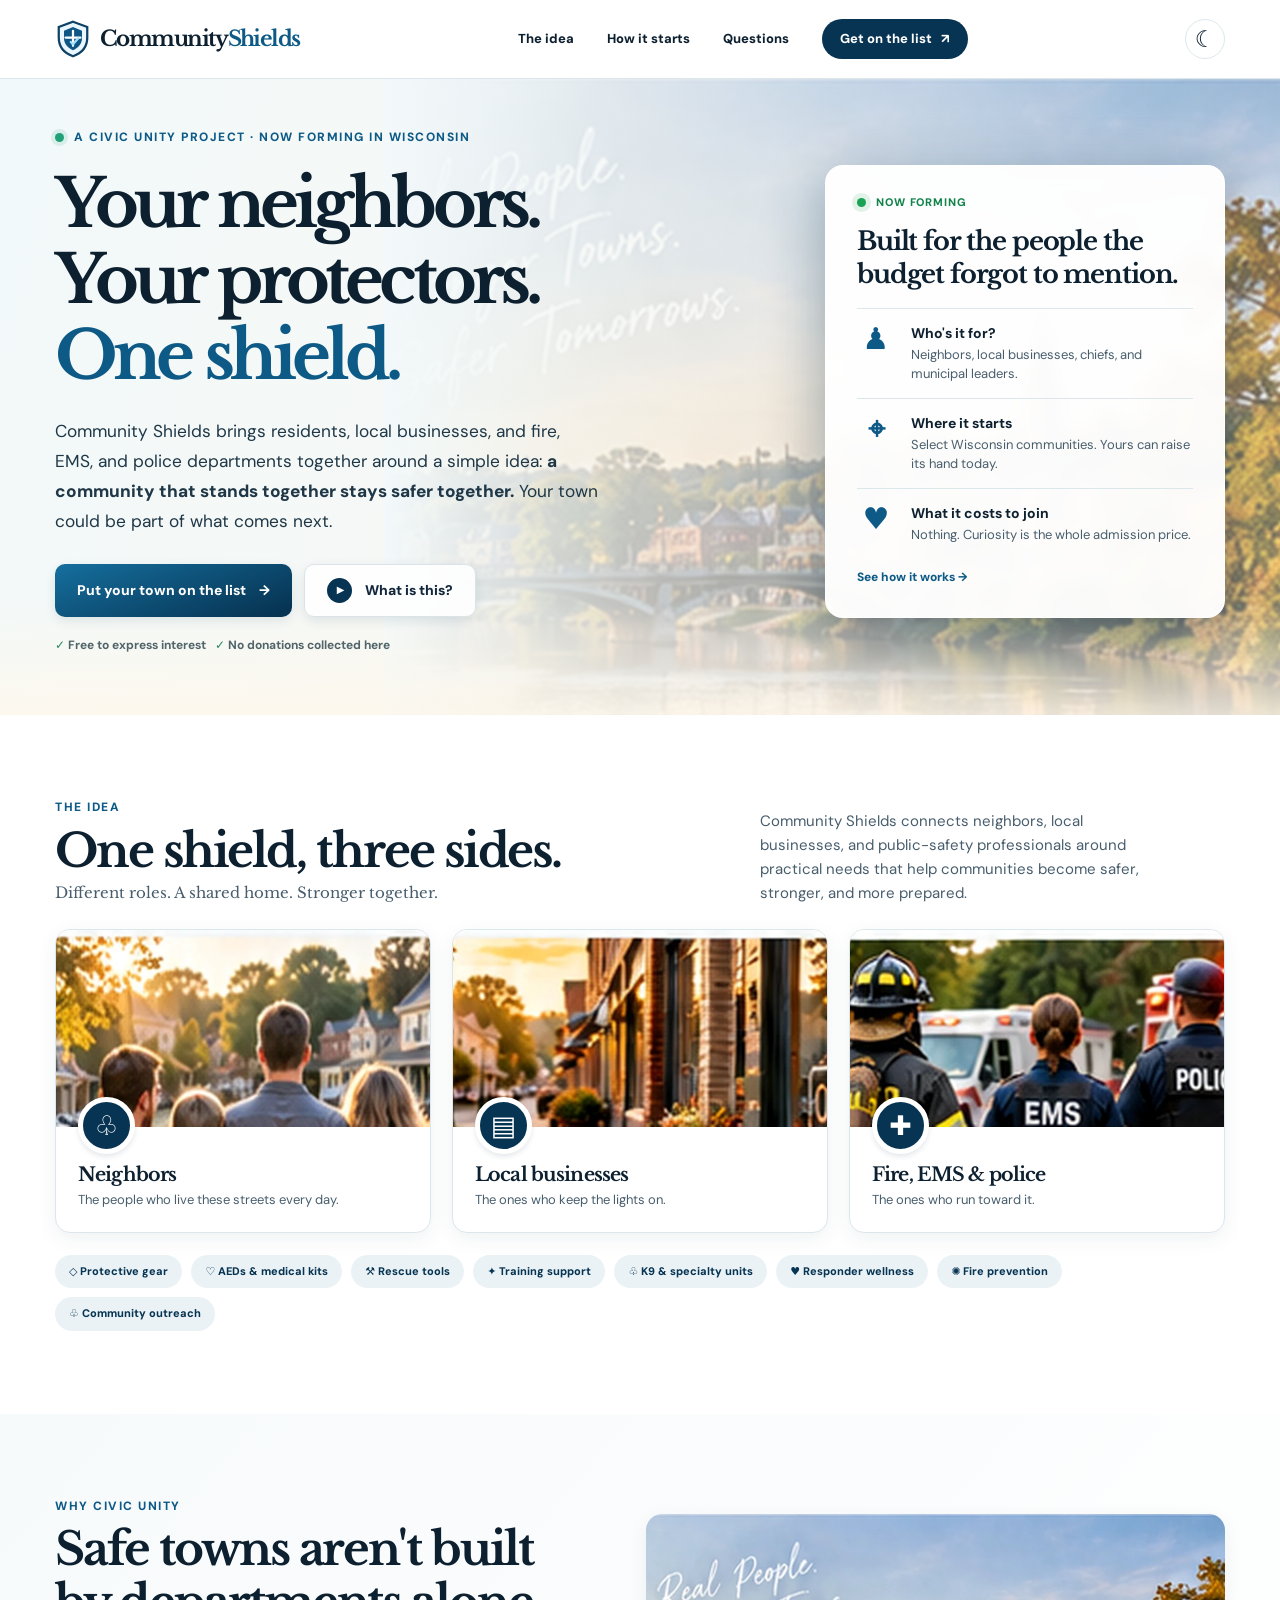
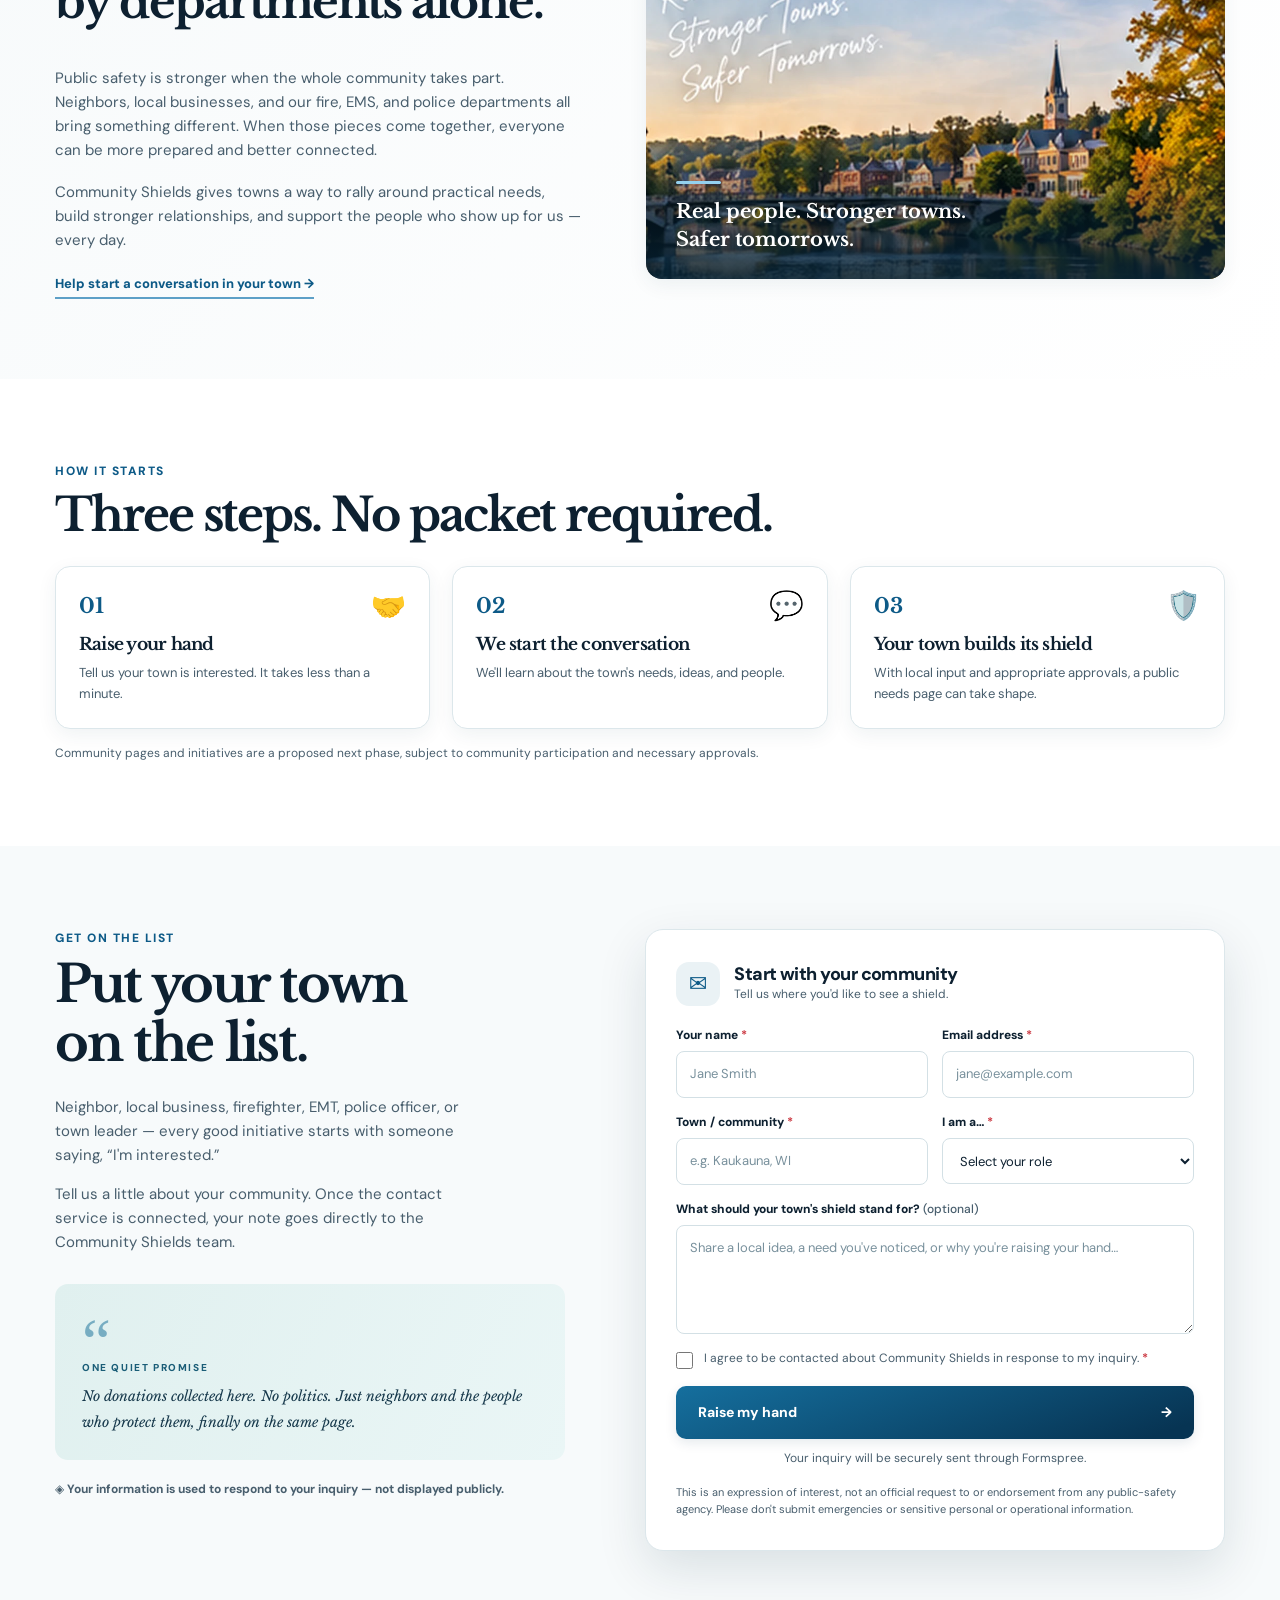
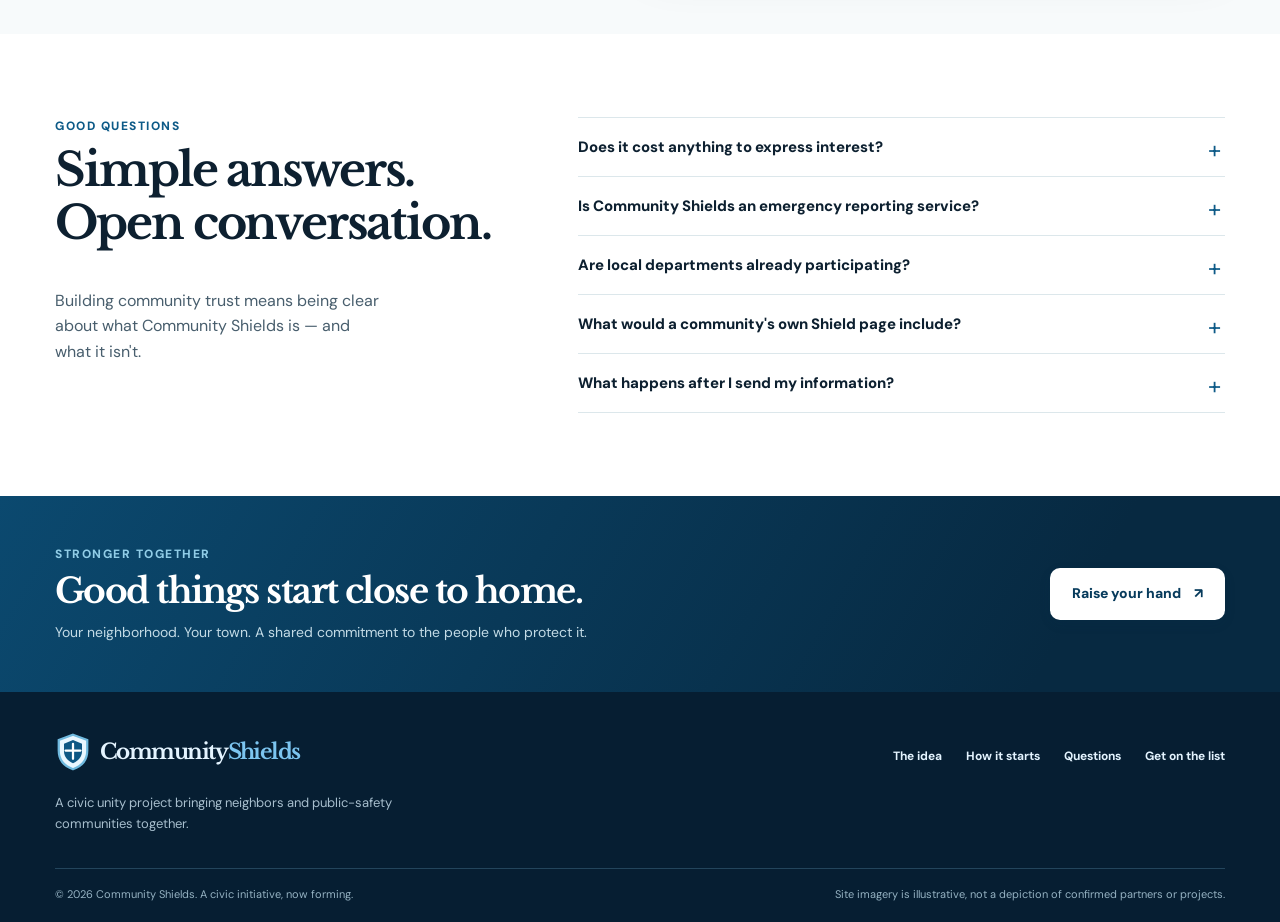
==== index.html @ 9333af9e "Community Shields launch site - Formspree wired (Community interest form)" ====
<!doctype html>
<html lang="en" data-theme="light">
<head>
  <meta charset="utf-8">
  <meta name="viewport" content="width=device-width,initial-scale=1">
  <meta name="theme-color" content="#123651">
  <meta name="description" content="Community Shields brings neighbors, local businesses, and fire, EMS and police leaders together to support practical public-safety needs. Help bring a Community Shield to your Wisconsin town.">
  <meta property="og:title" content="Community Shields | Stronger towns. Safer tomorrows.">
  <meta property="og:description" content="Your neighbors. Your protectors. One shield. Now forming in Wisconsin.">
  <meta property="og:type" content="website">
  <meta property="og:image" content="./assets/river-town.webp">
  <title>Community Shields | Your neighbors. Your protectors. One shield.</title>
  <link rel="icon" href="./favicon.svg" type="image/svg+xml">
  <link rel="preconnect" href="https://fonts.googleapis.com">
  <link rel="preconnect" href="https://fonts.gstatic.com" crossorigin>
  <link href="https://fonts.googleapis.com/css2?family=DM+Sans:wght@400;500;600;700;800&family=Libre+Baskerville:wght@400;700&display=swap" rel="stylesheet">
  <link rel="stylesheet" href="./styles.css">
</head>
<body>
<a class="skip" href="#main">Skip to content</a>
<header class="site-header">
  <div class="container nav-row">
    <a class="brand" href="#top" aria-label="Community Shields home">
      <svg class="logo" viewBox="0 0 48 52" aria-hidden="true"><path d="M24 3 43 10v14c0 12.5-7.6 21-19 25C12.6 45 5 36.5 5 24V10L24 3Z" fill="#eaf7ff" stroke="#0f4266" stroke-width="3"/><path d="M24 10 36 15v10c0 7-4.5 12.6-12 16-7.5-3.4-12-9-12-16V15l12-5Z" fill="#0e5784"/><path d="M24 15v20M14 24h20" stroke="#fff" stroke-width="3" stroke-linecap="round"/><path d="m21 30 3 3 7-8" fill="none" stroke="#a3e1ff" stroke-width="3" stroke-linecap="round" stroke-linejoin="round"/></svg>
      <span>Community<span class="brand-accent">Shields</span></span>
    </a>
    <nav id="primary-nav" class="nav-links" aria-label="Main navigation">
      <a href="#idea">The idea</a><a href="#start">How it starts</a><a href="#questions">Questions</a><a href="#list" class="nav-cta">Get on the list <span aria-hidden="true">↗</span></a>
    </nav>
    <div class="header-actions">
      <button class="theme-btn" id="theme-toggle" type="button" aria-label="Switch to dark theme" aria-pressed="false"><span id="theme-icon" aria-hidden="true">☾</span></button>
      <button class="menu-btn" id="menu-toggle" type="button" aria-label="Open navigation" aria-controls="primary-nav" aria-expanded="false"><span></span><span></span><span></span></button>
    </div>
  </div>
</header>
<main id="main">
<section id="top" class="hero">
  <div class="hero-hills" aria-hidden="true"></div>
  <div class="container hero-layout">
    <div class="hero-copy">
      <div class="eyebrow"><span class="eyebrow-dot"></span>A civic unity project · Now forming in Wisconsin</div>
      <h1>Your neighbors.<br>Your protectors.<br><em>One shield.</em></h1>
      <p>Community Shields brings residents, local businesses, and fire, EMS, and police departments together around a simple idea: <strong>a community that stands together stays safer together.</strong> Your town could be part of what comes next.</p>
      <div class="hero-buttons"><a href="#list" class="button primary">Put your town on the list <span aria-hidden="true">→</span></a><a href="#idea" class="button secondary"><span class="play" aria-hidden="true">▶</span> What is this?</a></div>
      <p class="micro-trust"><span aria-hidden="true">✓</span> Free to express interest &nbsp; <span aria-hidden="true">✓</span> No donations collected here</p>
    </div>
    <aside class="signal-card" aria-label="Project status">
      <div class="status"><span class="pulse"></span> Now forming</div>
      <h2>Built for the people the budget forgot to mention.</h2>
      <div class="signal-item"><span class="signal-ico" aria-hidden="true">♟</span><div><strong>Who's it for?</strong><p>Neighbors, local businesses, chiefs, and municipal leaders.</p></div></div>
      <div class="signal-item"><span class="signal-ico" aria-hidden="true">⌖</span><div><strong>Where it starts</strong><p>Select Wisconsin communities. Yours can raise its hand today.</p></div></div>
      <div class="signal-item"><span class="signal-ico" aria-hidden="true">♥</span><div><strong>What it costs to join</strong><p>Nothing. Curiosity is the whole admission price.</p></div></div>
      <a href="#start" class="signal-link">See how it works <span aria-hidden="true">→</span></a>
    </aside>
  </div>
</section>
<section id="idea" class="section ideas">
  <div class="container">
    <div class="intro-row"><div><p class="kicker">The idea</p><h2>One shield, three sides.</h2><p class="subheading">Different roles. A shared home. Stronger together.</p></div><p class="intro-summary">Community Shields connects neighbors, local businesses, and public-safety professionals around practical needs that help communities become safer, stronger, and more prepared.</p></div>
    <div class="feature-grid">
      <article class="feature-card"><img loading="lazy" src="./assets/neighbors.webp" width="900" height="280" alt="Illustrative neighborhood scene with community members"/><div class="feature-inner"><span class="feature-icon" aria-hidden="true">♧</span><h3>Neighbors</h3><p>The people who live these streets every day.</p></div></article>
      <article class="feature-card"><img loading="lazy" src="./assets/business.webp" width="720" height="296" alt="Illustrative small-town local storefront"/><div class="feature-inner"><span class="feature-icon" aria-hidden="true">▤</span><h3>Local businesses</h3><p>The ones who keep the lights on.</p></div></article>
      <article class="feature-card"><img loading="lazy" src="./assets/responders.webp" width="720" height="296" alt="Illustration of firefighters, EMS and police first responders"/><div class="feature-inner"><span class="feature-icon" aria-hidden="true">✚</span><h3>Fire, EMS &amp; police</h3><p>The ones who run toward it.</p></div></article>
    </div>
    <div class="support-pills" aria-label="Examples of potential community support"><span>◇ Protective gear</span><span>♡ AEDs &amp; medical kits</span><span>⚒ Rescue tools</span><span>✦ Training support</span><span>♧ K9 &amp; specialty units</span><span>♥ Responder wellness</span><span>✺ Fire prevention</span><span>♧ Community outreach</span></div>
  </div>
</section>
<section class="section story">
  <div class="container story-grid"><div class="story-copy"><p class="kicker">Why civic unity</p><h2>Safe towns aren't built by departments alone.</h2><p>Public safety is stronger when the whole community takes part. Neighbors, local businesses, and our fire, EMS, and police departments all bring something different. When those pieces come together, everyone can be more prepared and better connected.</p><p>Community Shields gives towns a way to rally around practical needs, build stronger relationships, and support the people who show up for us — every day.</p><a class="underlink" href="#list">Help start a conversation in your town <span aria-hidden="true">→</span></a></div><div class="story-photo"><img loading="lazy" src="./assets/river-town.webp" width="1250" height="690" alt="Illustrative riverfront town and bridge at sunset; not a photograph of a specific community"/><div class="photo-caption"><span class="little-line"></span>Real people. Stronger towns.<br>Safer tomorrows.</div></div></div>
</section>
<section id="start" class="section process"><div class="container"><p class="kicker">How it starts</p><h2>Three steps. No packet required.</h2><div class="steps">
  <article class="step"><div class="step-top"><span class="step-num">01</span><span class="step-emoji" aria-hidden="true">🤝</span></div><h3>Raise your hand</h3><p>Tell us your town is interested. It takes less than a minute.</p></article>
  <article class="step"><div class="step-top"><span class="step-num">02</span><span class="step-emoji" aria-hidden="true">💬</span></div><h3>We start the conversation</h3><p>We'll learn about the town's needs, ideas, and people.</p></article>
  <article class="step"><div class="step-top"><span class="step-num">03</span><span class="step-emoji" aria-hidden="true">🛡️</span></div><h3>Your town builds its shield</h3><p>With local input and appropriate approvals, a public needs page can take shape.</p></article>
</div><p class="process-note">Community pages and initiatives are a proposed next phase, subject to community participation and necessary approvals.</p></div></section>
<section id="list" class="section join"><div class="container join-grid"><div class="join-copy"><p class="kicker">Get on the list</p><h2>Put your town<br>on the list.</h2><p>Neighbor, local business, firefighter, EMT, police officer, or town leader — every good initiative starts with someone saying, “I'm interested.”</p><p>Tell us a little about your community. Once the contact service is connected, your note goes directly to the Community Shields team.</p><blockquote><span class="quote-mark">“</span><span class="quote-eyebrow">One quiet promise</span><p>No donations collected here. No politics. Just neighbors and the people who protect them, finally on the same page.</p></blockquote><div class="contact-trust"><span aria-hidden="true">◈</span> Your information is used to respond to your inquiry — not displayed publicly.</div></div>
  <div class="form-card">
    <div class="form-topline"><span class="form-ring">✉</span><div><h3>Start with your community</h3><p>Tell us where you'd like to see a shield.</p></div></div>
    <!-- FORM CONFIGURATION: Replace mppqygnw with the ID from your Formspree form's endpoint (e.g. abcdefgh). -->
    <form id="interest-form" action="https://formspree.io/f/mppqygnw" method="POST" novalidate>
      <input type="hidden" name="_subject" value="New Community Shields interest inquiry">
      <div class="trap" aria-hidden="true"><label for="website">Leave this field blank</label><input id="website" name="_gotcha" type="text" autocomplete="off" tabindex="-1"></div>
      <div class="fields-two"><div class="field"><label for="name">Your name <span aria-hidden="true">*</span></label><input id="name" name="name" type="text" autocomplete="name" placeholder="Jane Smith" minlength="2" maxlength="120" required></div><div class="field"><label for="email">Email address <span aria-hidden="true">*</span></label><input id="email" name="email" type="email" autocomplete="email" placeholder="jane@example.com" maxlength="254" required></div></div>
      <div class="fields-two"><div class="field"><label for="town">Town / community <span aria-hidden="true">*</span></label><input id="town" name="town" type="text" autocomplete="address-level2" placeholder="e.g. Kaukauna, WI" maxlength="120" required></div><div class="field"><label for="role">I am a… <span aria-hidden="true">*</span></label><select id="role" name="role" required><option value="">Select your role</option><option>Neighbor / resident</option><option>Local business owner</option><option>Fire / EMS / police representative</option><option>Municipal / county leader</option><option>Nonprofit / civic organization</option><option>Just interested</option></select></div></div>
      <div class="field"><label for="message">What should your town's shield stand for? <span class="optional">(optional)</span></label><textarea id="message" name="message" rows="4" maxlength="2500" placeholder="Share a local idea, a need you've noticed, or why you're raising your hand…"></textarea></div>
      <label class="consent"><input type="checkbox" name="permission_to_contact" value="yes" required><span>I agree to be contacted about Community Shields in response to my inquiry. <b aria-hidden="true">*</b></span></label>
      <button class="button primary submit" id="submit-button" type="submit"><span id="submit-label">Raise my hand</span><span aria-hidden="true" id="submit-arrow">→</span></button>
      <p id="form-mode" class="form-mode"></p>
      <div class="form-feedback" id="form-feedback" role="status" aria-live="polite" hidden></div>
      <div id="draft-panel" class="draft-panel" hidden><strong>Message preview</strong><p>Copy this draft for your records. Formspree must be connected to deliver inquiries from the website.</p><textarea id="draft-text" rows="9" readonly aria-label="Generated inquiry draft"></textarea><button type="button" class="copy-btn" id="copy-draft">Copy draft</button></div>
      <p class="fineprint">This is an expression of interest, not an official request to or endorsement from any public-safety agency. Please don't submit emergencies or sensitive personal or operational information.</p>
    </form>
  </div>
</div></section>
<section id="questions" class="section faq"><div class="container faq-grid"><div><p class="kicker">Good questions</p><h2>Simple answers.<br>Open conversation.</h2><p class="faq-lede">Building community trust means being clear about what Community Shields is — and what it isn't.</p></div><div class="faqs"><details><summary>Does it cost anything to express interest?</summary><p>No. Joining this interest list is free, and this website does not accept donations or payments.</p></details><details><summary>Is Community Shields an emergency reporting service?</summary><p>No. This site is for civic collaboration and potential public-safety support projects. For emergencies, call 911 or your local emergency number.</p></details><details><summary>Are local departments already participating?</summary><p>Community Shields is forming. Interest submissions are not proof of any department's approval, affiliation, funding, or partnership. Collaborations would be confirmed directly with participating organizations.</p></details><details><summary>What would a community's own Shield page include?</summary><p>A future page could highlight locally verified needs, approved initiatives, community partners, and updates on progress. Specific features and publication would depend on local input and permissions.</p></details><details><summary>What happens after I send my information?</summary><p>Once the contact form is connected, your message is delivered to the project team's Formspree inbox for review. There is no automatic enrollment or obligation.</p></details></div></div></section>
<section class="closer"><div class="container closer-inner"><div><p class="kicker">Stronger together</p><h2>Good things start close to home.</h2><p>Your neighborhood. Your town. A shared commitment to the people who protect it.</p></div><a href="#list" class="button light">Raise your hand <span aria-hidden="true">↗</span></a></div></section>
</main>
<footer class="footer"><div class="container footer-main"><div><a href="#top" class="brand footer-brand" aria-label="Community Shields home"><svg class="logo" viewBox="0 0 48 52" aria-hidden="true"><path d="M24 3 43 10v14c0 12.5-7.6 21-19 25C12.6 45 5 36.5 5 24V10L24 3Z" fill="#eaf7ff" stroke="#70badf" stroke-width="3"/><path d="M24 10 36 15v10c0 7-4.5 12.6-12 16-7.5-3.4-12-9-12-16V15l12-5Z" fill="#0e5784"/><path d="M24 15v20M14 24h20" stroke="#fff" stroke-width="3" stroke-linecap="round"/></svg><span>Community<span class="brand-accent">Shields</span></span></a><p>A civic unity project bringing neighbors and public-safety communities together.</p></div><div class="footer-menu"><a href="#idea">The idea</a><a href="#start">How it starts</a><a href="#questions">Questions</a><a href="#list">Get on the list</a></div></div><div class="container footer-base"><p>© <span id="year"></span> Community Shields. A civic initiative, now forming.</p><p>Site imagery is illustrative, not a depiction of confirmed partners or projects.</p></div></footer>
<script src="./script.js" defer></script>
</body></html>
---- styles.css ----
:root{color-scheme:light;--paper:#fff;--bg:#f7fafb;--ink:#0d2030;--muted:#485e6d;--navy:#073453;--navy2:#0d5a87;--blue:#126c99;--line:#dce7eb;--chip:#eaf2f5;--card:#fff;--shadow:0 18px 50px rgba(6,40,59,.12);--shadowsoft:0 6px 20px rgba(15,55,79,.065);--radius:16px;--font:'DM Sans',system-ui,-apple-system,BlinkMacSystemFont,'Segoe UI',sans-serif;--display:'Libre Baskerville',Georgia,serif}
*,*::before,*::after{box-sizing:border-box}html{scroll-behavior:smooth;scroll-padding-top:95px}body{margin:0;background:var(--paper);color:var(--ink);font-family:var(--font);font-size:16px;line-height:1.6;-webkit-font-smoothing:antialiased}button,input,select,textarea{font:inherit}button{cursor:pointer}a{color:inherit;text-decoration:none}img{max-width:100%;display:block}p,h1,h2,h3{margin-top:0}h1,h2,h3{line-height:1.16;letter-spacing:-.045em}h1,h2{font-family:var(--display);font-weight:700}h2{font-size:clamp(2.05rem,3.6vw,3.2rem)}h3{font-weight:800}.container{width:min(1170px,calc(100% - 72px));margin-inline:auto}.skip{position:absolute;top:-60px;left:1rem;z-index:1000;background:#fff;color:#042f4b;padding:.65rem 1rem;border-radius:10px}.skip:focus{top:1rem}:focus-visible{outline:3px solid #3faff0;outline-offset:4px}.section{padding:83px 0}.site-header{height:78px;position:sticky;top:0;z-index:100;background:color-mix(in srgb,var(--paper) 92%,transparent);box-shadow:0 1px 0 var(--line);backdrop-filter:blur(16px)}.nav-row{height:100%;display:flex;align-items:center;justify-content:space-between;gap:24px}.brand{display:inline-flex;align-items:center;gap:9px;white-space:nowrap;font-family:var(--display);font-size:clamp(1.05rem,1.8vw,1.34rem);font-weight:700;letter-spacing:-.07em}.logo{width:36px;height:40px;flex:none}.brand-accent{color:var(--navy2)}.nav-links{display:flex;gap:33px;align-items:center;font-weight:800;font-size:13px}.nav-links>a:not(.nav-cta):hover,.footer-menu a:hover{color:var(--blue)}.nav-cta{background:var(--navy);border-radius:100px;color:#fff;padding:10px 18px}.nav-cta:hover{background:var(--navy2)}.nav-cta span{padding-left:6px}.header-actions{display:flex;align-items:center;gap:10px}.theme-btn,.menu-btn{border:1px solid var(--line);background:var(--card);color:var(--ink);width:40px;height:40px;display:grid;place-items:center;border-radius:100px}.theme-btn{font-size:23px;line-height:1}.menu-btn{display:none}.menu-btn span{width:17px;height:2px;background:var(--ink);border-radius:4px;margin:-6px 0}.hero{position:relative;overflow:hidden;background:linear-gradient(106deg,#f2f9fa 1%,#f6f8f5 42%,#f5e8d5 100%);isolation:isolate}.hero-hills{position:absolute;inset:0 0 0 30%;z-index:-2;background-image:linear-gradient(90deg,#f2f9fa 0%,rgba(246,248,245,.65) 30%,rgba(242,249,250,.17) 83%),linear-gradient(0deg,rgba(245,232,213,.35),rgba(255,255,255,.09)),url('./assets/river-town.webp');background-size:cover;background-position:center 46%;filter:saturate(.9)}.hero:after{content:"";position:absolute;inset:auto 0 0;height:115px;background:linear-gradient(0deg,rgba(255,248,236,.8),transparent);z-index:-1}.hero-layout{min-height:595px;display:grid;grid-template-columns:minmax(0,1.05fr) minmax(320px,.77fr);gap:52px;align-items:center;padding:50px 0 60px}.hero-copy{max-width:650px}.eyebrow,.kicker{text-transform:uppercase;font-weight:800;letter-spacing:.125em;color:var(--navy2);font-size:12px;line-height:1.5}.eyebrow{display:flex;align-items:center;gap:10px;margin-bottom:20px}.eyebrow-dot{width:9px;height:9px;border-radius:50%;background:#20a178;box-shadow:0 0 0 4px #20a17820}.hero h1{font-size:clamp(2.7rem,5.2vw,5.3rem);line-height:1.14;margin-bottom:22px;letter-spacing:-.073em;white-space:nowrap}.hero h1 em{color:var(--navy2);font-style:normal}.hero-copy>p:not(.micro-trust){font-size:clamp(1rem,1.35vw,1.15rem);line-height:1.75;max-width:545px;color:#1f3747}.hero-copy strong{font-weight:800}.hero-buttons{display:flex;flex-wrap:wrap;gap:12px;margin-top:27px}.button{display:inline-flex;align-items:center;justify-content:center;gap:13px;min-height:52px;border:0;border-radius:10px;padding:13px 22px;line-height:1.2;font-size:14px;font-weight:800;transition:transform .18s,background .18s,box-shadow .18s;box-shadow:0 4px 12px #0d34521a}.button:hover{transform:translateY(-2px)}.primary{background:linear-gradient(160deg,#156f9e,#073453 93%);color:white}.primary:hover{background:linear-gradient(140deg,#1c80af,#0b4166)}.secondary{background:rgba(255,255,255,.9);border:1px solid #dbe3e9;color:#12273c}.play{display:inline-grid;place-items:center;border-radius:50%;width:25px;height:25px;background:var(--navy);color:white;font-size:10px;padding-left:2px}.micro-trust{font-size:12px!important;font-weight:700;color:#50646a!important;margin:19px 0 0}.micro-trust span{color:#268566}.signal-card{background:color-mix(in srgb,var(--card) 96%,transparent);border:1px solid rgba(255,255,255,.7);box-shadow:0 18px 60px #092d4260;border-radius:18px;padding:28px 31px;max-width:400px;justify-self:end;backdrop-filter:blur(8px)}.status{color:#11834a;text-transform:uppercase;font-weight:800;font-size:11px;letter-spacing:.08em;display:flex;gap:10px;align-items:center}.pulse{background:#1aa255;box-shadow:0 0 0 5px #1ca25520;width:9px;height:9px;border-radius:50%}.signal-card h2{font-size:clamp(1.32rem,2vw,1.75rem);letter-spacing:-.045em;line-height:1.27;margin:14px 0 18px}.signal-item{display:flex;gap:16px;align-items:flex-start;padding:15px 0;border-top:1px solid var(--line)}.signal-ico{width:38px;flex:none;color:var(--navy2);font-size:30px;font-weight:800;text-align:center;line-height:1}.signal-item strong{font-size:14px;display:block;line-height:1.35}.signal-item p{font-size:13px;line-height:1.42;color:var(--muted);margin:3px 0 0}.signal-link{font-size:12px;color:var(--navy2);font-weight:800;display:inline-block;margin-top:9px}.intro-row{display:grid;grid-template-columns:1fr .72fr;align-items:end;gap:60px;margin-bottom:24px}.kicker{margin-bottom:8px}.intro-row h2{margin-bottom:3px}.subheading{font-family:var(--display);color:var(--muted);margin:4px 0 0;font-size:15px}.intro-summary{font-size:15px;color:var(--muted);max-width:410px;margin:0}.feature-grid{display:grid;grid-template-columns:repeat(3,minmax(0,1fr));gap:21px}.feature-card{border-radius:15px;background:var(--card);border:1px solid var(--line);overflow:hidden;box-shadow:var(--shadowsoft);transition:transform .2s,box-shadow .2s}.feature-card:hover{transform:translateY(-3px);box-shadow:var(--shadow)}.feature-card img{width:100%;height:197px;object-fit:cover;object-position:center}.feature-inner{padding:0 22px 22px;position:relative}.feature-icon{display:grid;place-items:center;width:57px;height:57px;border:5px solid var(--card);background:var(--navy);color:#fff;border-radius:50%;font-size:27px;font-weight:800;margin-top:-30px;position:relative;box-shadow:0 3px 5px #092c481a}.feature-inner h3{font-family:var(--display);font-size:1.19rem;margin:10px 0 4px}.feature-inner p{color:var(--muted);font-size:13px;line-height:1.5;margin:0}.support-pills{display:flex;flex-wrap:wrap;gap:9px;margin-top:22px}.support-pills span{display:inline-flex;align-items:center;background:var(--chip);color:var(--navy);border-radius:99px;padding:8px 14px;font-size:11px;font-weight:800}.story{background:linear-gradient(130deg,var(--bg),var(--paper))}.story-grid{display:grid;grid-template-columns:1fr 1.1fr;gap:65px;align-items:center}.story-copy h2{font-size:clamp(2.2rem,3.55vw,3.55rem)}.story-copy>p:not(.kicker){color:var(--muted);font-size:15px;margin-bottom:18px}.underlink{font-weight:800;font-size:13px;color:var(--navy2);border-bottom:2px solid #5da0c7;padding-bottom:5px}.story-photo{border-radius:16px;overflow:hidden;position:relative;box-shadow:var(--shadowsoft);height:365px}.story-photo img{width:100%;height:100%;object-fit:cover;object-position:center}.photo-caption{position:absolute;bottom:0;left:0;right:0;padding:36px 30px 26px;background:linear-gradient(0deg,rgba(7,36,54,.87),transparent);font-family:var(--display);font-size:1.22rem;font-weight:700;color:#fff;line-height:1.4}.little-line{display:block;width:45px;height:3px;border-radius:3px;background:#94d1ef;margin-bottom:14px}.process .container>h2{margin-bottom:25px}.steps{display:grid;grid-template-columns:repeat(3,minmax(0,1fr));gap:22px}.step{border:1px solid var(--line);border-radius:15px;background:var(--card);padding:23px;box-shadow:var(--shadowsoft)}.step-top{display:flex;align-items:center;justify-content:space-between;margin-bottom:12px}.step-num{font-family:var(--display);font-size:1.3rem;color:var(--navy2);font-weight:700}.step-emoji{font-size:28px;line-height:1.1}.step h3{font-family:var(--display);font-size:1.07rem;margin-bottom:8px}.step p{font-size:13px;line-height:1.6;margin:0;color:var(--muted)}.process-note{font-size:12px;color:var(--muted);margin:15px 0 0}.join{background:var(--bg)}.join-grid{display:grid;grid-template-columns:.88fr 1fr;gap:80px;align-items:start}.join-copy h2{font-size:clamp(2.6rem,4vw,4rem);margin-bottom:21px}.join-copy>p:not(.kicker){color:var(--muted);font-size:15px;max-width:415px}.join-copy blockquote{background:linear-gradient(115deg,#e0f0ef,#eaf6f6);color:#16384b;border-radius:13px;margin:30px 0 20px;padding:26px 27px 24px;position:relative}.quote-mark{font-family:Georgia,serif;line-height:1;font-size:65px;color:#77adc2;display:block;height:42px}.quote-eyebrow{display:block;text-transform:uppercase;letter-spacing:.16em;font-size:10px;font-weight:800;color:#1a5d77;margin:8px 0}.join-copy blockquote p{font-family:var(--display);font-size:14px;font-style:italic;line-height:1.85;margin:0}.contact-trust{font-size:12px;color:var(--muted);font-weight:700}.form-card{border:1px solid var(--line);box-shadow:var(--shadow);padding:32px 30px;background:var(--card);border-radius:18px}.form-topline{display:flex;gap:14px;margin-bottom:20px;align-items:center}.form-ring{display:grid;place-items:center;width:44px;height:44px;background:var(--chip);border-radius:13px;color:var(--navy2);font-size:22px}.form-topline h3{font-size:18px;margin:0;letter-spacing:-.03em}.form-topline p{color:var(--muted);font-size:12px;margin:0}.fields-two{display:grid;grid-template-columns:1fr 1fr;gap:14px}.field{margin-bottom:15px}.field label{display:block;font-size:12px;font-weight:800;margin-bottom:6px;color:var(--ink)}.field label span:not(.optional){color:#cc3c45}.field label .optional{font-weight:500;color:var(--muted)}.field input,.field textarea,.field select{width:100%;display:block;border:1px solid #d3e0e5;background:var(--paper);color:var(--ink);border-radius:8px;padding:12px 13px;outline:0;transition:border-color .15s,box-shadow .15s;font-size:13px;min-height:46px}.field textarea{resize:vertical;min-height:106px}.field input:focus,.field textarea:focus,.field select:focus{border-color:#1574a0;box-shadow:0 0 0 3px rgba(21,116,160,.13)}.field input::placeholder,.field textarea::placeholder{color:#78909c}.field input[aria-invalid=true],.field select[aria-invalid=true],.field textarea[aria-invalid=true]{border-color:#b92e38;box-shadow:0 0 0 3px #b92e3820}.consent{display:flex;align-items:flex-start;gap:11px;font-size:12px;line-height:1.5;color:var(--muted);cursor:pointer;margin:0 0 17px}.consent input{margin:3px 0 0;width:17px;height:17px;accent-color:var(--navy2);flex:none}.consent b{color:#cc3c45}.submit{width:100%;min-height:53px;justify-content:space-between}.submit:disabled{opacity:.66;cursor:wait;transform:none}.form-mode{font-size:12px;color:var(--muted);text-align:center;margin:10px 0 0}.form-mode.is-preview{color:#966514;font-weight:700}.form-feedback{padding:12px 14px;border-radius:9px;font-size:13px;margin-top:14px;font-weight:700}.form-feedback.error{color:#8d2731;background:#fff0f0;border:1px solid #f1caca}.form-feedback.success{color:#13673d;background:#eaf9f0;border:1px solid #b1dfc3}.form-feedback.info{color:#775417;background:#fff9e6;border:1px solid #ead79c}.draft-panel{border:1px solid var(--line);background:var(--bg);padding:15px;border-radius:10px;margin-top:12px}.draft-panel strong{font-size:14px}.draft-panel p{font-size:12px;color:var(--muted)}.draft-panel textarea{width:100%;background:var(--paper);color:var(--ink);border:1px solid var(--line);padding:10px;border-radius:7px;resize:vertical;font-size:12px;min-height:150px}.copy-btn{background:var(--navy);border:0;color:#fff;border-radius:8px;padding:9px 14px;font-size:13px;font-weight:800;margin-top:8px}.fineprint{color:var(--muted);font-size:11px;line-height:1.55;margin:15px 0 0}.trap{position:absolute;left:-99999px;opacity:0;height:0;overflow:hidden}.faq-grid{display:grid;grid-template-columns:.7fr 1fr;gap:70px;align-items:start}.faq-lede{color:var(--muted);max-width:330px}.faqs details{border-bottom:1px solid var(--line);padding:17px 0}.faqs details:first-child{border-top:1px solid var(--line)}.faqs summary{cursor:pointer;font-weight:800;list-style:none;position:relative;padding-right:34px;font-size:15px}.faqs summary::-webkit-details-marker{display:none}.faqs summary:after{content:'+';position:absolute;right:4px;top:-4px;font-size:24px;font-weight:400;color:var(--navy2)}.faqs details[open] summary:after{content:'−'}.faqs details p{color:var(--muted);font-size:14px;line-height:1.7;margin:12px 22px 4px 0}.closer{background:linear-gradient(120deg,#0b496f,#072941 82%);color:white;padding:49px 0}.closer-inner{display:flex;align-items:center;justify-content:space-between;gap:20px}.closer h2{font-size:clamp(1.7rem,2.7vw,2.5rem);margin:4px 0 10px}.closer .kicker{color:#91cde7}.closer p:not(.kicker){margin:0;color:#c3dbe6;font-size:14px}.light{background:#fff;color:#073b5c;white-space:nowrap}.footer{background:#061e32;color:#e4f4ff;padding:40px 0 18px}.footer-main{display:flex;justify-content:space-between;gap:45px;align-items:start;padding-bottom:34px}.footer-brand .brand-accent{color:#7cc5f0}.footer-main>div>p{font-size:13px;color:#a7becd;max-width:380px;margin:13px 0 0}.footer-menu{display:flex;gap:24px;flex-wrap:wrap;font-size:12px;font-weight:700;padding-top:15px}.footer-base{border-top:1px solid #23455c;display:flex;justify-content:space-between;gap:24px;padding-top:17px;color:#95b2c2;font-size:11px}.footer-base p{margin:0}
[data-theme='dark']{color-scheme:dark;--paper:#0a1b2a;--bg:#0e2535;--ink:#e9f5fc;--muted:#b2c8d7;--navy:#146a93;--navy2:#83c9f0;--blue:#8bd5ff;--line:#2a4759;--chip:#1c3a4d;--card:#132c3e;--shadow:0 18px 50px rgba(0,0,0,.3);--shadowsoft:0 6px 20px rgba(0,0,0,.15)}[data-theme='dark'] .site-header{background:rgba(10,27,42,.92)}[data-theme='dark'] .hero{background:linear-gradient(120deg,#122b3a,#193e52 55%,#153444)}[data-theme='dark'] .hero-hills{opacity:.24;background-image:linear-gradient(90deg,#0e2535,transparent),url('./assets/river-town.webp')}[data-theme='dark'] .hero:after{background:linear-gradient(0deg,rgba(10,27,42,.65),transparent)}[data-theme='dark'] .hero-copy>p:not(.micro-trust){color:#dcebf4}[data-theme='dark'] .micro-trust{color:#b6c8d4!important}[data-theme='dark'] .signal-card{background:rgba(19,44,62,.95);border-color:#355467;box-shadow:0 18px 60px #020f1bc0}[data-theme='dark'] .nav-cta{color:#fff}[data-theme='dark'] .secondary{background:#14354b;border-color:#375a6a;color:#fff}[data-theme='dark'] .story{background:linear-gradient(120deg,#11293a,#0a1b2a)}[data-theme='dark'] .join-copy blockquote{background:#1c3c47;color:#eaf8ff}[data-theme='dark'] .quote-eyebrow{color:#8bd5f0}[data-theme='dark'] .field input,[data-theme='dark'] .field textarea,[data-theme='dark'] .field select{border-color:#335568}[data-theme='dark'] .closer{background:linear-gradient(120deg,#164b70,#06243d)}
@media(max-width:1000px){.hero-layout{gap:28px;grid-template-columns:1.15fr .8fr}.hero h1{font-size:clamp(2.5rem,5.1vw,4.2rem)}.signal-card{padding:22px}.story-grid,.join-grid{gap:36px}.section{padding:65px 0}.nav-links{gap:20px}}
@media(max-width:760px){.container{width:min(100% - 36px,540px)}.site-header{height:69px}.brand{font-size:1.12rem}.logo{width:31px;height:35px}.menu-btn{display:flex;flex-direction:column;align-items:center;justify-content:center}.nav-links{display:none;position:absolute;top:69px;left:0;right:0;background:var(--card);border-bottom:1px solid var(--line);padding:18px 20px 22px;box-shadow:var(--shadowsoft);flex-direction:column;align-items:stretch;gap:6px}.nav-links.open{display:flex}.nav-links a{padding:12px;border-radius:9px}.nav-cta{text-align:center}.hero-layout{grid-template-columns:1fr;gap:25px;padding:49px 0 52px;min-height:0}.hero-hills{inset:0;opacity:.35;background-position:center}.hero h1{font-size:clamp(2.53rem,8.3vw,4rem);white-space:normal}.hero-copy>p:not(.micro-trust){font-size:15px}.signal-card{justify-self:stretch;max-width:none}.signal-item{padding:10px 0}.intro-row,.story-grid,.join-grid,.faq-grid{grid-template-columns:1fr;gap:25px}.feature-grid{grid-template-columns:1fr;gap:17px}.feature-card img{height:195px}.feature-card{max-width:none}.feature-inner{padding-bottom:22px}.story-photo{height:260px}.steps{grid-template-columns:1fr;gap:13px}.step{padding:20px}.join-copy h2 br{display:none}.join-copy blockquote{margin:24px 0}.form-card{padding:23px 19px}.intro-summary{max-width:100%}.closer-inner,.footer-main,.footer-base{flex-direction:column;align-items:flex-start}.closer .light{margin-top:12px}.footer-menu{gap:14px 25px}.footer-base{gap:8px}.section{padding:53px 0}}
@media(max-width:420px){.container{width:calc(100% - 30px)}.brand{font-size:.98rem}.hero-buttons{flex-direction:column}.hero-buttons .button{width:100%}.fields-two{grid-template-columns:1fr;gap:0}.form-card{padding:20px 15px}.micro-trust{line-height:1.7}.support-pills span{font-size:10px}.eyebrow{font-size:10px}.hero h1{font-size:clamp(2.35rem,9.5vw,3rem)}}
@media(prefers-reduced-motion:reduce){html{scroll-behavior:auto}*,*::before,*::after{transition:none!important;animation:none!important}}
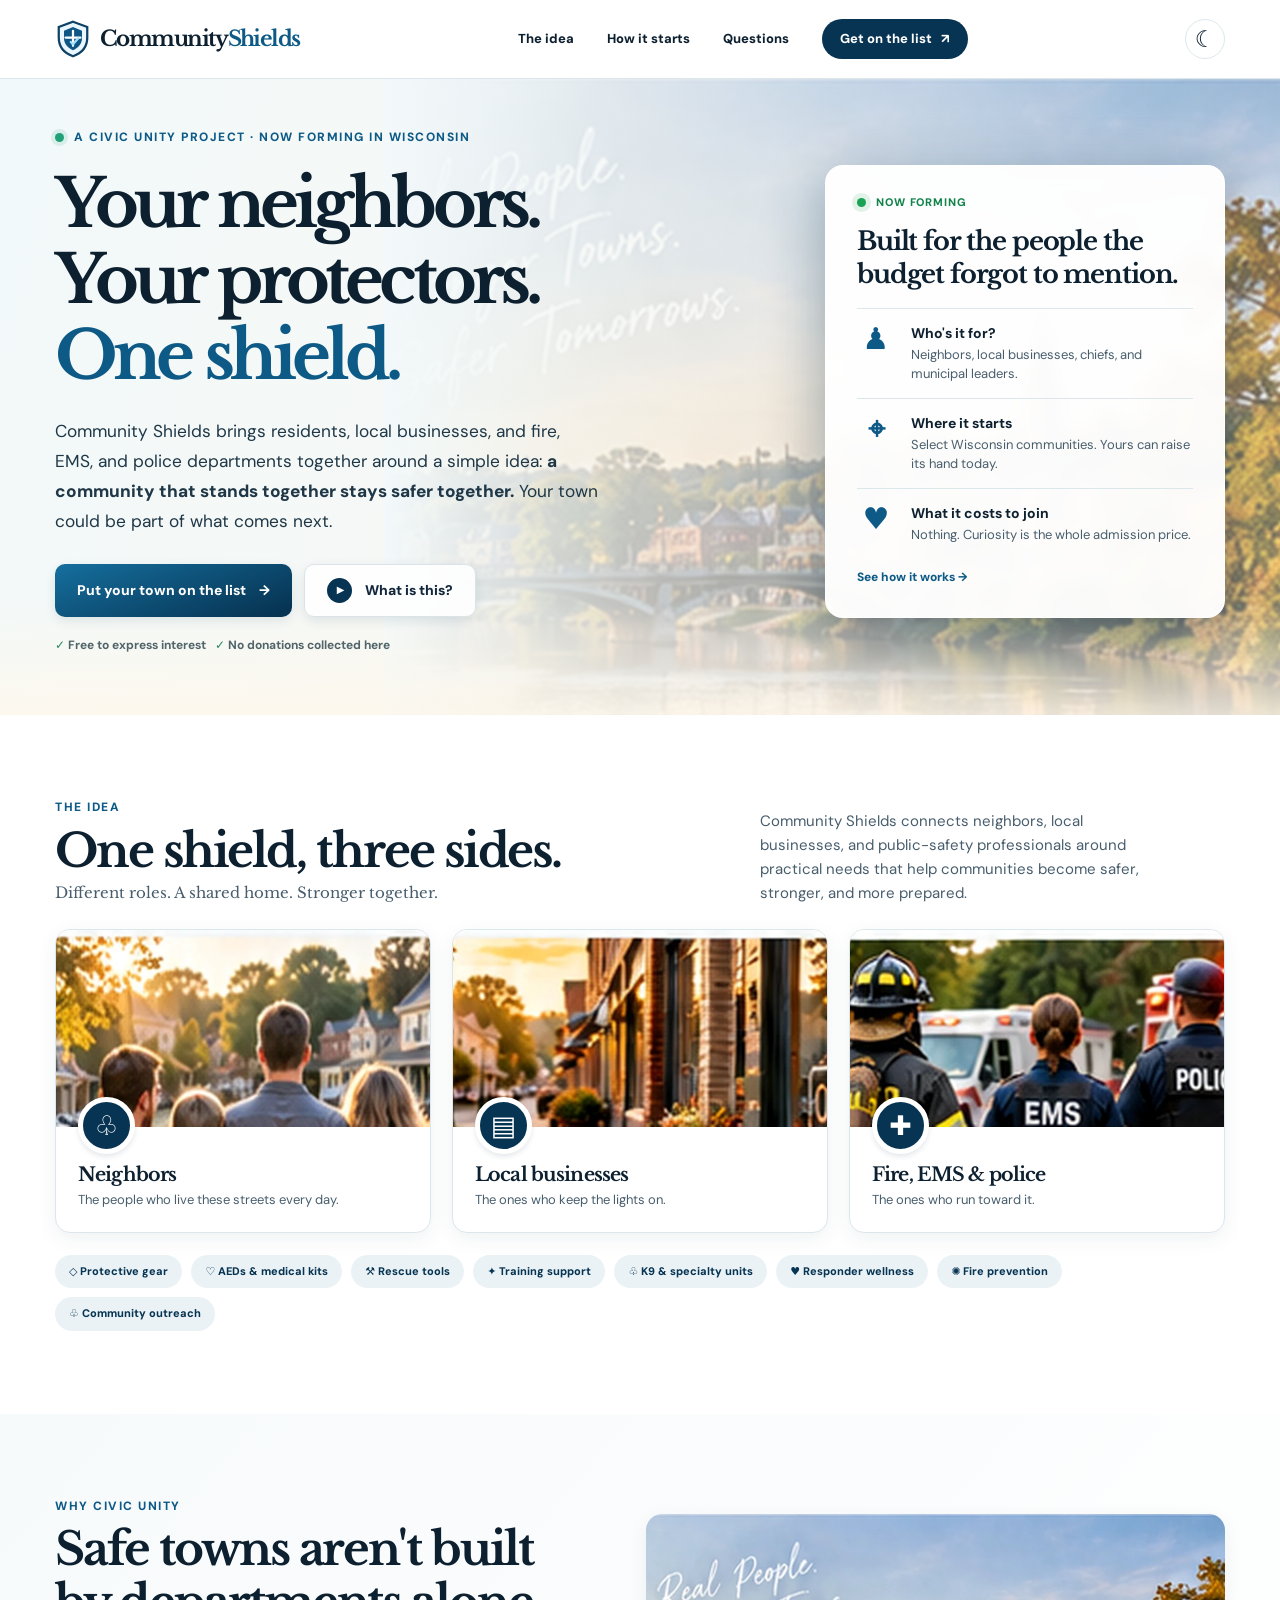
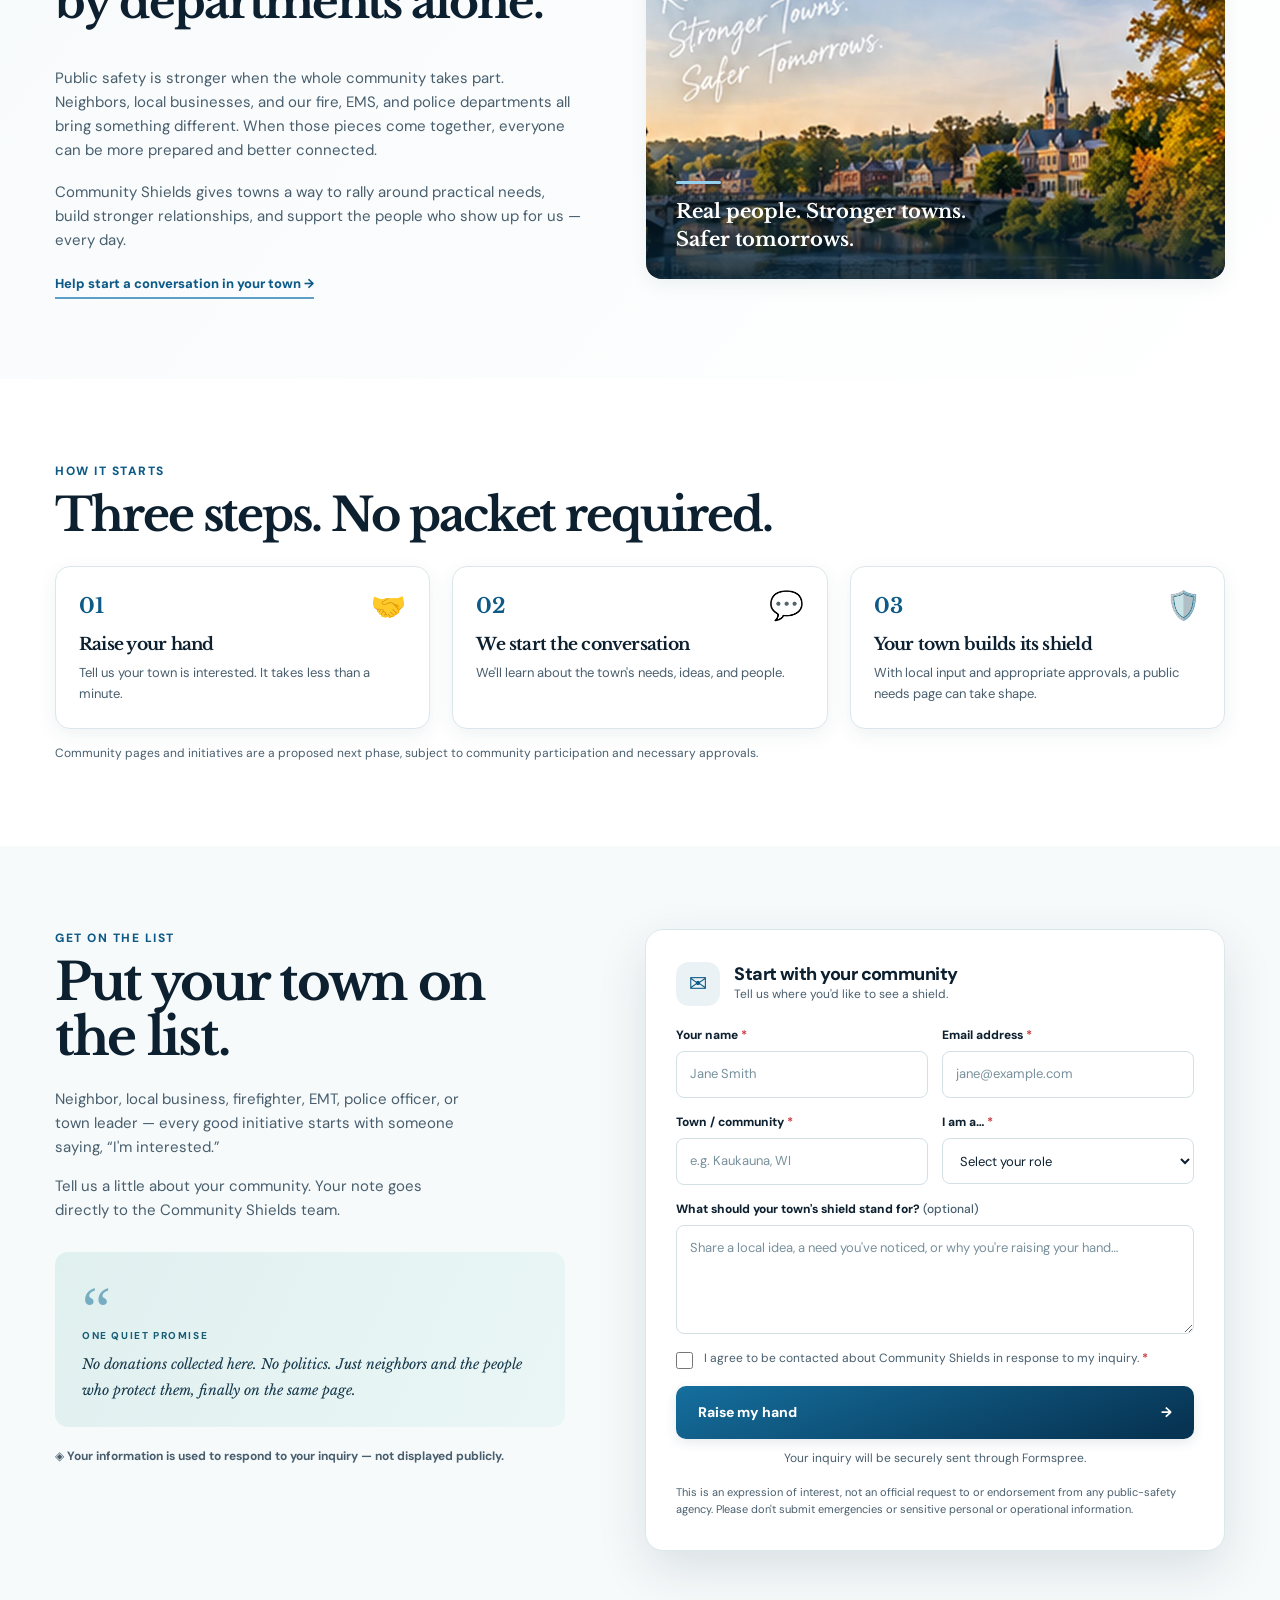
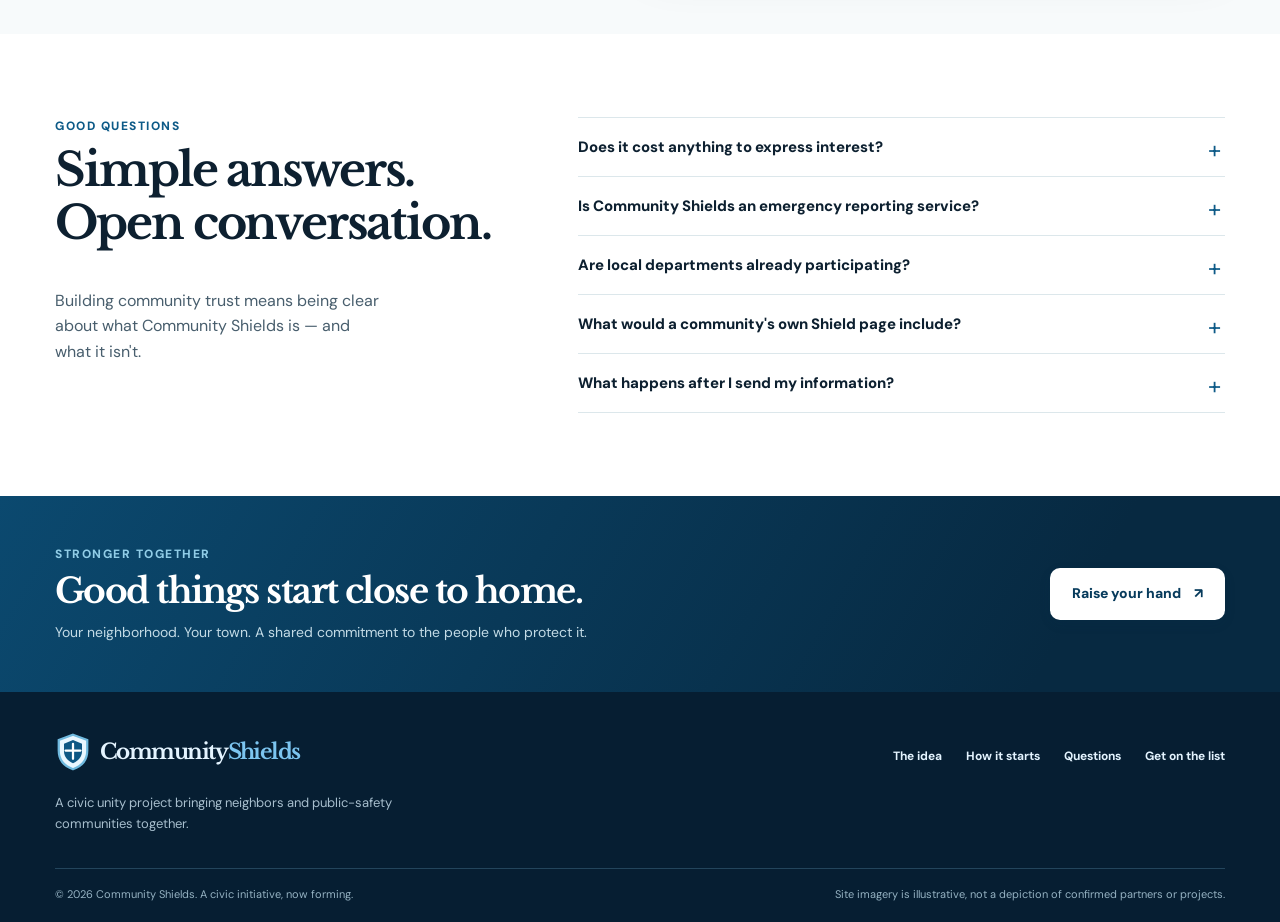
==== commit 5d6e047a: "Audit fixes: headline as plain sentence (no fragile line-break), drop stale 'once connected' copy x2" ====
--- a/index.html
+++ b/index.html
@@ -8,7 +8,7 @@
   <meta property="og:title" content="Community Shields | Stronger towns. Safer tomorrows.">
   <meta property="og:description" content="Your neighbors. Your protectors. One shield. Now forming in Wisconsin.">
   <meta property="og:type" content="website">
-  <meta property="og:image" content="./assets/river-town.webp">
+  <meta property="og:image" content="https://communityshields.com/assets/river-town.webp">
   <title>Community Shields | Your neighbors. Your protectors. One shield.</title>
   <link rel="icon" href="./favicon.svg" type="image/svg+xml">
   <link rel="preconnect" href="https://fonts.googleapis.com">
@@ -73,7 +73,7 @@
   <article class="step"><div class="step-top"><span class="step-num">02</span><span class="step-emoji" aria-hidden="true">💬</span></div><h3>We start the conversation</h3><p>We'll learn about the town's needs, ideas, and people.</p></article>
   <article class="step"><div class="step-top"><span class="step-num">03</span><span class="step-emoji" aria-hidden="true">🛡️</span></div><h3>Your town builds its shield</h3><p>With local input and appropriate approvals, a public needs page can take shape.</p></article>
 </div><p class="process-note">Community pages and initiatives are a proposed next phase, subject to community participation and necessary approvals.</p></div></section>
-<section id="list" class="section join"><div class="container join-grid"><div class="join-copy"><p class="kicker">Get on the list</p><h2>Put your town<br>on the list.</h2><p>Neighbor, local business, firefighter, EMT, police officer, or town leader — every good initiative starts with someone saying, “I'm interested.”</p><p>Tell us a little about your community. Once the contact service is connected, your note goes directly to the Community Shields team.</p><blockquote><span class="quote-mark">“</span><span class="quote-eyebrow">One quiet promise</span><p>No donations collected here. No politics. Just neighbors and the people who protect them, finally on the same page.</p></blockquote><div class="contact-trust"><span aria-hidden="true">◈</span> Your information is used to respond to your inquiry — not displayed publicly.</div></div>
+<section id="list" class="section join"><div class="container join-grid"><div class="join-copy"><p class="kicker">Get on the list</p><h2>Put your town on the list.</h2><p>Neighbor, local business, firefighter, EMT, police officer, or town leader — every good initiative starts with someone saying, “I'm interested.”</p><p>Tell us a little about your community. Your note goes directly to the Community Shields team.</p><blockquote><span class="quote-mark">“</span><span class="quote-eyebrow">One quiet promise</span><p>No donations collected here. No politics. Just neighbors and the people who protect them, finally on the same page.</p></blockquote><div class="contact-trust"><span aria-hidden="true">◈</span> Your information is used to respond to your inquiry — not displayed publicly.</div></div>
   <div class="form-card">
     <div class="form-topline"><span class="form-ring">✉</span><div><h3>Start with your community</h3><p>Tell us where you'd like to see a shield.</p></div></div>
     <!-- FORM CONFIGURATION: Replace mppqygnw with the ID from your Formspree form's endpoint (e.g. abcdefgh). -->
@@ -92,7 +92,7 @@
     </form>
   </div>
 </div></section>
-<section id="questions" class="section faq"><div class="container faq-grid"><div><p class="kicker">Good questions</p><h2>Simple answers.<br>Open conversation.</h2><p class="faq-lede">Building community trust means being clear about what Community Shields is — and what it isn't.</p></div><div class="faqs"><details><summary>Does it cost anything to express interest?</summary><p>No. Joining this interest list is free, and this website does not accept donations or payments.</p></details><details><summary>Is Community Shields an emergency reporting service?</summary><p>No. This site is for civic collaboration and potential public-safety support projects. For emergencies, call 911 or your local emergency number.</p></details><details><summary>Are local departments already participating?</summary><p>Community Shields is forming. Interest submissions are not proof of any department's approval, affiliation, funding, or partnership. Collaborations would be confirmed directly with participating organizations.</p></details><details><summary>What would a community's own Shield page include?</summary><p>A future page could highlight locally verified needs, approved initiatives, community partners, and updates on progress. Specific features and publication would depend on local input and permissions.</p></details><details><summary>What happens after I send my information?</summary><p>Once the contact form is connected, your message is delivered to the project team's Formspree inbox for review. There is no automatic enrollment or obligation.</p></details></div></div></section>
+<section id="questions" class="section faq"><div class="container faq-grid"><div><p class="kicker">Good questions</p><h2>Simple answers.<br>Open conversation.</h2><p class="faq-lede">Building community trust means being clear about what Community Shields is — and what it isn't.</p></div><div class="faqs"><details><summary>Does it cost anything to express interest?</summary><p>No. Joining this interest list is free, and this website does not accept donations or payments.</p></details><details><summary>Is Community Shields an emergency reporting service?</summary><p>No. This site is for civic collaboration and potential public-safety support projects. For emergencies, call 911 or your local emergency number.</p></details><details><summary>Are local departments already participating?</summary><p>Community Shields is forming. Interest submissions are not proof of any department's approval, affiliation, funding, or partnership. Collaborations would be confirmed directly with participating organizations.</p></details><details><summary>What would a community's own Shield page include?</summary><p>A future page could highlight locally verified needs, approved initiatives, community partners, and updates on progress. Specific features and publication would depend on local input and permissions.</p></details><details><summary>What happens after I send my information?</summary><p>Your message is delivered to the project team's inbox for review. There is no automatic enrollment or obligation.</p></details></div></div></section>
 <section class="closer"><div class="container closer-inner"><div><p class="kicker">Stronger together</p><h2>Good things start close to home.</h2><p>Your neighborhood. Your town. A shared commitment to the people who protect it.</p></div><a href="#list" class="button light">Raise your hand <span aria-hidden="true">↗</span></a></div></section>
 </main>
 <footer class="footer"><div class="container footer-main"><div><a href="#top" class="brand footer-brand" aria-label="Community Shields home"><svg class="logo" viewBox="0 0 48 52" aria-hidden="true"><path d="M24 3 43 10v14c0 12.5-7.6 21-19 25C12.6 45 5 36.5 5 24V10L24 3Z" fill="#eaf7ff" stroke="#70badf" stroke-width="3"/><path d="M24 10 36 15v10c0 7-4.5 12.6-12 16-7.5-3.4-12-9-12-16V15l12-5Z" fill="#0e5784"/><path d="M24 15v20M14 24h20" stroke="#fff" stroke-width="3" stroke-linecap="round"/></svg><span>Community<span class="brand-accent">Shields</span></span></a><p>A civic unity project bringing neighbors and public-safety communities together.</p></div><div class="footer-menu"><a href="#idea">The idea</a><a href="#start">How it starts</a><a href="#questions">Questions</a><a href="#list">Get on the list</a></div></div><div class="container footer-base"><p>© <span id="year"></span> Community Shields. A civic initiative, now forming.</p><p>Site imagery is illustrative, not a depiction of confirmed partners or projects.</p></div></footer>
--- a/styles.css
+++ b/styles.css
@@ -1,5 +1,5 @@
 :root{color-scheme:light;--paper:#fff;--bg:#f7fafb;--ink:#0d2030;--muted:#485e6d;--navy:#073453;--navy2:#0d5a87;--blue:#126c99;--line:#dce7eb;--chip:#eaf2f5;--card:#fff;--shadow:0 18px 50px rgba(6,40,59,.12);--shadowsoft:0 6px 20px rgba(15,55,79,.065);--radius:16px;--font:'DM Sans',system-ui,-apple-system,BlinkMacSystemFont,'Segoe UI',sans-serif;--display:'Libre Baskerville',Georgia,serif}
-*,*::before,*::after{box-sizing:border-box}html{scroll-behavior:smooth;scroll-padding-top:95px}body{margin:0;background:var(--paper);color:var(--ink);font-family:var(--font);font-size:16px;line-height:1.6;-webkit-font-smoothing:antialiased}button,input,select,textarea{font:inherit}button{cursor:pointer}a{color:inherit;text-decoration:none}img{max-width:100%;display:block}p,h1,h2,h3{margin-top:0}h1,h2,h3{line-height:1.16;letter-spacing:-.045em}h1,h2{font-family:var(--display);font-weight:700}h2{font-size:clamp(2.05rem,3.6vw,3.2rem)}h3{font-weight:800}.container{width:min(1170px,calc(100% - 72px));margin-inline:auto}.skip{position:absolute;top:-60px;left:1rem;z-index:1000;background:#fff;color:#042f4b;padding:.65rem 1rem;border-radius:10px}.skip:focus{top:1rem}:focus-visible{outline:3px solid #3faff0;outline-offset:4px}.section{padding:83px 0}.site-header{height:78px;position:sticky;top:0;z-index:100;background:color-mix(in srgb,var(--paper) 92%,transparent);box-shadow:0 1px 0 var(--line);backdrop-filter:blur(16px)}.nav-row{height:100%;display:flex;align-items:center;justify-content:space-between;gap:24px}.brand{display:inline-flex;align-items:center;gap:9px;white-space:nowrap;font-family:var(--display);font-size:clamp(1.05rem,1.8vw,1.34rem);font-weight:700;letter-spacing:-.07em}.logo{width:36px;height:40px;flex:none}.brand-accent{color:var(--navy2)}.nav-links{display:flex;gap:33px;align-items:center;font-weight:800;font-size:13px}.nav-links>a:not(.nav-cta):hover,.footer-menu a:hover{color:var(--blue)}.nav-cta{background:var(--navy);border-radius:100px;color:#fff;padding:10px 18px}.nav-cta:hover{background:var(--navy2)}.nav-cta span{padding-left:6px}.header-actions{display:flex;align-items:center;gap:10px}.theme-btn,.menu-btn{border:1px solid var(--line);background:var(--card);color:var(--ink);width:40px;height:40px;display:grid;place-items:center;border-radius:100px}.theme-btn{font-size:23px;line-height:1}.menu-btn{display:none}.menu-btn span{width:17px;height:2px;background:var(--ink);border-radius:4px;margin:-6px 0}.hero{position:relative;overflow:hidden;background:linear-gradient(106deg,#f2f9fa 1%,#f6f8f5 42%,#f5e8d5 100%);isolation:isolate}.hero-hills{position:absolute;inset:0 0 0 30%;z-index:-2;background-image:linear-gradient(90deg,#f2f9fa 0%,rgba(246,248,245,.65) 30%,rgba(242,249,250,.17) 83%),linear-gradient(0deg,rgba(245,232,213,.35),rgba(255,255,255,.09)),url('./assets/river-town.webp');background-size:cover;background-position:center 46%;filter:saturate(.9)}.hero:after{content:"";position:absolute;inset:auto 0 0;height:115px;background:linear-gradient(0deg,rgba(255,248,236,.8),transparent);z-index:-1}.hero-layout{min-height:595px;display:grid;grid-template-columns:minmax(0,1.05fr) minmax(320px,.77fr);gap:52px;align-items:center;padding:50px 0 60px}.hero-copy{max-width:650px}.eyebrow,.kicker{text-transform:uppercase;font-weight:800;letter-spacing:.125em;color:var(--navy2);font-size:12px;line-height:1.5}.eyebrow{display:flex;align-items:center;gap:10px;margin-bottom:20px}.eyebrow-dot{width:9px;height:9px;border-radius:50%;background:#20a178;box-shadow:0 0 0 4px #20a17820}.hero h1{font-size:clamp(2.7rem,5.2vw,5.3rem);line-height:1.14;margin-bottom:22px;letter-spacing:-.073em;white-space:nowrap}.hero h1 em{color:var(--navy2);font-style:normal}.hero-copy>p:not(.micro-trust){font-size:clamp(1rem,1.35vw,1.15rem);line-height:1.75;max-width:545px;color:#1f3747}.hero-copy strong{font-weight:800}.hero-buttons{display:flex;flex-wrap:wrap;gap:12px;margin-top:27px}.button{display:inline-flex;align-items:center;justify-content:center;gap:13px;min-height:52px;border:0;border-radius:10px;padding:13px 22px;line-height:1.2;font-size:14px;font-weight:800;transition:transform .18s,background .18s,box-shadow .18s;box-shadow:0 4px 12px #0d34521a}.button:hover{transform:translateY(-2px)}.primary{background:linear-gradient(160deg,#156f9e,#073453 93%);color:white}.primary:hover{background:linear-gradient(140deg,#1c80af,#0b4166)}.secondary{background:rgba(255,255,255,.9);border:1px solid #dbe3e9;color:#12273c}.play{display:inline-grid;place-items:center;border-radius:50%;width:25px;height:25px;background:var(--navy);color:white;font-size:10px;padding-left:2px}.micro-trust{font-size:12px!important;font-weight:700;color:#50646a!important;margin:19px 0 0}.micro-trust span{color:#268566}.signal-card{background:color-mix(in srgb,var(--card) 96%,transparent);border:1px solid rgba(255,255,255,.7);box-shadow:0 18px 60px #092d4260;border-radius:18px;padding:28px 31px;max-width:400px;justify-self:end;backdrop-filter:blur(8px)}.status{color:#11834a;text-transform:uppercase;font-weight:800;font-size:11px;letter-spacing:.08em;display:flex;gap:10px;align-items:center}.pulse{background:#1aa255;box-shadow:0 0 0 5px #1ca25520;width:9px;height:9px;border-radius:50%}.signal-card h2{font-size:clamp(1.32rem,2vw,1.75rem);letter-spacing:-.045em;line-height:1.27;margin:14px 0 18px}.signal-item{display:flex;gap:16px;align-items:flex-start;padding:15px 0;border-top:1px solid var(--line)}.signal-ico{width:38px;flex:none;color:var(--navy2);font-size:30px;font-weight:800;text-align:center;line-height:1}.signal-item strong{font-size:14px;display:block;line-height:1.35}.signal-item p{font-size:13px;line-height:1.42;color:var(--muted);margin:3px 0 0}.signal-link{font-size:12px;color:var(--navy2);font-weight:800;display:inline-block;margin-top:9px}.intro-row{display:grid;grid-template-columns:1fr .72fr;align-items:end;gap:60px;margin-bottom:24px}.kicker{margin-bottom:8px}.intro-row h2{margin-bottom:3px}.subheading{font-family:var(--display);color:var(--muted);margin:4px 0 0;font-size:15px}.intro-summary{font-size:15px;color:var(--muted);max-width:410px;margin:0}.feature-grid{display:grid;grid-template-columns:repeat(3,minmax(0,1fr));gap:21px}.feature-card{border-radius:15px;background:var(--card);border:1px solid var(--line);overflow:hidden;box-shadow:var(--shadowsoft);transition:transform .2s,box-shadow .2s}.feature-card:hover{transform:translateY(-3px);box-shadow:var(--shadow)}.feature-card img{width:100%;height:197px;object-fit:cover;object-position:center}.feature-inner{padding:0 22px 22px;position:relative}.feature-icon{display:grid;place-items:center;width:57px;height:57px;border:5px solid var(--card);background:var(--navy);color:#fff;border-radius:50%;font-size:27px;font-weight:800;margin-top:-30px;position:relative;box-shadow:0 3px 5px #092c481a}.feature-inner h3{font-family:var(--display);font-size:1.19rem;margin:10px 0 4px}.feature-inner p{color:var(--muted);font-size:13px;line-height:1.5;margin:0}.support-pills{display:flex;flex-wrap:wrap;gap:9px;margin-top:22px}.support-pills span{display:inline-flex;align-items:center;background:var(--chip);color:var(--navy);border-radius:99px;padding:8px 14px;font-size:11px;font-weight:800}.story{background:linear-gradient(130deg,var(--bg),var(--paper))}.story-grid{display:grid;grid-template-columns:1fr 1.1fr;gap:65px;align-items:center}.story-copy h2{font-size:clamp(2.2rem,3.55vw,3.55rem)}.story-copy>p:not(.kicker){color:var(--muted);font-size:15px;margin-bottom:18px}.underlink{font-weight:800;font-size:13px;color:var(--navy2);border-bottom:2px solid #5da0c7;padding-bottom:5px}.story-photo{border-radius:16px;overflow:hidden;position:relative;box-shadow:var(--shadowsoft);height:365px}.story-photo img{width:100%;height:100%;object-fit:cover;object-position:center}.photo-caption{position:absolute;bottom:0;left:0;right:0;padding:36px 30px 26px;background:linear-gradient(0deg,rgba(7,36,54,.87),transparent);font-family:var(--display);font-size:1.22rem;font-weight:700;color:#fff;line-height:1.4}.little-line{display:block;width:45px;height:3px;border-radius:3px;background:#94d1ef;margin-bottom:14px}.process .container>h2{margin-bottom:25px}.steps{display:grid;grid-template-columns:repeat(3,minmax(0,1fr));gap:22px}.step{border:1px solid var(--line);border-radius:15px;background:var(--card);padding:23px;box-shadow:var(--shadowsoft)}.step-top{display:flex;align-items:center;justify-content:space-between;margin-bottom:12px}.step-num{font-family:var(--display);font-size:1.3rem;color:var(--navy2);font-weight:700}.step-emoji{font-size:28px;line-height:1.1}.step h3{font-family:var(--display);font-size:1.07rem;margin-bottom:8px}.step p{font-size:13px;line-height:1.6;margin:0;color:var(--muted)}.process-note{font-size:12px;color:var(--muted);margin:15px 0 0}.join{background:var(--bg)}.join-grid{display:grid;grid-template-columns:.88fr 1fr;gap:80px;align-items:start}.join-copy h2{font-size:clamp(2.6rem,4vw,4rem);margin-bottom:21px}.join-copy>p:not(.kicker){color:var(--muted);font-size:15px;max-width:415px}.join-copy blockquote{background:linear-gradient(115deg,#e0f0ef,#eaf6f6);color:#16384b;border-radius:13px;margin:30px 0 20px;padding:26px 27px 24px;position:relative}.quote-mark{font-family:Georgia,serif;line-height:1;font-size:65px;color:#77adc2;display:block;height:42px}.quote-eyebrow{display:block;text-transform:uppercase;letter-spacing:.16em;font-size:10px;font-weight:800;color:#1a5d77;margin:8px 0}.join-copy blockquote p{font-family:var(--display);font-size:14px;font-style:italic;line-height:1.85;margin:0}.contact-trust{font-size:12px;color:var(--muted);font-weight:700}.form-card{border:1px solid var(--line);box-shadow:var(--shadow);padding:32px 30px;background:var(--card);border-radius:18px}.form-topline{display:flex;gap:14px;margin-bottom:20px;align-items:center}.form-ring{display:grid;place-items:center;width:44px;height:44px;background:var(--chip);border-radius:13px;color:var(--navy2);font-size:22px}.form-topline h3{font-size:18px;margin:0;letter-spacing:-.03em}.form-topline p{color:var(--muted);font-size:12px;margin:0}.fields-two{display:grid;grid-template-columns:1fr 1fr;gap:14px}.field{margin-bottom:15px}.field label{display:block;font-size:12px;font-weight:800;margin-bottom:6px;color:var(--ink)}.field label span:not(.optional){color:#cc3c45}.field label .optional{font-weight:500;color:var(--muted)}.field input,.field textarea,.field select{width:100%;display:block;border:1px solid #d3e0e5;background:var(--paper);color:var(--ink);border-radius:8px;padding:12px 13px;outline:0;transition:border-color .15s,box-shadow .15s;font-size:13px;min-height:46px}.field textarea{resize:vertical;min-height:106px}.field input:focus,.field textarea:focus,.field select:focus{border-color:#1574a0;box-shadow:0 0 0 3px rgba(21,116,160,.13)}.field input::placeholder,.field textarea::placeholder{color:#78909c}.field input[aria-invalid=true],.field select[aria-invalid=true],.field textarea[aria-invalid=true]{border-color:#b92e38;box-shadow:0 0 0 3px #b92e3820}.consent{display:flex;align-items:flex-start;gap:11px;font-size:12px;line-height:1.5;color:var(--muted);cursor:pointer;margin:0 0 17px}.consent input{margin:3px 0 0;width:17px;height:17px;accent-color:var(--navy2);flex:none}.consent b{color:#cc3c45}.submit{width:100%;min-height:53px;justify-content:space-between}.submit:disabled{opacity:.66;cursor:wait;transform:none}.form-mode{font-size:12px;color:var(--muted);text-align:center;margin:10px 0 0}.form-mode.is-preview{color:#966514;font-weight:700}.form-feedback{padding:12px 14px;border-radius:9px;font-size:13px;margin-top:14px;font-weight:700}.form-feedback.error{color:#8d2731;background:#fff0f0;border:1px solid #f1caca}.form-feedback.success{color:#13673d;background:#eaf9f0;border:1px solid #b1dfc3}.form-feedback.info{color:#775417;background:#fff9e6;border:1px solid #ead79c}.draft-panel{border:1px solid var(--line);background:var(--bg);padding:15px;border-radius:10px;margin-top:12px}.draft-panel strong{font-size:14px}.draft-panel p{font-size:12px;color:var(--muted)}.draft-panel textarea{width:100%;background:var(--paper);color:var(--ink);border:1px solid var(--line);padding:10px;border-radius:7px;resize:vertical;font-size:12px;min-height:150px}.copy-btn{background:var(--navy);border:0;color:#fff;border-radius:8px;padding:9px 14px;font-size:13px;font-weight:800;margin-top:8px}.fineprint{color:var(--muted);font-size:11px;line-height:1.55;margin:15px 0 0}.trap{position:absolute;left:-99999px;opacity:0;height:0;overflow:hidden}.faq-grid{display:grid;grid-template-columns:.7fr 1fr;gap:70px;align-items:start}.faq-lede{color:var(--muted);max-width:330px}.faqs details{border-bottom:1px solid var(--line);padding:17px 0}.faqs details:first-child{border-top:1px solid var(--line)}.faqs summary{cursor:pointer;font-weight:800;list-style:none;position:relative;padding-right:34px;font-size:15px}.faqs summary::-webkit-details-marker{display:none}.faqs summary:after{content:'+';position:absolute;right:4px;top:-4px;font-size:24px;font-weight:400;color:var(--navy2)}.faqs details[open] summary:after{content:'−'}.faqs details p{color:var(--muted);font-size:14px;line-height:1.7;margin:12px 22px 4px 0}.closer{background:linear-gradient(120deg,#0b496f,#072941 82%);color:white;padding:49px 0}.closer-inner{display:flex;align-items:center;justify-content:space-between;gap:20px}.closer h2{font-size:clamp(1.7rem,2.7vw,2.5rem);margin:4px 0 10px}.closer .kicker{color:#91cde7}.closer p:not(.kicker){margin:0;color:#c3dbe6;font-size:14px}.light{background:#fff;color:#073b5c;white-space:nowrap}.footer{background:#061e32;color:#e4f4ff;padding:40px 0 18px}.footer-main{display:flex;justify-content:space-between;gap:45px;align-items:start;padding-bottom:34px}.footer-brand .brand-accent{color:#7cc5f0}.footer-main>div>p{font-size:13px;color:#a7becd;max-width:380px;margin:13px 0 0}.footer-menu{display:flex;gap:24px;flex-wrap:wrap;font-size:12px;font-weight:700;padding-top:15px}.footer-base{border-top:1px solid #23455c;display:flex;justify-content:space-between;gap:24px;padding-top:17px;color:#95b2c2;font-size:11px}.footer-base p{margin:0}
+*,*::before,*::after{box-sizing:border-box}html{scroll-behavior:smooth;scroll-padding-top:95px}body{margin:0;background:var(--paper);color:var(--ink);font-family:var(--font);font-size:16px;line-height:1.6;-webkit-font-smoothing:antialiased}button,input,select,textarea{font:inherit}button{cursor:pointer}a{color:inherit;text-decoration:none}img{max-width:100%;display:block}p,h1,h2,h3{margin-top:0}h1,h2,h3{line-height:1.16;letter-spacing:-.045em}h1,h2{font-family:var(--display);font-weight:700}h2{font-size:clamp(2.05rem,3.6vw,3.2rem)}h3{font-weight:800}.container{width:min(1170px,calc(100% - 72px));margin-inline:auto}.skip{position:absolute;top:-60px;left:1rem;z-index:1000;background:#fff;color:#042f4b;padding:.65rem 1rem;border-radius:10px}.skip:focus{top:1rem}:focus-visible{outline:3px solid #3faff0;outline-offset:4px}.section{padding:83px 0}.site-header{height:78px;position:sticky;top:0;z-index:100;background:color-mix(in srgb,var(--paper) 92%,transparent);box-shadow:0 1px 0 var(--line);backdrop-filter:blur(16px)}.nav-row{height:100%;display:flex;align-items:center;justify-content:space-between;gap:24px}.brand{display:inline-flex;align-items:center;gap:9px;white-space:nowrap;font-family:var(--display);font-size:clamp(1.05rem,1.8vw,1.34rem);font-weight:700;letter-spacing:-.07em}.logo{width:36px;height:40px;flex:none}.brand-accent{color:var(--navy2)}.nav-links{display:flex;gap:33px;align-items:center;font-weight:800;font-size:13px}.nav-links>a:not(.nav-cta):hover,.footer-menu a:hover{color:var(--blue)}.nav-cta{background:var(--navy);border-radius:100px;color:#fff;padding:10px 18px}.nav-cta:hover{background:var(--navy2)}.nav-cta span{padding-left:6px}.header-actions{display:flex;align-items:center;gap:10px}.theme-btn,.menu-btn{border:1px solid var(--line);background:var(--card);color:var(--ink);width:40px;height:40px;display:grid;place-items:center;border-radius:100px}.theme-btn{font-size:23px;line-height:1}.menu-btn{display:none}.menu-btn span{width:17px;height:2px;background:var(--ink);border-radius:4px;margin:-6px 0}.hero{position:relative;overflow:hidden;background:linear-gradient(106deg,#f2f9fa 1%,#f6f8f5 42%,#f5e8d5 100%);isolation:isolate}.hero-hills{position:absolute;inset:0 0 0 30%;z-index:-2;background-image:linear-gradient(90deg,#f2f9fa 0%,rgba(246,248,245,.65) 30%,rgba(242,249,250,.17) 83%),linear-gradient(0deg,rgba(245,232,213,.35),rgba(255,255,255,.09)),url('./assets/river-town.webp');background-size:cover;background-position:center 46%;filter:saturate(.9)}.hero:after{content:"";position:absolute;inset:auto 0 0;height:115px;background:linear-gradient(0deg,rgba(255,248,236,.8),transparent);z-index:-1}.hero-layout{min-height:595px;display:grid;grid-template-columns:minmax(0,1.05fr) minmax(320px,.77fr);gap:52px;align-items:center;padding:50px 0 60px}.hero-copy{max-width:650px}.eyebrow,.kicker{text-transform:uppercase;font-weight:800;letter-spacing:.125em;color:var(--navy2);font-size:12px;line-height:1.5}.eyebrow{display:flex;align-items:center;gap:10px;margin-bottom:20px}.eyebrow-dot{width:9px;height:9px;border-radius:50%;background:#20a178;box-shadow:0 0 0 4px #20a17820}.hero h1{font-size:clamp(2.7rem,5.2vw,5.3rem);line-height:1.14;margin-bottom:22px;letter-spacing:-.073em;white-space:nowrap}.hero h1 em{color:var(--navy2);font-style:normal}.hero-copy>p:not(.micro-trust){font-size:clamp(1rem,1.35vw,1.15rem);line-height:1.75;max-width:545px;color:#1f3747}.hero-copy strong{font-weight:800}.hero-buttons{display:flex;flex-wrap:wrap;gap:12px;margin-top:27px}.button{display:inline-flex;align-items:center;justify-content:center;gap:13px;min-height:52px;border:0;border-radius:10px;padding:13px 22px;line-height:1.2;font-size:14px;font-weight:800;transition:transform .18s,background .18s,box-shadow .18s;box-shadow:0 4px 12px #0d34521a}.button:hover{transform:translateY(-2px)}.primary{background:linear-gradient(160deg,#156f9e,#073453 93%);color:white}.primary:hover{background:linear-gradient(140deg,#1c80af,#0b4166)}.secondary{background:rgba(255,255,255,.9);border:1px solid #dbe3e9;color:#12273c}.play{display:inline-grid;place-items:center;border-radius:50%;width:25px;height:25px;background:var(--navy);color:white;font-size:10px;padding-left:2px}.micro-trust{font-size:12px!important;font-weight:700;color:#50646a!important;margin:19px 0 0}.micro-trust span{color:#268566}.signal-card{background:color-mix(in srgb,var(--card) 96%,transparent);border:1px solid rgba(255,255,255,.7);box-shadow:0 18px 60px #092d4260;border-radius:18px;padding:28px 31px;max-width:400px;justify-self:end;backdrop-filter:blur(8px)}.status{color:#11834a;text-transform:uppercase;font-weight:800;font-size:11px;letter-spacing:.08em;display:flex;gap:10px;align-items:center}.pulse{background:#1aa255;box-shadow:0 0 0 5px #1ca25520;width:9px;height:9px;border-radius:50%}.signal-card h2{font-size:clamp(1.32rem,2vw,1.75rem);letter-spacing:-.045em;line-height:1.27;margin:14px 0 18px}.signal-item{display:flex;gap:16px;align-items:flex-start;padding:15px 0;border-top:1px solid var(--line)}.signal-ico{width:38px;flex:none;color:var(--navy2);font-size:30px;font-weight:800;text-align:center;line-height:1}.signal-item strong{font-size:14px;display:block;line-height:1.35}.signal-item p{font-size:13px;line-height:1.42;color:var(--muted);margin:3px 0 0}.signal-link{font-size:12px;color:var(--navy2);font-weight:800;display:inline-block;margin-top:9px}.intro-row{display:grid;grid-template-columns:1fr .72fr;align-items:end;gap:60px;margin-bottom:24px}.kicker{margin-bottom:8px}.intro-row h2{margin-bottom:3px}.subheading{font-family:var(--display);color:var(--muted);margin:4px 0 0;font-size:15px}.intro-summary{font-size:15px;color:var(--muted);max-width:410px;margin:0}.feature-grid{display:grid;grid-template-columns:repeat(3,minmax(0,1fr));gap:21px}.feature-card{border-radius:15px;background:var(--card);border:1px solid var(--line);overflow:hidden;box-shadow:var(--shadowsoft);transition:transform .2s,box-shadow .2s}.feature-card:hover{transform:translateY(-3px);box-shadow:var(--shadow)}.feature-card img{width:100%;height:197px;object-fit:cover;object-position:center}.feature-inner{padding:0 22px 22px;position:relative}.feature-icon{display:grid;place-items:center;width:57px;height:57px;border:5px solid var(--card);background:var(--navy);color:#fff;border-radius:50%;font-size:27px;font-weight:800;margin-top:-30px;position:relative;box-shadow:0 3px 5px #092c481a}.feature-inner h3{font-family:var(--display);font-size:1.19rem;margin:10px 0 4px}.feature-inner p{color:var(--muted);font-size:13px;line-height:1.5;margin:0}.support-pills{display:flex;flex-wrap:wrap;gap:9px;margin-top:22px}.support-pills span{display:inline-flex;align-items:center;background:var(--chip);color:var(--navy);border-radius:99px;padding:8px 14px;font-size:11px;font-weight:800}.story{background:linear-gradient(130deg,var(--bg),var(--paper))}.story-grid{display:grid;grid-template-columns:1fr 1.1fr;gap:65px;align-items:center}.story-copy h2{font-size:clamp(2.2rem,3.55vw,3.55rem)}.story-copy>p:not(.kicker){color:var(--muted);font-size:15px;margin-bottom:18px}.underlink{font-weight:800;font-size:13px;color:var(--navy2);border-bottom:2px solid #5da0c7;padding-bottom:5px}.story-photo{border-radius:16px;overflow:hidden;position:relative;box-shadow:var(--shadowsoft);height:365px}.story-photo img{width:100%;height:100%;object-fit:cover;object-position:center}.photo-caption{position:absolute;bottom:0;left:0;right:0;padding:36px 30px 26px;background:linear-gradient(0deg,rgba(7,36,54,.87),transparent);font-family:var(--display);font-size:1.22rem;font-weight:700;color:#fff;line-height:1.4}.little-line{display:block;width:45px;height:3px;border-radius:3px;background:#94d1ef;margin-bottom:14px}.process .container>h2{margin-bottom:25px}.steps{display:grid;grid-template-columns:repeat(3,minmax(0,1fr));gap:22px}.step{border:1px solid var(--line);border-radius:15px;background:var(--card);padding:23px;box-shadow:var(--shadowsoft)}.step-top{display:flex;align-items:center;justify-content:space-between;margin-bottom:12px}.step-num{font-family:var(--display);font-size:1.3rem;color:var(--navy2);font-weight:700}.step-emoji{font-size:28px;line-height:1.1}.step h3{font-family:var(--display);font-size:1.07rem;margin-bottom:8px}.step p{font-size:13px;line-height:1.6;margin:0;color:var(--muted)}.process-note{font-size:12px;color:var(--muted);margin:15px 0 0}.join{background:var(--bg)}.join-grid{display:grid;grid-template-columns:.88fr 1fr;gap:80px;align-items:start}.join-copy h2{font-size:clamp(2.6rem,4vw,4rem);margin-bottom:21px;line-height:1.08}.join-copy>p:not(.kicker){color:var(--muted);font-size:15px;max-width:415px}.join-copy blockquote{background:linear-gradient(115deg,#e0f0ef,#eaf6f6);color:#16384b;border-radius:13px;margin:30px 0 20px;padding:26px 27px 24px;position:relative}.quote-mark{font-family:Georgia,serif;line-height:1;font-size:65px;color:#77adc2;display:block;height:42px}.quote-eyebrow{display:block;text-transform:uppercase;letter-spacing:.16em;font-size:10px;font-weight:800;color:#1a5d77;margin:8px 0}.join-copy blockquote p{font-family:var(--display);font-size:14px;font-style:italic;line-height:1.85;margin:0}.contact-trust{font-size:12px;color:var(--muted);font-weight:700}.form-card{border:1px solid var(--line);box-shadow:var(--shadow);padding:32px 30px;background:var(--card);border-radius:18px}.form-topline{display:flex;gap:14px;margin-bottom:20px;align-items:center}.form-ring{display:grid;place-items:center;width:44px;height:44px;background:var(--chip);border-radius:13px;color:var(--navy2);font-size:22px}.form-topline h3{font-size:18px;margin:0;letter-spacing:-.03em}.form-topline p{color:var(--muted);font-size:12px;margin:0}.fields-two{display:grid;grid-template-columns:1fr 1fr;gap:14px}.field{margin-bottom:15px}.field label{display:block;font-size:12px;font-weight:800;margin-bottom:6px;color:var(--ink)}.field label span:not(.optional){color:#cc3c45}.field label .optional{font-weight:500;color:var(--muted)}.field input,.field textarea,.field select{width:100%;display:block;border:1px solid #d3e0e5;background:var(--paper);color:var(--ink);border-radius:8px;padding:12px 13px;outline:0;transition:border-color .15s,box-shadow .15s;font-size:13px;min-height:46px}.field textarea{resize:vertical;min-height:106px}.field input:focus,.field textarea:focus,.field select:focus{border-color:#1574a0;box-shadow:0 0 0 3px rgba(21,116,160,.13)}.field input::placeholder,.field textarea::placeholder{color:#78909c}.field input[aria-invalid=true],.field select[aria-invalid=true],.field textarea[aria-invalid=true]{border-color:#b92e38;box-shadow:0 0 0 3px #b92e3820}.consent{display:flex;align-items:flex-start;gap:11px;font-size:12px;line-height:1.5;color:var(--muted);cursor:pointer;margin:0 0 17px}.consent input{margin:3px 0 0;width:17px;height:17px;accent-color:var(--navy2);flex:none}.consent b{color:#cc3c45}.submit{width:100%;min-height:53px;justify-content:space-between}.submit:disabled{opacity:.66;cursor:wait;transform:none}.form-mode{font-size:12px;color:var(--muted);text-align:center;margin:10px 0 0}.form-mode.is-preview{color:#966514;font-weight:700}.form-feedback{padding:12px 14px;border-radius:9px;font-size:13px;margin-top:14px;font-weight:700}.form-feedback.error{color:#8d2731;background:#fff0f0;border:1px solid #f1caca}.form-feedback.success{color:#13673d;background:#eaf9f0;border:1px solid #b1dfc3}.form-feedback.info{color:#775417;background:#fff9e6;border:1px solid #ead79c}.draft-panel{border:1px solid var(--line);background:var(--bg);padding:15px;border-radius:10px;margin-top:12px}.draft-panel strong{font-size:14px}.draft-panel p{font-size:12px;color:var(--muted)}.draft-panel textarea{width:100%;background:var(--paper);color:var(--ink);border:1px solid var(--line);padding:10px;border-radius:7px;resize:vertical;font-size:12px;min-height:150px}.copy-btn{background:var(--navy);border:0;color:#fff;border-radius:8px;padding:9px 14px;font-size:13px;font-weight:800;margin-top:8px}.fineprint{color:var(--muted);font-size:11px;line-height:1.55;margin:15px 0 0}.trap{position:absolute;left:-99999px;opacity:0;height:0;overflow:hidden}.faq-grid{display:grid;grid-template-columns:.7fr 1fr;gap:70px;align-items:start}.faq-lede{color:var(--muted);max-width:330px}.faqs details{border-bottom:1px solid var(--line);padding:17px 0}.faqs details:first-child{border-top:1px solid var(--line)}.faqs summary{cursor:pointer;font-weight:800;list-style:none;position:relative;padding-right:34px;font-size:15px}.faqs summary::-webkit-details-marker{display:none}.faqs summary:after{content:'+';position:absolute;right:4px;top:-4px;font-size:24px;font-weight:400;color:var(--navy2)}.faqs details[open] summary:after{content:'−'}.faqs details p{color:var(--muted);font-size:14px;line-height:1.7;margin:12px 22px 4px 0}.closer{background:linear-gradient(120deg,#0b496f,#072941 82%);color:white;padding:49px 0}.closer-inner{display:flex;align-items:center;justify-content:space-between;gap:20px}.closer h2{font-size:clamp(1.7rem,2.7vw,2.5rem);margin:4px 0 10px}.closer .kicker{color:#91cde7}.closer p:not(.kicker){margin:0;color:#c3dbe6;font-size:14px}.light{background:#fff;color:#073b5c;white-space:nowrap}.footer{background:#061e32;color:#e4f4ff;padding:40px 0 18px}.footer-main{display:flex;justify-content:space-between;gap:45px;align-items:start;padding-bottom:34px}.footer-brand .brand-accent{color:#7cc5f0}.footer-main>div>p{font-size:13px;color:#a7becd;max-width:380px;margin:13px 0 0}.footer-menu{display:flex;gap:24px;flex-wrap:wrap;font-size:12px;font-weight:700;padding-top:15px}.footer-base{border-top:1px solid #23455c;display:flex;justify-content:space-between;gap:24px;padding-top:17px;color:#95b2c2;font-size:11px}.footer-base p{margin:0}
 [data-theme='dark']{color-scheme:dark;--paper:#0a1b2a;--bg:#0e2535;--ink:#e9f5fc;--muted:#b2c8d7;--navy:#146a93;--navy2:#83c9f0;--blue:#8bd5ff;--line:#2a4759;--chip:#1c3a4d;--card:#132c3e;--shadow:0 18px 50px rgba(0,0,0,.3);--shadowsoft:0 6px 20px rgba(0,0,0,.15)}[data-theme='dark'] .site-header{background:rgba(10,27,42,.92)}[data-theme='dark'] .hero{background:linear-gradient(120deg,#122b3a,#193e52 55%,#153444)}[data-theme='dark'] .hero-hills{opacity:.24;background-image:linear-gradient(90deg,#0e2535,transparent),url('./assets/river-town.webp')}[data-theme='dark'] .hero:after{background:linear-gradient(0deg,rgba(10,27,42,.65),transparent)}[data-theme='dark'] .hero-copy>p:not(.micro-trust){color:#dcebf4}[data-theme='dark'] .micro-trust{color:#b6c8d4!important}[data-theme='dark'] .signal-card{background:rgba(19,44,62,.95);border-color:#355467;box-shadow:0 18px 60px #020f1bc0}[data-theme='dark'] .nav-cta{color:#fff}[data-theme='dark'] .secondary{background:#14354b;border-color:#375a6a;color:#fff}[data-theme='dark'] .story{background:linear-gradient(120deg,#11293a,#0a1b2a)}[data-theme='dark'] .join-copy blockquote{background:#1c3c47;color:#eaf8ff}[data-theme='dark'] .quote-eyebrow{color:#8bd5f0}[data-theme='dark'] .field input,[data-theme='dark'] .field textarea,[data-theme='dark'] .field select{border-color:#335568}[data-theme='dark'] .closer{background:linear-gradient(120deg,#164b70,#06243d)}
 @media(max-width:1000px){.hero-layout{gap:28px;grid-template-columns:1.15fr .8fr}.hero h1{font-size:clamp(2.5rem,5.1vw,4.2rem)}.signal-card{padding:22px}.story-grid,.join-grid{gap:36px}.section{padding:65px 0}.nav-links{gap:20px}}
 @media(max-width:760px){.container{width:min(100% - 36px,540px)}.site-header{height:69px}.brand{font-size:1.12rem}.logo{width:31px;height:35px}.menu-btn{display:flex;flex-direction:column;align-items:center;justify-content:center}.nav-links{display:none;position:absolute;top:69px;left:0;right:0;background:var(--card);border-bottom:1px solid var(--line);padding:18px 20px 22px;box-shadow:var(--shadowsoft);flex-direction:column;align-items:stretch;gap:6px}.nav-links.open{display:flex}.nav-links a{padding:12px;border-radius:9px}.nav-cta{text-align:center}.hero-layout{grid-template-columns:1fr;gap:25px;padding:49px 0 52px;min-height:0}.hero-hills{inset:0;opacity:.35;background-position:center}.hero h1{font-size:clamp(2.53rem,8.3vw,4rem);white-space:normal}.hero-copy>p:not(.micro-trust){font-size:15px}.signal-card{justify-self:stretch;max-width:none}.signal-item{padding:10px 0}.intro-row,.story-grid,.join-grid,.faq-grid{grid-template-columns:1fr;gap:25px}.feature-grid{grid-template-columns:1fr;gap:17px}.feature-card img{height:195px}.feature-card{max-width:none}.feature-inner{padding-bottom:22px}.story-photo{height:260px}.steps{grid-template-columns:1fr;gap:13px}.step{padding:20px}.join-copy h2 br{display:none}.join-copy blockquote{margin:24px 0}.form-card{padding:23px 19px}.intro-summary{max-width:100%}.closer-inner,.footer-main,.footer-base{flex-direction:column;align-items:flex-start}.closer .light{margin-top:12px}.footer-menu{gap:14px 25px}.footer-base{gap:8px}.section{padding:53px 0}}
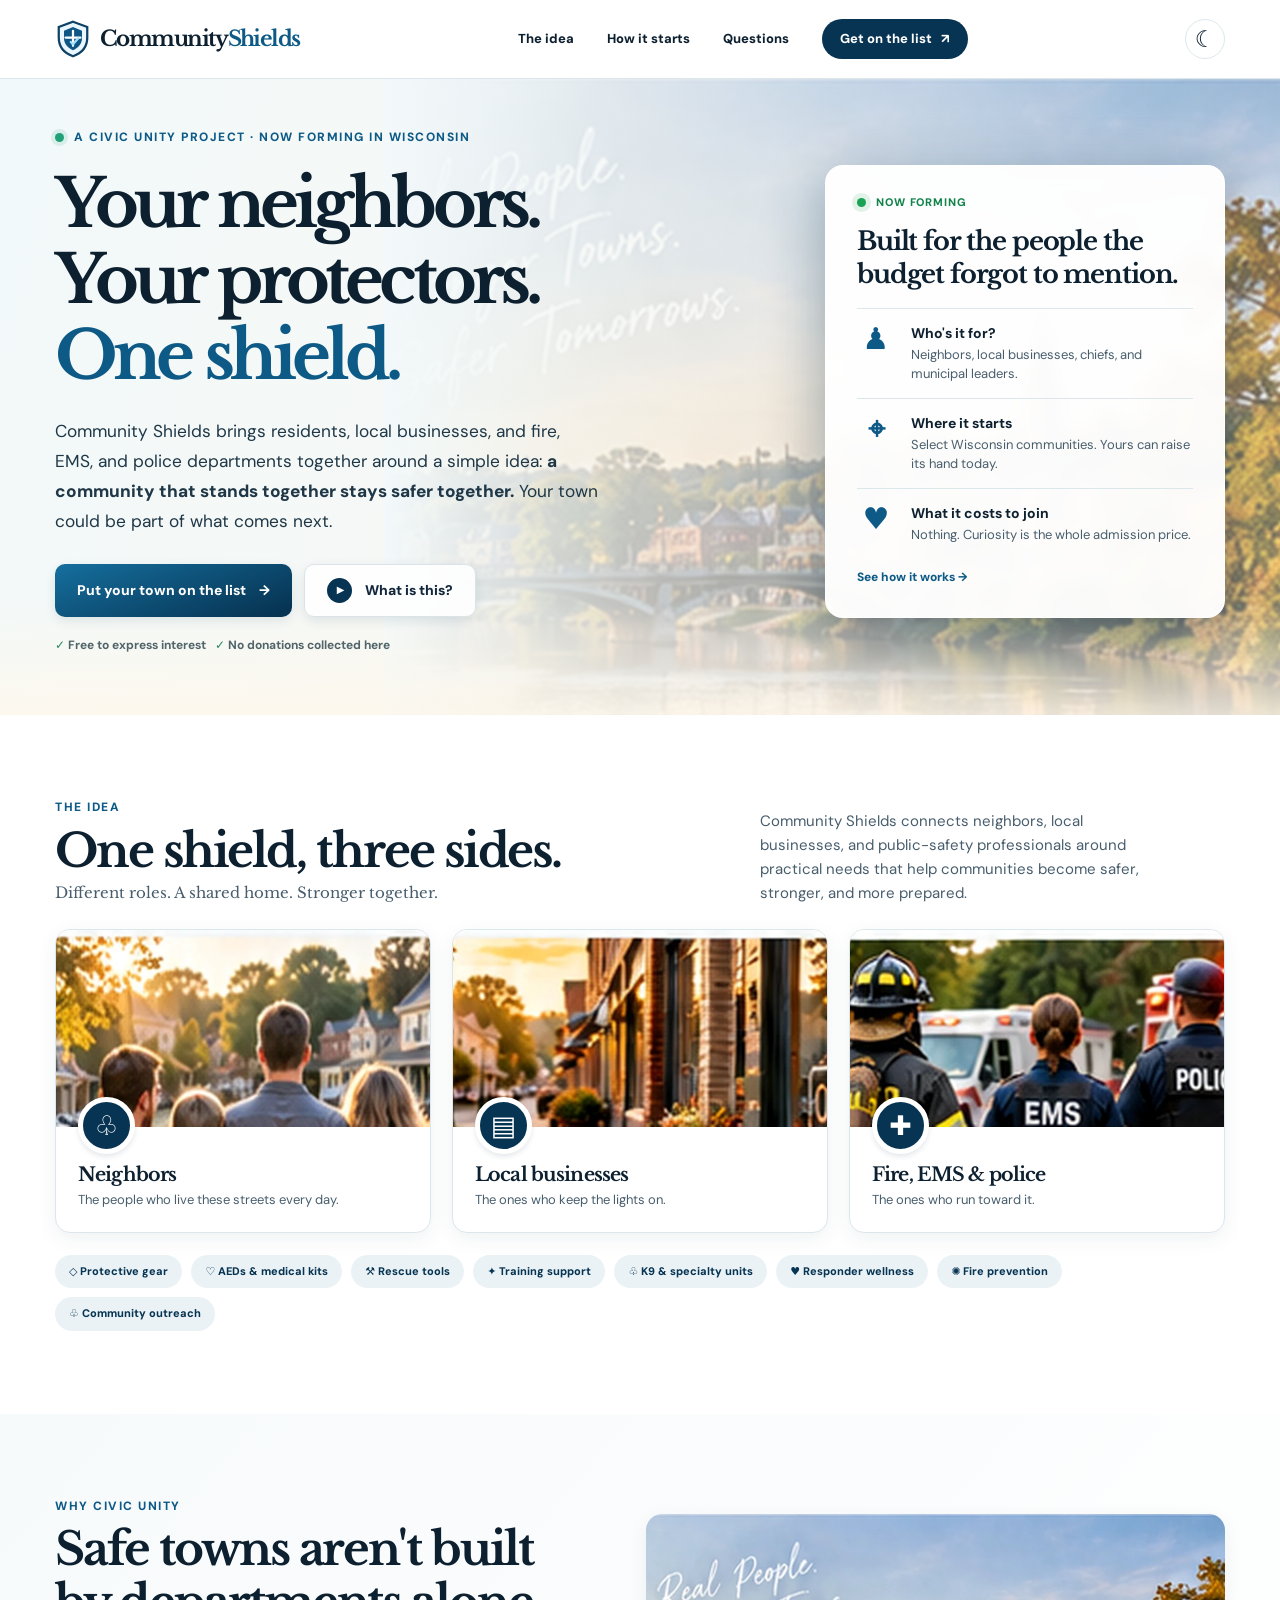
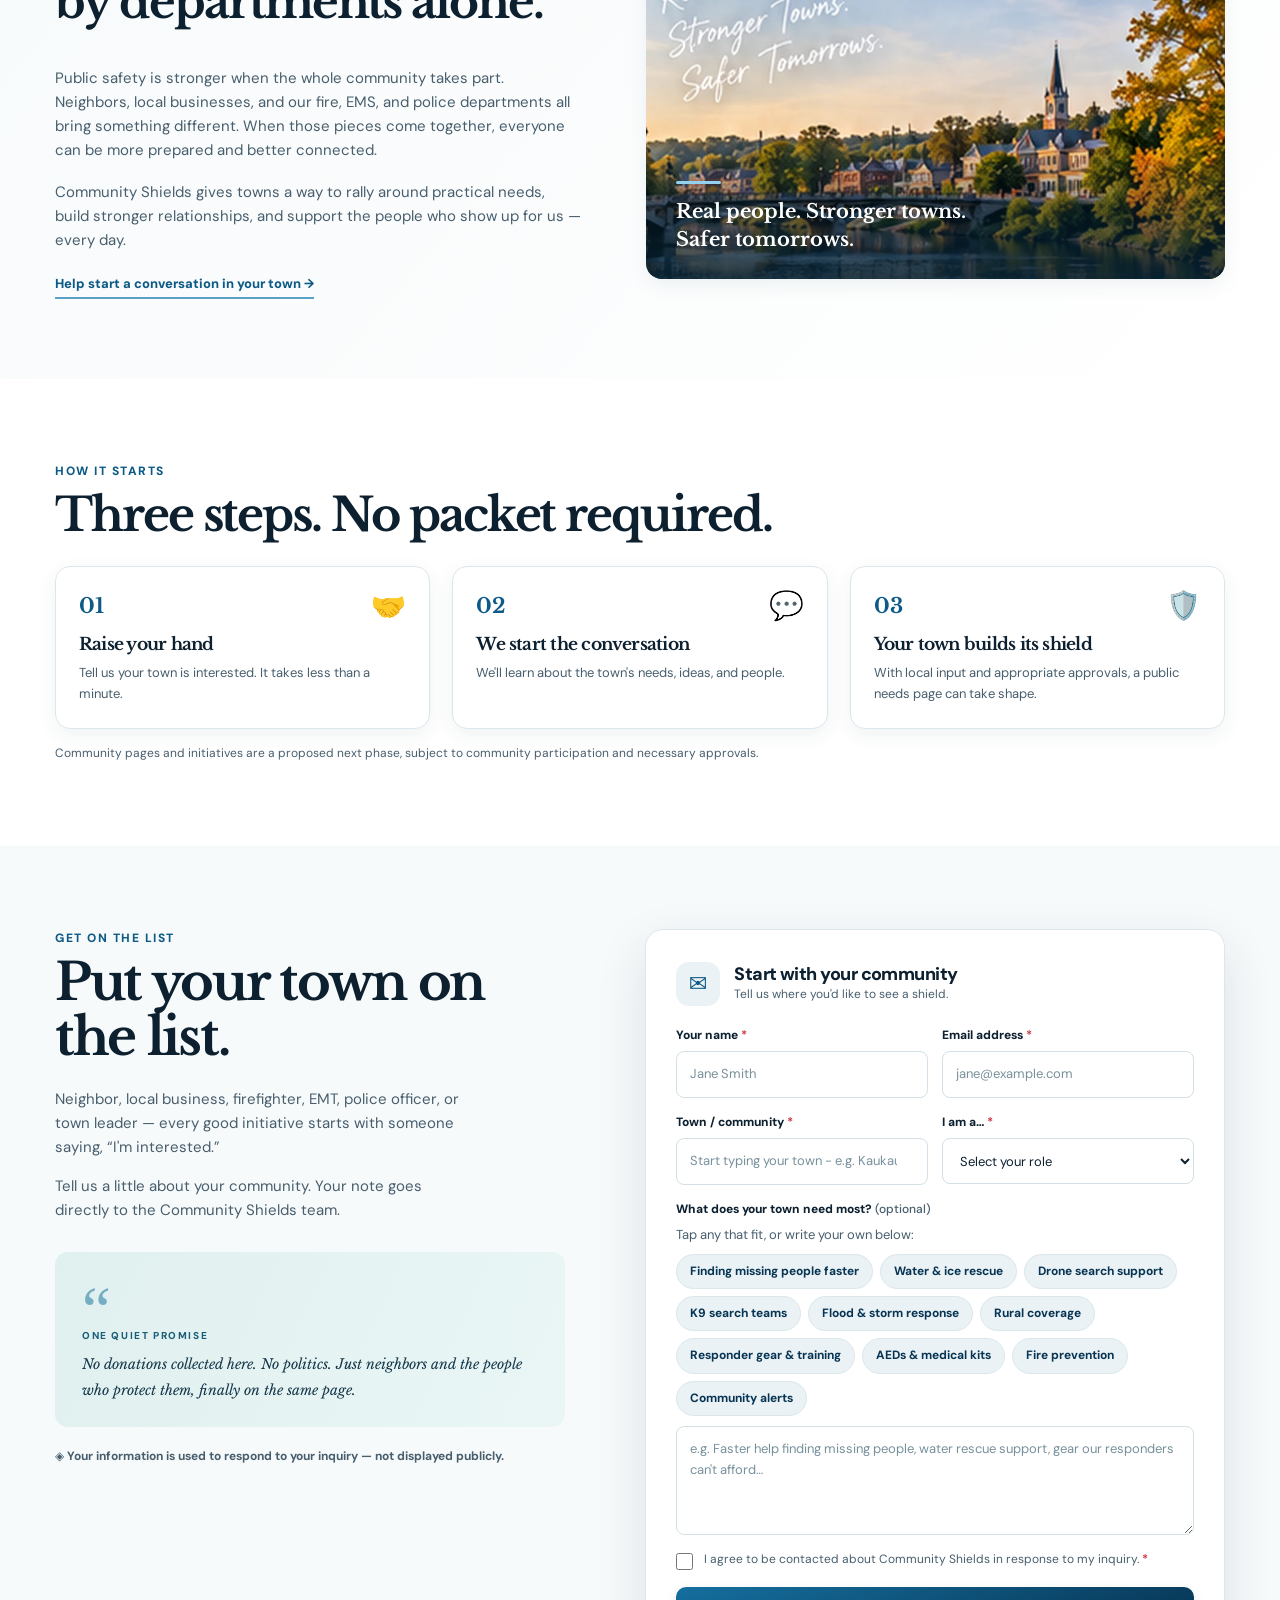
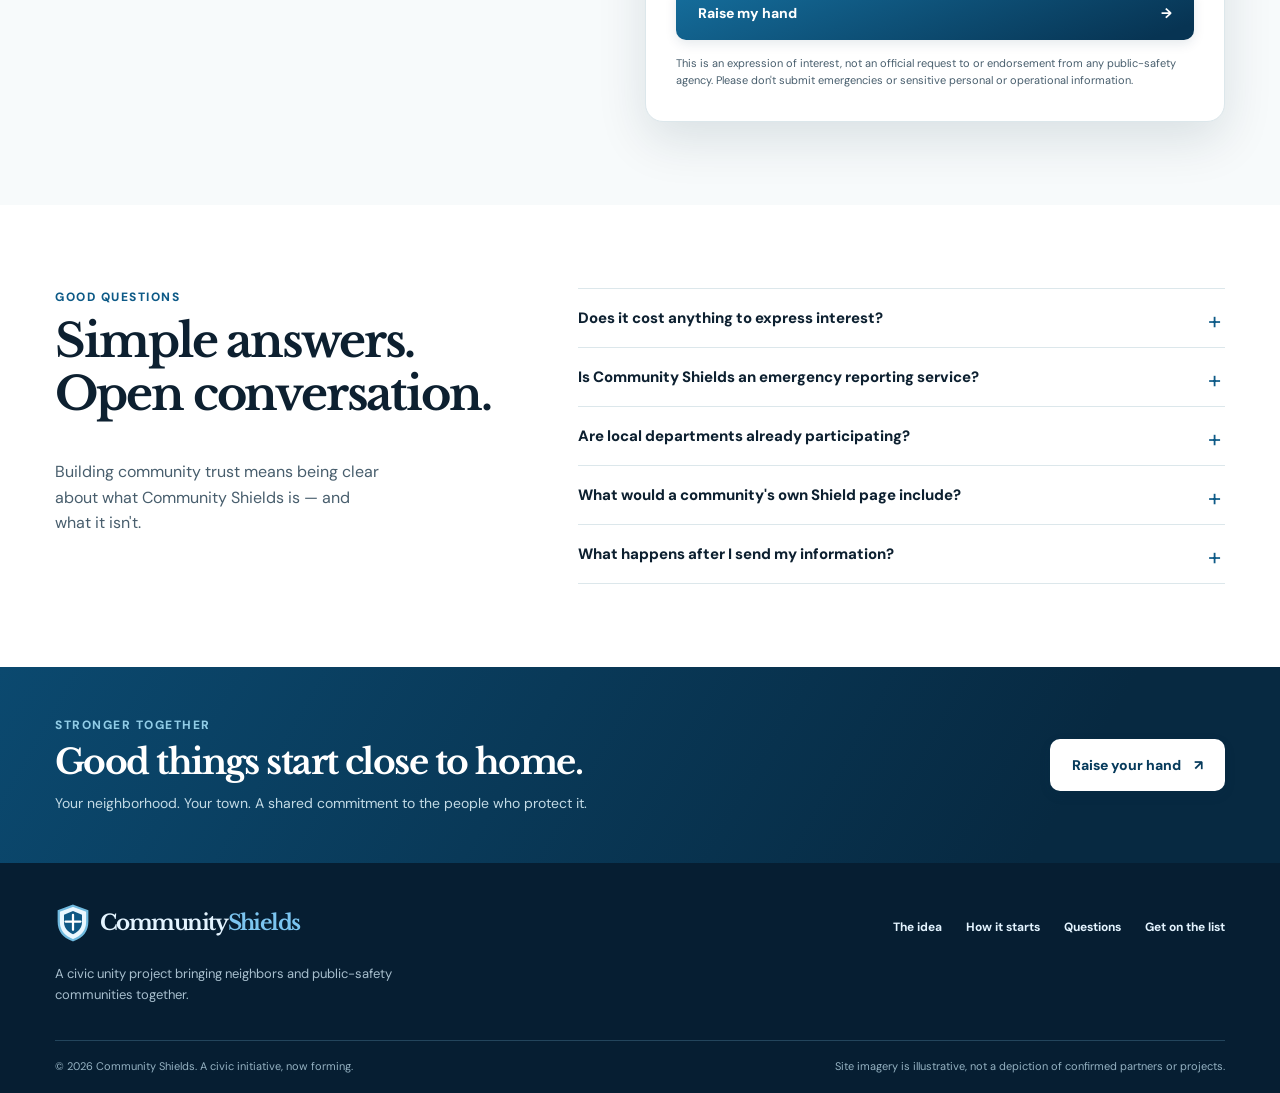
==== commit 6b9655ea: "Form upgrades: Wisconsin places autocomplete (659 places), expanded role options, clearer needs ques" ====
--- a/index.html
+++ b/index.html
@@ -76,18 +76,16 @@
 <section id="list" class="section join"><div class="container join-grid"><div class="join-copy"><p class="kicker">Get on the list</p><h2>Put your town on the list.</h2><p>Neighbor, local business, firefighter, EMT, police officer, or town leader — every good initiative starts with someone saying, “I'm interested.”</p><p>Tell us a little about your community. Your note goes directly to the Community Shields team.</p><blockquote><span class="quote-mark">“</span><span class="quote-eyebrow">One quiet promise</span><p>No donations collected here. No politics. Just neighbors and the people who protect them, finally on the same page.</p></blockquote><div class="contact-trust"><span aria-hidden="true">◈</span> Your information is used to respond to your inquiry — not displayed publicly.</div></div>
   <div class="form-card">
     <div class="form-topline"><span class="form-ring">✉</span><div><h3>Start with your community</h3><p>Tell us where you'd like to see a shield.</p></div></div>
-    <!-- FORM CONFIGURATION: Replace mppqygnw with the ID from your Formspree form's endpoint (e.g. abcdefgh). -->
     <form id="interest-form" action="https://formspree.io/f/mppqygnw" method="POST" novalidate>
       <input type="hidden" name="_subject" value="New Community Shields interest inquiry">
       <div class="trap" aria-hidden="true"><label for="website">Leave this field blank</label><input id="website" name="_gotcha" type="text" autocomplete="off" tabindex="-1"></div>
       <div class="fields-two"><div class="field"><label for="name">Your name <span aria-hidden="true">*</span></label><input id="name" name="name" type="text" autocomplete="name" placeholder="Jane Smith" minlength="2" maxlength="120" required></div><div class="field"><label for="email">Email address <span aria-hidden="true">*</span></label><input id="email" name="email" type="email" autocomplete="email" placeholder="jane@example.com" maxlength="254" required></div></div>
-      <div class="fields-two"><div class="field"><label for="town">Town / community <span aria-hidden="true">*</span></label><input id="town" name="town" type="text" autocomplete="address-level2" placeholder="e.g. Kaukauna, WI" maxlength="120" required></div><div class="field"><label for="role">I am a… <span aria-hidden="true">*</span></label><select id="role" name="role" required><option value="">Select your role</option><option>Neighbor / resident</option><option>Local business owner</option><option>Fire / EMS / police representative</option><option>Municipal / county leader</option><option>Nonprofit / civic organization</option><option>Just interested</option></select></div></div>
-      <div class="field"><label for="message">What should your town's shield stand for? <span class="optional">(optional)</span></label><textarea id="message" name="message" rows="4" maxlength="2500" placeholder="Share a local idea, a need you've noticed, or why you're raising your hand…"></textarea></div>
+      <div class="fields-two"><div class="field"><label for="town">Town / community <span aria-hidden="true">*</span></label><input id="town" name="town" type="text" list="wi-places" autocomplete="address-level2" placeholder="Start typing your town - e.g. Kaukauna" maxlength="120" required><datalist id="wi-places"></datalist></div><div class="field"><label for="role">I am a… <span aria-hidden="true">*</span></label><select id="role" name="role" required><option value="">Select your role</option><option>Neighbor / resident</option><option>Local business owner</option><option>Fire / EMS / police representative</option><option>Search &amp; rescue volunteer</option><option>County / tribal emergency management</option><option>Municipal / county leader</option><option>School staff or administrator</option><option>Nonprofit / civic organization</option><option>Faith / community group</option><option>Healthcare provider</option><option>Veteran / military family</option><option>Just interested</option><option>Other</option></select></div></div>
+      <div class="field"><label for="message">What does your town need most? <span class="optional">(optional)</span></label><p class="field-hint">Tap any that fit, or write your own below:</p><div class="need-chips"><button type="button" class="need-chip" data-need="Faster help finding missing people">Finding missing people faster</button><button type="button" class="need-chip" data-need="Water and ice rescue support">Water &amp; ice rescue</button><button type="button" class="need-chip" data-need="Drone search support for missing-person calls">Drone search support</button><button type="button" class="need-chip" data-need="K9 search team support">K9 search teams</button><button type="button" class="need-chip" data-need="Flood and storm response help">Flood &amp; storm response</button><button type="button" class="need-chip" data-need="Better response coverage for rural areas">Rural coverage</button><button type="button" class="need-chip" data-need="Gear and training our responders need">Responder gear &amp; training</button><button type="button" class="need-chip" data-need="AEDs and medical kits in public places">AEDs &amp; medical kits</button><button type="button" class="need-chip" data-need="Fire prevention and safety education">Fire prevention</button><button type="button" class="need-chip" data-need="A community alert network for local emergencies">Community alerts</button></div><textarea id="message" name="message" rows="4" maxlength="2500" placeholder="e.g. Faster help finding missing people, water rescue support, gear our responders can't afford…"></textarea></div>
       <label class="consent"><input type="checkbox" name="permission_to_contact" value="yes" required><span>I agree to be contacted about Community Shields in response to my inquiry. <b aria-hidden="true">*</b></span></label>
       <button class="button primary submit" id="submit-button" type="submit"><span id="submit-label">Raise my hand</span><span aria-hidden="true" id="submit-arrow">→</span></button>
-      <p id="form-mode" class="form-mode"></p>
       <div class="form-feedback" id="form-feedback" role="status" aria-live="polite" hidden></div>
-      <div id="draft-panel" class="draft-panel" hidden><strong>Message preview</strong><p>Copy this draft for your records. Formspree must be connected to deliver inquiries from the website.</p><textarea id="draft-text" rows="9" readonly aria-label="Generated inquiry draft"></textarea><button type="button" class="copy-btn" id="copy-draft">Copy draft</button></div>
+      
       <p class="fineprint">This is an expression of interest, not an official request to or endorsement from any public-safety agency. Please don't submit emergencies or sensitive personal or operational information.</p>
     </form>
   </div>
@@ -96,5 +94,6 @@
 <section class="closer"><div class="container closer-inner"><div><p class="kicker">Stronger together</p><h2>Good things start close to home.</h2><p>Your neighborhood. Your town. A shared commitment to the people who protect it.</p></div><a href="#list" class="button light">Raise your hand <span aria-hidden="true">↗</span></a></div></section>
 </main>
 <footer class="footer"><div class="container footer-main"><div><a href="#top" class="brand footer-brand" aria-label="Community Shields home"><svg class="logo" viewBox="0 0 48 52" aria-hidden="true"><path d="M24 3 43 10v14c0 12.5-7.6 21-19 25C12.6 45 5 36.5 5 24V10L24 3Z" fill="#eaf7ff" stroke="#70badf" stroke-width="3"/><path d="M24 10 36 15v10c0 7-4.5 12.6-12 16-7.5-3.4-12-9-12-16V15l12-5Z" fill="#0e5784"/><path d="M24 15v20M14 24h20" stroke="#fff" stroke-width="3" stroke-linecap="round"/></svg><span>Community<span class="brand-accent">Shields</span></span></a><p>A civic unity project bringing neighbors and public-safety communities together.</p></div><div class="footer-menu"><a href="#idea">The idea</a><a href="#start">How it starts</a><a href="#questions">Questions</a><a href="#list">Get on the list</a></div></div><div class="container footer-base"><p>© <span id="year"></span> Community Shields. A civic initiative, now forming.</p><p>Site imagery is illustrative, not a depiction of confirmed partners or projects.</p></div></footer>
+<script src="./wi-places.js" defer></script>
 <script src="./script.js" defer></script>
 </body></html>
--- a/styles.css
+++ b/styles.css
@@ -1,7 +1,12 @@
 :root{color-scheme:light;--paper:#fff;--bg:#f7fafb;--ink:#0d2030;--muted:#485e6d;--navy:#073453;--navy2:#0d5a87;--blue:#126c99;--line:#dce7eb;--chip:#eaf2f5;--card:#fff;--shadow:0 18px 50px rgba(6,40,59,.12);--shadowsoft:0 6px 20px rgba(15,55,79,.065);--radius:16px;--font:'DM Sans',system-ui,-apple-system,BlinkMacSystemFont,'Segoe UI',sans-serif;--display:'Libre Baskerville',Georgia,serif}
-*,*::before,*::after{box-sizing:border-box}html{scroll-behavior:smooth;scroll-padding-top:95px}body{margin:0;background:var(--paper);color:var(--ink);font-family:var(--font);font-size:16px;line-height:1.6;-webkit-font-smoothing:antialiased}button,input,select,textarea{font:inherit}button{cursor:pointer}a{color:inherit;text-decoration:none}img{max-width:100%;display:block}p,h1,h2,h3{margin-top:0}h1,h2,h3{line-height:1.16;letter-spacing:-.045em}h1,h2{font-family:var(--display);font-weight:700}h2{font-size:clamp(2.05rem,3.6vw,3.2rem)}h3{font-weight:800}.container{width:min(1170px,calc(100% - 72px));margin-inline:auto}.skip{position:absolute;top:-60px;left:1rem;z-index:1000;background:#fff;color:#042f4b;padding:.65rem 1rem;border-radius:10px}.skip:focus{top:1rem}:focus-visible{outline:3px solid #3faff0;outline-offset:4px}.section{padding:83px 0}.site-header{height:78px;position:sticky;top:0;z-index:100;background:color-mix(in srgb,var(--paper) 92%,transparent);box-shadow:0 1px 0 var(--line);backdrop-filter:blur(16px)}.nav-row{height:100%;display:flex;align-items:center;justify-content:space-between;gap:24px}.brand{display:inline-flex;align-items:center;gap:9px;white-space:nowrap;font-family:var(--display);font-size:clamp(1.05rem,1.8vw,1.34rem);font-weight:700;letter-spacing:-.07em}.logo{width:36px;height:40px;flex:none}.brand-accent{color:var(--navy2)}.nav-links{display:flex;gap:33px;align-items:center;font-weight:800;font-size:13px}.nav-links>a:not(.nav-cta):hover,.footer-menu a:hover{color:var(--blue)}.nav-cta{background:var(--navy);border-radius:100px;color:#fff;padding:10px 18px}.nav-cta:hover{background:var(--navy2)}.nav-cta span{padding-left:6px}.header-actions{display:flex;align-items:center;gap:10px}.theme-btn,.menu-btn{border:1px solid var(--line);background:var(--card);color:var(--ink);width:40px;height:40px;display:grid;place-items:center;border-radius:100px}.theme-btn{font-size:23px;line-height:1}.menu-btn{display:none}.menu-btn span{width:17px;height:2px;background:var(--ink);border-radius:4px;margin:-6px 0}.hero{position:relative;overflow:hidden;background:linear-gradient(106deg,#f2f9fa 1%,#f6f8f5 42%,#f5e8d5 100%);isolation:isolate}.hero-hills{position:absolute;inset:0 0 0 30%;z-index:-2;background-image:linear-gradient(90deg,#f2f9fa 0%,rgba(246,248,245,.65) 30%,rgba(242,249,250,.17) 83%),linear-gradient(0deg,rgba(245,232,213,.35),rgba(255,255,255,.09)),url('./assets/river-town.webp');background-size:cover;background-position:center 46%;filter:saturate(.9)}.hero:after{content:"";position:absolute;inset:auto 0 0;height:115px;background:linear-gradient(0deg,rgba(255,248,236,.8),transparent);z-index:-1}.hero-layout{min-height:595px;display:grid;grid-template-columns:minmax(0,1.05fr) minmax(320px,.77fr);gap:52px;align-items:center;padding:50px 0 60px}.hero-copy{max-width:650px}.eyebrow,.kicker{text-transform:uppercase;font-weight:800;letter-spacing:.125em;color:var(--navy2);font-size:12px;line-height:1.5}.eyebrow{display:flex;align-items:center;gap:10px;margin-bottom:20px}.eyebrow-dot{width:9px;height:9px;border-radius:50%;background:#20a178;box-shadow:0 0 0 4px #20a17820}.hero h1{font-size:clamp(2.7rem,5.2vw,5.3rem);line-height:1.14;margin-bottom:22px;letter-spacing:-.073em;white-space:nowrap}.hero h1 em{color:var(--navy2);font-style:normal}.hero-copy>p:not(.micro-trust){font-size:clamp(1rem,1.35vw,1.15rem);line-height:1.75;max-width:545px;color:#1f3747}.hero-copy strong{font-weight:800}.hero-buttons{display:flex;flex-wrap:wrap;gap:12px;margin-top:27px}.button{display:inline-flex;align-items:center;justify-content:center;gap:13px;min-height:52px;border:0;border-radius:10px;padding:13px 22px;line-height:1.2;font-size:14px;font-weight:800;transition:transform .18s,background .18s,box-shadow .18s;box-shadow:0 4px 12px #0d34521a}.button:hover{transform:translateY(-2px)}.primary{background:linear-gradient(160deg,#156f9e,#073453 93%);color:white}.primary:hover{background:linear-gradient(140deg,#1c80af,#0b4166)}.secondary{background:rgba(255,255,255,.9);border:1px solid #dbe3e9;color:#12273c}.play{display:inline-grid;place-items:center;border-radius:50%;width:25px;height:25px;background:var(--navy);color:white;font-size:10px;padding-left:2px}.micro-trust{font-size:12px!important;font-weight:700;color:#50646a!important;margin:19px 0 0}.micro-trust span{color:#268566}.signal-card{background:color-mix(in srgb,var(--card) 96%,transparent);border:1px solid rgba(255,255,255,.7);box-shadow:0 18px 60px #092d4260;border-radius:18px;padding:28px 31px;max-width:400px;justify-self:end;backdrop-filter:blur(8px)}.status{color:#11834a;text-transform:uppercase;font-weight:800;font-size:11px;letter-spacing:.08em;display:flex;gap:10px;align-items:center}.pulse{background:#1aa255;box-shadow:0 0 0 5px #1ca25520;width:9px;height:9px;border-radius:50%}.signal-card h2{font-size:clamp(1.32rem,2vw,1.75rem);letter-spacing:-.045em;line-height:1.27;margin:14px 0 18px}.signal-item{display:flex;gap:16px;align-items:flex-start;padding:15px 0;border-top:1px solid var(--line)}.signal-ico{width:38px;flex:none;color:var(--navy2);font-size:30px;font-weight:800;text-align:center;line-height:1}.signal-item strong{font-size:14px;display:block;line-height:1.35}.signal-item p{font-size:13px;line-height:1.42;color:var(--muted);margin:3px 0 0}.signal-link{font-size:12px;color:var(--navy2);font-weight:800;display:inline-block;margin-top:9px}.intro-row{display:grid;grid-template-columns:1fr .72fr;align-items:end;gap:60px;margin-bottom:24px}.kicker{margin-bottom:8px}.intro-row h2{margin-bottom:3px}.subheading{font-family:var(--display);color:var(--muted);margin:4px 0 0;font-size:15px}.intro-summary{font-size:15px;color:var(--muted);max-width:410px;margin:0}.feature-grid{display:grid;grid-template-columns:repeat(3,minmax(0,1fr));gap:21px}.feature-card{border-radius:15px;background:var(--card);border:1px solid var(--line);overflow:hidden;box-shadow:var(--shadowsoft);transition:transform .2s,box-shadow .2s}.feature-card:hover{transform:translateY(-3px);box-shadow:var(--shadow)}.feature-card img{width:100%;height:197px;object-fit:cover;object-position:center}.feature-inner{padding:0 22px 22px;position:relative}.feature-icon{display:grid;place-items:center;width:57px;height:57px;border:5px solid var(--card);background:var(--navy);color:#fff;border-radius:50%;font-size:27px;font-weight:800;margin-top:-30px;position:relative;box-shadow:0 3px 5px #092c481a}.feature-inner h3{font-family:var(--display);font-size:1.19rem;margin:10px 0 4px}.feature-inner p{color:var(--muted);font-size:13px;line-height:1.5;margin:0}.support-pills{display:flex;flex-wrap:wrap;gap:9px;margin-top:22px}.support-pills span{display:inline-flex;align-items:center;background:var(--chip);color:var(--navy);border-radius:99px;padding:8px 14px;font-size:11px;font-weight:800}.story{background:linear-gradient(130deg,var(--bg),var(--paper))}.story-grid{display:grid;grid-template-columns:1fr 1.1fr;gap:65px;align-items:center}.story-copy h2{font-size:clamp(2.2rem,3.55vw,3.55rem)}.story-copy>p:not(.kicker){color:var(--muted);font-size:15px;margin-bottom:18px}.underlink{font-weight:800;font-size:13px;color:var(--navy2);border-bottom:2px solid #5da0c7;padding-bottom:5px}.story-photo{border-radius:16px;overflow:hidden;position:relative;box-shadow:var(--shadowsoft);height:365px}.story-photo img{width:100%;height:100%;object-fit:cover;object-position:center}.photo-caption{position:absolute;bottom:0;left:0;right:0;padding:36px 30px 26px;background:linear-gradient(0deg,rgba(7,36,54,.87),transparent);font-family:var(--display);font-size:1.22rem;font-weight:700;color:#fff;line-height:1.4}.little-line{display:block;width:45px;height:3px;border-radius:3px;background:#94d1ef;margin-bottom:14px}.process .container>h2{margin-bottom:25px}.steps{display:grid;grid-template-columns:repeat(3,minmax(0,1fr));gap:22px}.step{border:1px solid var(--line);border-radius:15px;background:var(--card);padding:23px;box-shadow:var(--shadowsoft)}.step-top{display:flex;align-items:center;justify-content:space-between;margin-bottom:12px}.step-num{font-family:var(--display);font-size:1.3rem;color:var(--navy2);font-weight:700}.step-emoji{font-size:28px;line-height:1.1}.step h3{font-family:var(--display);font-size:1.07rem;margin-bottom:8px}.step p{font-size:13px;line-height:1.6;margin:0;color:var(--muted)}.process-note{font-size:12px;color:var(--muted);margin:15px 0 0}.join{background:var(--bg)}.join-grid{display:grid;grid-template-columns:.88fr 1fr;gap:80px;align-items:start}.join-copy h2{font-size:clamp(2.6rem,4vw,4rem);margin-bottom:21px;line-height:1.08}.join-copy>p:not(.kicker){color:var(--muted);font-size:15px;max-width:415px}.join-copy blockquote{background:linear-gradient(115deg,#e0f0ef,#eaf6f6);color:#16384b;border-radius:13px;margin:30px 0 20px;padding:26px 27px 24px;position:relative}.quote-mark{font-family:Georgia,serif;line-height:1;font-size:65px;color:#77adc2;display:block;height:42px}.quote-eyebrow{display:block;text-transform:uppercase;letter-spacing:.16em;font-size:10px;font-weight:800;color:#1a5d77;margin:8px 0}.join-copy blockquote p{font-family:var(--display);font-size:14px;font-style:italic;line-height:1.85;margin:0}.contact-trust{font-size:12px;color:var(--muted);font-weight:700}.form-card{border:1px solid var(--line);box-shadow:var(--shadow);padding:32px 30px;background:var(--card);border-radius:18px}.form-topline{display:flex;gap:14px;margin-bottom:20px;align-items:center}.form-ring{display:grid;place-items:center;width:44px;height:44px;background:var(--chip);border-radius:13px;color:var(--navy2);font-size:22px}.form-topline h3{font-size:18px;margin:0;letter-spacing:-.03em}.form-topline p{color:var(--muted);font-size:12px;margin:0}.fields-two{display:grid;grid-template-columns:1fr 1fr;gap:14px}.field{margin-bottom:15px}.field label{display:block;font-size:12px;font-weight:800;margin-bottom:6px;color:var(--ink)}.field label span:not(.optional){color:#cc3c45}.field label .optional{font-weight:500;color:var(--muted)}.field input,.field textarea,.field select{width:100%;display:block;border:1px solid #d3e0e5;background:var(--paper);color:var(--ink);border-radius:8px;padding:12px 13px;outline:0;transition:border-color .15s,box-shadow .15s;font-size:13px;min-height:46px}.field textarea{resize:vertical;min-height:106px}.field input:focus,.field textarea:focus,.field select:focus{border-color:#1574a0;box-shadow:0 0 0 3px rgba(21,116,160,.13)}.field input::placeholder,.field textarea::placeholder{color:#78909c}.field input[aria-invalid=true],.field select[aria-invalid=true],.field textarea[aria-invalid=true]{border-color:#b92e38;box-shadow:0 0 0 3px #b92e3820}.consent{display:flex;align-items:flex-start;gap:11px;font-size:12px;line-height:1.5;color:var(--muted);cursor:pointer;margin:0 0 17px}.consent input{margin:3px 0 0;width:17px;height:17px;accent-color:var(--navy2);flex:none}.consent b{color:#cc3c45}.submit{width:100%;min-height:53px;justify-content:space-between}.submit:disabled{opacity:.66;cursor:wait;transform:none}.form-mode{font-size:12px;color:var(--muted);text-align:center;margin:10px 0 0}.form-mode.is-preview{color:#966514;font-weight:700}.form-feedback{padding:12px 14px;border-radius:9px;font-size:13px;margin-top:14px;font-weight:700}.form-feedback.error{color:#8d2731;background:#fff0f0;border:1px solid #f1caca}.form-feedback.success{color:#13673d;background:#eaf9f0;border:1px solid #b1dfc3}.form-feedback.info{color:#775417;background:#fff9e6;border:1px solid #ead79c}.draft-panel{border:1px solid var(--line);background:var(--bg);padding:15px;border-radius:10px;margin-top:12px}.draft-panel strong{font-size:14px}.draft-panel p{font-size:12px;color:var(--muted)}.draft-panel textarea{width:100%;background:var(--paper);color:var(--ink);border:1px solid var(--line);padding:10px;border-radius:7px;resize:vertical;font-size:12px;min-height:150px}.copy-btn{background:var(--navy);border:0;color:#fff;border-radius:8px;padding:9px 14px;font-size:13px;font-weight:800;margin-top:8px}.fineprint{color:var(--muted);font-size:11px;line-height:1.55;margin:15px 0 0}.trap{position:absolute;left:-99999px;opacity:0;height:0;overflow:hidden}.faq-grid{display:grid;grid-template-columns:.7fr 1fr;gap:70px;align-items:start}.faq-lede{color:var(--muted);max-width:330px}.faqs details{border-bottom:1px solid var(--line);padding:17px 0}.faqs details:first-child{border-top:1px solid var(--line)}.faqs summary{cursor:pointer;font-weight:800;list-style:none;position:relative;padding-right:34px;font-size:15px}.faqs summary::-webkit-details-marker{display:none}.faqs summary:after{content:'+';position:absolute;right:4px;top:-4px;font-size:24px;font-weight:400;color:var(--navy2)}.faqs details[open] summary:after{content:'−'}.faqs details p{color:var(--muted);font-size:14px;line-height:1.7;margin:12px 22px 4px 0}.closer{background:linear-gradient(120deg,#0b496f,#072941 82%);color:white;padding:49px 0}.closer-inner{display:flex;align-items:center;justify-content:space-between;gap:20px}.closer h2{font-size:clamp(1.7rem,2.7vw,2.5rem);margin:4px 0 10px}.closer .kicker{color:#91cde7}.closer p:not(.kicker){margin:0;color:#c3dbe6;font-size:14px}.light{background:#fff;color:#073b5c;white-space:nowrap}.footer{background:#061e32;color:#e4f4ff;padding:40px 0 18px}.footer-main{display:flex;justify-content:space-between;gap:45px;align-items:start;padding-bottom:34px}.footer-brand .brand-accent{color:#7cc5f0}.footer-main>div>p{font-size:13px;color:#a7becd;max-width:380px;margin:13px 0 0}.footer-menu{display:flex;gap:24px;flex-wrap:wrap;font-size:12px;font-weight:700;padding-top:15px}.footer-base{border-top:1px solid #23455c;display:flex;justify-content:space-between;gap:24px;padding-top:17px;color:#95b2c2;font-size:11px}.footer-base p{margin:0}
+*,*::before,*::after{box-sizing:border-box}html{scroll-behavior:smooth;scroll-padding-top:95px}body{margin:0;background:var(--paper);color:var(--ink);font-family:var(--font);font-size:16px;line-height:1.6;-webkit-font-smoothing:antialiased}button,input,select,textarea{font:inherit}button{cursor:pointer}a{color:inherit;text-decoration:none}img{max-width:100%;display:block}p,h1,h2,h3{margin-top:0}h1,h2,h3{line-height:1.16;letter-spacing:-.045em}h1,h2{font-family:var(--display);font-weight:700}h2{font-size:clamp(2.05rem,3.6vw,3.2rem)}h3{font-weight:800}.container{width:min(1170px,calc(100% - 72px));margin-inline:auto}.skip{position:absolute;top:-60px;left:1rem;z-index:1000;background:#fff;color:#042f4b;padding:.65rem 1rem;border-radius:10px}.skip:focus{top:1rem}:focus-visible{outline:3px solid #3faff0;outline-offset:4px}.section{padding:83px 0}.site-header{height:78px;position:sticky;top:0;z-index:100;background:color-mix(in srgb,var(--paper) 92%,transparent);box-shadow:0 1px 0 var(--line);backdrop-filter:blur(16px)}.nav-row{height:100%;display:flex;align-items:center;justify-content:space-between;gap:24px}.brand{display:inline-flex;align-items:center;gap:9px;white-space:nowrap;font-family:var(--display);font-size:clamp(1.05rem,1.8vw,1.34rem);font-weight:700;letter-spacing:-.07em}.logo{width:36px;height:40px;flex:none}.brand-accent{color:var(--navy2)}.nav-links{display:flex;gap:33px;align-items:center;font-weight:800;font-size:13px}.nav-links>a:not(.nav-cta):hover,.footer-menu a:hover{color:var(--blue)}.nav-cta{background:var(--navy);border-radius:100px;color:#fff;padding:10px 18px}.nav-cta:hover{background:var(--navy2)}.nav-cta span{padding-left:6px}.header-actions{display:flex;align-items:center;gap:10px}.theme-btn,.menu-btn{border:1px solid var(--line);background:var(--card);color:var(--ink);width:40px;height:40px;display:grid;place-items:center;border-radius:100px}.theme-btn{font-size:23px;line-height:1}.menu-btn{display:none}.menu-btn span{width:17px;height:2px;background:var(--ink);border-radius:4px;margin:-6px 0}.hero{position:relative;overflow:hidden;background:linear-gradient(106deg,#f2f9fa 1%,#f6f8f5 42%,#f5e8d5 100%);isolation:isolate}.hero-hills{position:absolute;inset:0 0 0 30%;z-index:-2;background-image:linear-gradient(90deg,#f2f9fa 0%,rgba(246,248,245,.65) 30%,rgba(242,249,250,.17) 83%),linear-gradient(0deg,rgba(245,232,213,.35),rgba(255,255,255,.09)),url('./assets/river-town.webp');background-size:cover;background-position:center 46%;filter:saturate(.9)}.hero:after{content:"";position:absolute;inset:auto 0 0;height:115px;background:linear-gradient(0deg,rgba(255,248,236,.8),transparent);z-index:-1}.hero-layout{min-height:595px;display:grid;grid-template-columns:minmax(0,1.05fr) minmax(320px,.77fr);gap:52px;align-items:center;padding:50px 0 60px}.hero-copy{max-width:650px}.eyebrow,.kicker{text-transform:uppercase;font-weight:800;letter-spacing:.125em;color:var(--navy2);font-size:12px;line-height:1.5}.eyebrow{display:flex;align-items:center;gap:10px;margin-bottom:20px}.eyebrow-dot{width:9px;height:9px;border-radius:50%;background:#20a178;box-shadow:0 0 0 4px #20a17820}.hero h1{font-size:clamp(2.7rem,5.2vw,5.3rem);line-height:1.14;margin-bottom:22px;letter-spacing:-.073em;white-space:nowrap}.hero h1 em{color:var(--navy2);font-style:normal}.hero-copy>p:not(.micro-trust){font-size:clamp(1rem,1.35vw,1.15rem);line-height:1.75;max-width:545px;color:#1f3747}.hero-copy strong{font-weight:800}.hero-buttons{display:flex;flex-wrap:wrap;gap:12px;margin-top:27px}.button{display:inline-flex;align-items:center;justify-content:center;gap:13px;min-height:52px;border:0;border-radius:10px;padding:13px 22px;line-height:1.2;font-size:14px;font-weight:800;transition:transform .18s,background .18s,box-shadow .18s;box-shadow:0 4px 12px #0d34521a}.button:hover{transform:translateY(-2px)}.primary{background:linear-gradient(160deg,#156f9e,#073453 93%);color:white}.primary:hover{background:linear-gradient(140deg,#1c80af,#0b4166)}.secondary{background:rgba(255,255,255,.9);border:1px solid #dbe3e9;color:#12273c}.play{display:inline-grid;place-items:center;border-radius:50%;width:25px;height:25px;background:var(--navy);color:white;font-size:10px;padding-left:2px}.micro-trust{font-size:12px!important;font-weight:700;color:#50646a!important;margin:19px 0 0}.micro-trust span{color:#268566}.signal-card{background:color-mix(in srgb,var(--card) 96%,transparent);border:1px solid rgba(255,255,255,.7);box-shadow:0 18px 60px #092d4260;border-radius:18px;padding:28px 31px;max-width:400px;justify-self:end;backdrop-filter:blur(8px)}.status{color:#11834a;text-transform:uppercase;font-weight:800;font-size:11px;letter-spacing:.08em;display:flex;gap:10px;align-items:center}.pulse{background:#1aa255;box-shadow:0 0 0 5px #1ca25520;width:9px;height:9px;border-radius:50%}.signal-card h2{font-size:clamp(1.32rem,2vw,1.75rem);letter-spacing:-.045em;line-height:1.27;margin:14px 0 18px}.signal-item{display:flex;gap:16px;align-items:flex-start;padding:15px 0;border-top:1px solid var(--line)}.signal-ico{width:38px;flex:none;color:var(--navy2);font-size:30px;font-weight:800;text-align:center;line-height:1}.signal-item strong{font-size:14px;display:block;line-height:1.35}.signal-item p{font-size:13px;line-height:1.42;color:var(--muted);margin:3px 0 0}.signal-link{font-size:12px;color:var(--navy2);font-weight:800;display:inline-block;margin-top:9px}.intro-row{display:grid;grid-template-columns:1fr .72fr;align-items:end;gap:60px;margin-bottom:24px}.kicker{margin-bottom:8px}.intro-row h2{margin-bottom:3px}.subheading{font-family:var(--display);color:var(--muted);margin:4px 0 0;font-size:15px}.intro-summary{font-size:15px;color:var(--muted);max-width:410px;margin:0}.feature-grid{display:grid;grid-template-columns:repeat(3,minmax(0,1fr));gap:21px}.feature-card{border-radius:15px;background:var(--card);border:1px solid var(--line);overflow:hidden;box-shadow:var(--shadowsoft);transition:transform .2s,box-shadow .2s}.feature-card:hover{transform:translateY(-3px);box-shadow:var(--shadow)}.feature-card img{width:100%;height:197px;object-fit:cover;object-position:center}.feature-inner{padding:0 22px 22px;position:relative}.feature-icon{display:grid;place-items:center;width:57px;height:57px;border:5px solid var(--card);background:var(--navy);color:#fff;border-radius:50%;font-size:27px;font-weight:800;margin-top:-30px;position:relative;box-shadow:0 3px 5px #092c481a}.feature-inner h3{font-family:var(--display);font-size:1.19rem;margin:10px 0 4px}.feature-inner p{color:var(--muted);font-size:13px;line-height:1.5;margin:0}.support-pills{display:flex;flex-wrap:wrap;gap:9px;margin-top:22px}.support-pills span{display:inline-flex;align-items:center;background:var(--chip);color:var(--navy);border-radius:99px;padding:8px 14px;font-size:11px;font-weight:800}.story{background:linear-gradient(130deg,var(--bg),var(--paper))}.story-grid{display:grid;grid-template-columns:1fr 1.1fr;gap:65px;align-items:center}.story-copy h2{font-size:clamp(2.2rem,3.55vw,3.55rem)}.story-copy>p:not(.kicker){color:var(--muted);font-size:15px;margin-bottom:18px}.underlink{font-weight:800;font-size:13px;color:var(--navy2);border-bottom:2px solid #5da0c7;padding-bottom:5px}.story-photo{border-radius:16px;overflow:hidden;position:relative;box-shadow:var(--shadowsoft);height:365px}.story-photo img{width:100%;height:100%;object-fit:cover;object-position:center}.photo-caption{position:absolute;bottom:0;left:0;right:0;padding:36px 30px 26px;background:linear-gradient(0deg,rgba(7,36,54,.87),transparent);font-family:var(--display);font-size:1.22rem;font-weight:700;color:#fff;line-height:1.4}.little-line{display:block;width:45px;height:3px;border-radius:3px;background:#94d1ef;margin-bottom:14px}.process .container>h2{margin-bottom:25px}.steps{display:grid;grid-template-columns:repeat(3,minmax(0,1fr));gap:22px}.step{border:1px solid var(--line);border-radius:15px;background:var(--card);padding:23px;box-shadow:var(--shadowsoft)}.step-top{display:flex;align-items:center;justify-content:space-between;margin-bottom:12px}.step-num{font-family:var(--display);font-size:1.3rem;color:var(--navy2);font-weight:700}.step-emoji{font-size:28px;line-height:1.1}.step h3{font-family:var(--display);font-size:1.07rem;margin-bottom:8px}.step p{font-size:13px;line-height:1.6;margin:0;color:var(--muted)}.process-note{font-size:12px;color:var(--muted);margin:15px 0 0}.join{background:var(--bg)}.join-grid{display:grid;grid-template-columns:.88fr 1fr;gap:80px;align-items:start}.join-copy h2{font-size:clamp(2.6rem,4vw,4rem);margin-bottom:21px;line-height:1.08}.join-copy>p:not(.kicker){color:var(--muted);font-size:15px;max-width:415px}.join-copy blockquote{background:linear-gradient(115deg,#e0f0ef,#eaf6f6);color:#16384b;border-radius:13px;margin:30px 0 20px;padding:26px 27px 24px;position:relative}.quote-mark{font-family:Georgia,serif;line-height:1;font-size:65px;color:#77adc2;display:block;height:42px}.quote-eyebrow{display:block;text-transform:uppercase;letter-spacing:.16em;font-size:10px;font-weight:800;color:#1a5d77;margin:8px 0}.join-copy blockquote p{font-family:var(--display);font-size:14px;font-style:italic;line-height:1.85;margin:0}.contact-trust{font-size:12px;color:var(--muted);font-weight:700}.form-card{border:1px solid var(--line);box-shadow:var(--shadow);padding:32px 30px;background:var(--card);border-radius:18px}.form-topline{display:flex;gap:14px;margin-bottom:20px;align-items:center}.form-ring{display:grid;place-items:center;width:44px;height:44px;background:var(--chip);border-radius:13px;color:var(--navy2);font-size:22px}.form-topline h3{font-size:18px;margin:0;letter-spacing:-.03em}.form-topline p{color:var(--muted);font-size:12px;margin:0}.fields-two{display:grid;grid-template-columns:1fr 1fr;gap:14px}.field{margin-bottom:15px}.field label{display:block;font-size:12px;font-weight:800;margin-bottom:6px;color:var(--ink)}.field label span:not(.optional){color:#cc3c45}.field label .optional{font-weight:500;color:var(--muted)}.field input,.field textarea,.field select{width:100%;display:block;border:1px solid #d3e0e5;background:var(--paper);color:var(--ink);border-radius:8px;padding:12px 13px;outline:0;transition:border-color .15s,box-shadow .15s;font-size:13px;min-height:46px}.field textarea{resize:vertical;min-height:106px}.field input:focus,.field textarea:focus,.field select:focus{border-color:#1574a0;box-shadow:0 0 0 3px rgba(21,116,160,.13)}.field input::placeholder,.field textarea::placeholder{color:#78909c}.field input[aria-invalid=true],.field select[aria-invalid=true],.field textarea[aria-invalid=true]{border-color:#b92e38;box-shadow:0 0 0 3px #b92e3820}.consent{display:flex;align-items:flex-start;gap:11px;font-size:12px;line-height:1.5;color:var(--muted);cursor:pointer;margin:0 0 17px}.consent input{margin:3px 0 0;width:17px;height:17px;accent-color:var(--navy2);flex:none}.consent b{color:#cc3c45}.submit{width:100%;min-height:53px;justify-content:space-between}.submit:disabled{opacity:.66;cursor:wait;transform:none}.form-feedback{padding:12px 14px;border-radius:9px;font-size:13px;margin-top:14px;font-weight:700}.form-feedback.error{color:#8d2731;background:#fff0f0;border:1px solid #f1caca}.form-feedback.success{color:#13673d;background:#eaf9f0;border:1px solid #b1dfc3}.form-feedback.info{color:#775417;background:#fff9e6;border:1px solid #ead79c}.draft-panel{border:1px solid var(--line);background:var(--bg);padding:15px;border-radius:10px;margin-top:12px}.draft-panel strong{font-size:14px}.draft-panel p{font-size:12px;color:var(--muted)}.draft-panel textarea{width:100%;background:var(--paper);color:var(--ink);border:1px solid var(--line);padding:10px;border-radius:7px;resize:vertical;font-size:12px;min-height:150px}.copy-btn{background:var(--navy);border:0;color:#fff;border-radius:8px;padding:9px 14px;font-size:13px;font-weight:800;margin-top:8px}.fineprint{color:var(--muted);font-size:11px;line-height:1.55;margin:15px 0 0}.trap{position:absolute;left:-99999px;opacity:0;height:0;overflow:hidden}.faq-grid{display:grid;grid-template-columns:.7fr 1fr;gap:70px;align-items:start}.faq-lede{color:var(--muted);max-width:330px}.faqs details{border-bottom:1px solid var(--line);padding:17px 0}.faqs details:first-child{border-top:1px solid var(--line)}.faqs summary{cursor:pointer;font-weight:800;list-style:none;position:relative;padding-right:34px;font-size:15px}.faqs summary::-webkit-details-marker{display:none}.faqs summary:after{content:'+';position:absolute;right:4px;top:-4px;font-size:24px;font-weight:400;color:var(--navy2)}.faqs details[open] summary:after{content:'−'}.faqs details p{color:var(--muted);font-size:14px;line-height:1.7;margin:12px 22px 4px 0}.closer{background:linear-gradient(120deg,#0b496f,#072941 82%);color:white;padding:49px 0}.closer-inner{display:flex;align-items:center;justify-content:space-between;gap:20px}.closer h2{font-size:clamp(1.7rem,2.7vw,2.5rem);margin:4px 0 10px}.closer .kicker{color:#91cde7}.closer p:not(.kicker){margin:0;color:#c3dbe6;font-size:14px}.light{background:#fff;color:#073b5c;white-space:nowrap}.footer{background:#061e32;color:#e4f4ff;padding:40px 0 18px}.footer-main{display:flex;justify-content:space-between;gap:45px;align-items:start;padding-bottom:34px}.footer-brand .brand-accent{color:#7cc5f0}.footer-main>div>p{font-size:13px;color:#a7becd;max-width:380px;margin:13px 0 0}.footer-menu{display:flex;gap:24px;flex-wrap:wrap;font-size:12px;font-weight:700;padding-top:15px}.footer-base{border-top:1px solid #23455c;display:flex;justify-content:space-between;gap:24px;padding-top:17px;color:#95b2c2;font-size:11px}.footer-base p{margin:0}
 [data-theme='dark']{color-scheme:dark;--paper:#0a1b2a;--bg:#0e2535;--ink:#e9f5fc;--muted:#b2c8d7;--navy:#146a93;--navy2:#83c9f0;--blue:#8bd5ff;--line:#2a4759;--chip:#1c3a4d;--card:#132c3e;--shadow:0 18px 50px rgba(0,0,0,.3);--shadowsoft:0 6px 20px rgba(0,0,0,.15)}[data-theme='dark'] .site-header{background:rgba(10,27,42,.92)}[data-theme='dark'] .hero{background:linear-gradient(120deg,#122b3a,#193e52 55%,#153444)}[data-theme='dark'] .hero-hills{opacity:.24;background-image:linear-gradient(90deg,#0e2535,transparent),url('./assets/river-town.webp')}[data-theme='dark'] .hero:after{background:linear-gradient(0deg,rgba(10,27,42,.65),transparent)}[data-theme='dark'] .hero-copy>p:not(.micro-trust){color:#dcebf4}[data-theme='dark'] .micro-trust{color:#b6c8d4!important}[data-theme='dark'] .signal-card{background:rgba(19,44,62,.95);border-color:#355467;box-shadow:0 18px 60px #020f1bc0}[data-theme='dark'] .nav-cta{color:#fff}[data-theme='dark'] .secondary{background:#14354b;border-color:#375a6a;color:#fff}[data-theme='dark'] .story{background:linear-gradient(120deg,#11293a,#0a1b2a)}[data-theme='dark'] .join-copy blockquote{background:#1c3c47;color:#eaf8ff}[data-theme='dark'] .quote-eyebrow{color:#8bd5f0}[data-theme='dark'] .field input,[data-theme='dark'] .field textarea,[data-theme='dark'] .field select{border-color:#335568}[data-theme='dark'] .closer{background:linear-gradient(120deg,#164b70,#06243d)}
 @media(max-width:1000px){.hero-layout{gap:28px;grid-template-columns:1.15fr .8fr}.hero h1{font-size:clamp(2.5rem,5.1vw,4.2rem)}.signal-card{padding:22px}.story-grid,.join-grid{gap:36px}.section{padding:65px 0}.nav-links{gap:20px}}
 @media(max-width:760px){.container{width:min(100% - 36px,540px)}.site-header{height:69px}.brand{font-size:1.12rem}.logo{width:31px;height:35px}.menu-btn{display:flex;flex-direction:column;align-items:center;justify-content:center}.nav-links{display:none;position:absolute;top:69px;left:0;right:0;background:var(--card);border-bottom:1px solid var(--line);padding:18px 20px 22px;box-shadow:var(--shadowsoft);flex-direction:column;align-items:stretch;gap:6px}.nav-links.open{display:flex}.nav-links a{padding:12px;border-radius:9px}.nav-cta{text-align:center}.hero-layout{grid-template-columns:1fr;gap:25px;padding:49px 0 52px;min-height:0}.hero-hills{inset:0;opacity:.35;background-position:center}.hero h1{font-size:clamp(2.53rem,8.3vw,4rem);white-space:normal}.hero-copy>p:not(.micro-trust){font-size:15px}.signal-card{justify-self:stretch;max-width:none}.signal-item{padding:10px 0}.intro-row,.story-grid,.join-grid,.faq-grid{grid-template-columns:1fr;gap:25px}.feature-grid{grid-template-columns:1fr;gap:17px}.feature-card img{height:195px}.feature-card{max-width:none}.feature-inner{padding-bottom:22px}.story-photo{height:260px}.steps{grid-template-columns:1fr;gap:13px}.step{padding:20px}.join-copy h2 br{display:none}.join-copy blockquote{margin:24px 0}.form-card{padding:23px 19px}.intro-summary{max-width:100%}.closer-inner,.footer-main,.footer-base{flex-direction:column;align-items:flex-start}.closer .light{margin-top:12px}.footer-menu{gap:14px 25px}.footer-base{gap:8px}.section{padding:53px 0}}
 @media(max-width:420px){.container{width:calc(100% - 30px)}.brand{font-size:.98rem}.hero-buttons{flex-direction:column}.hero-buttons .button{width:100%}.fields-two{grid-template-columns:1fr;gap:0}.form-card{padding:20px 15px}.micro-trust{line-height:1.7}.support-pills span{font-size:10px}.eyebrow{font-size:10px}.hero h1{font-size:clamp(2.35rem,9.5vw,3rem)}}
 @media(prefers-reduced-motion:reduce){html{scroll-behavior:auto}*,*::before,*::after{transition:none!important;animation:none!important}}
+
+.field-hint{font-size:13px;color:var(--muted);margin:2px 0 8px}
+.need-chips{display:flex;flex-wrap:wrap;gap:7px;margin:0 0 10px}
+.need-chip{display:inline-flex;align-items:center;background:var(--chip);color:var(--navy);border:1px solid var(--line);border-radius:99px;padding:7px 13px;font-size:12px;font-weight:700;font-family:var(--font);cursor:pointer}
+.need-chip:hover,.need-chip:focus-visible{background:var(--navy);color:#fff;border-color:var(--navy)}
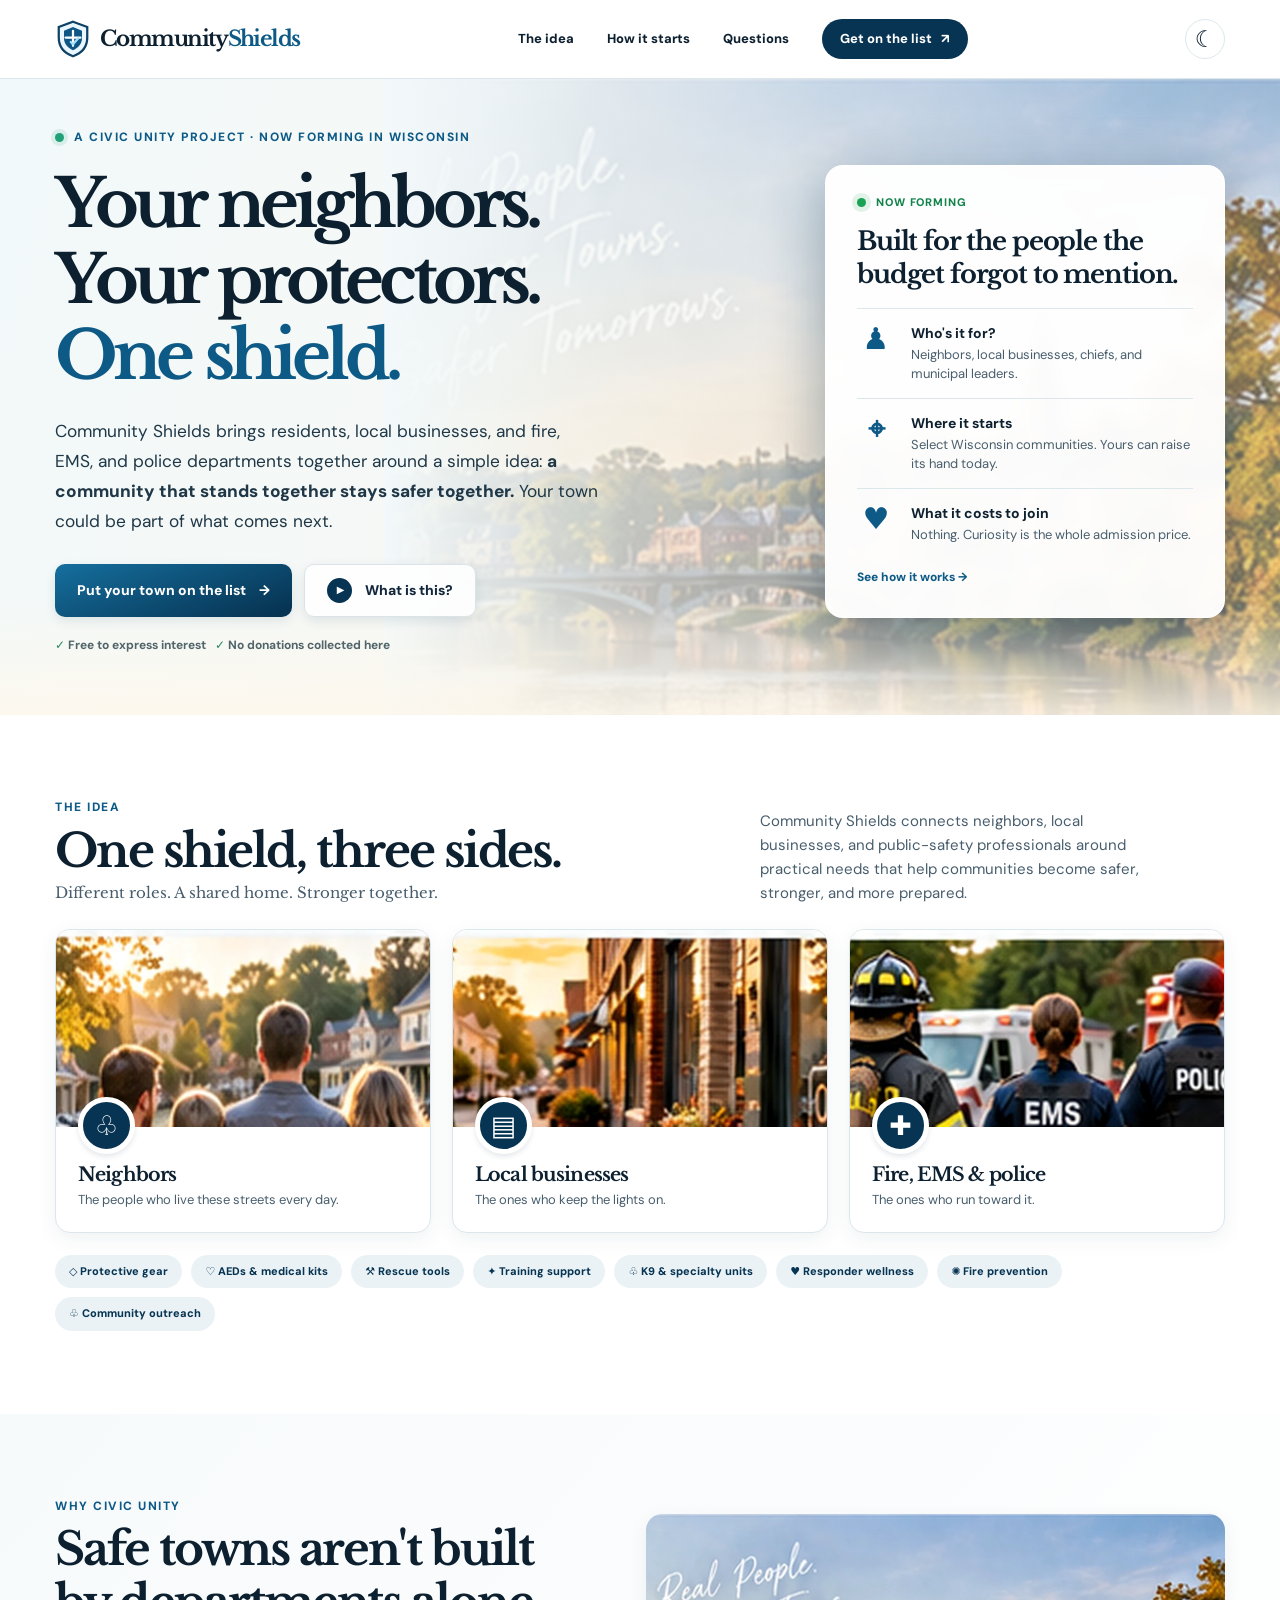
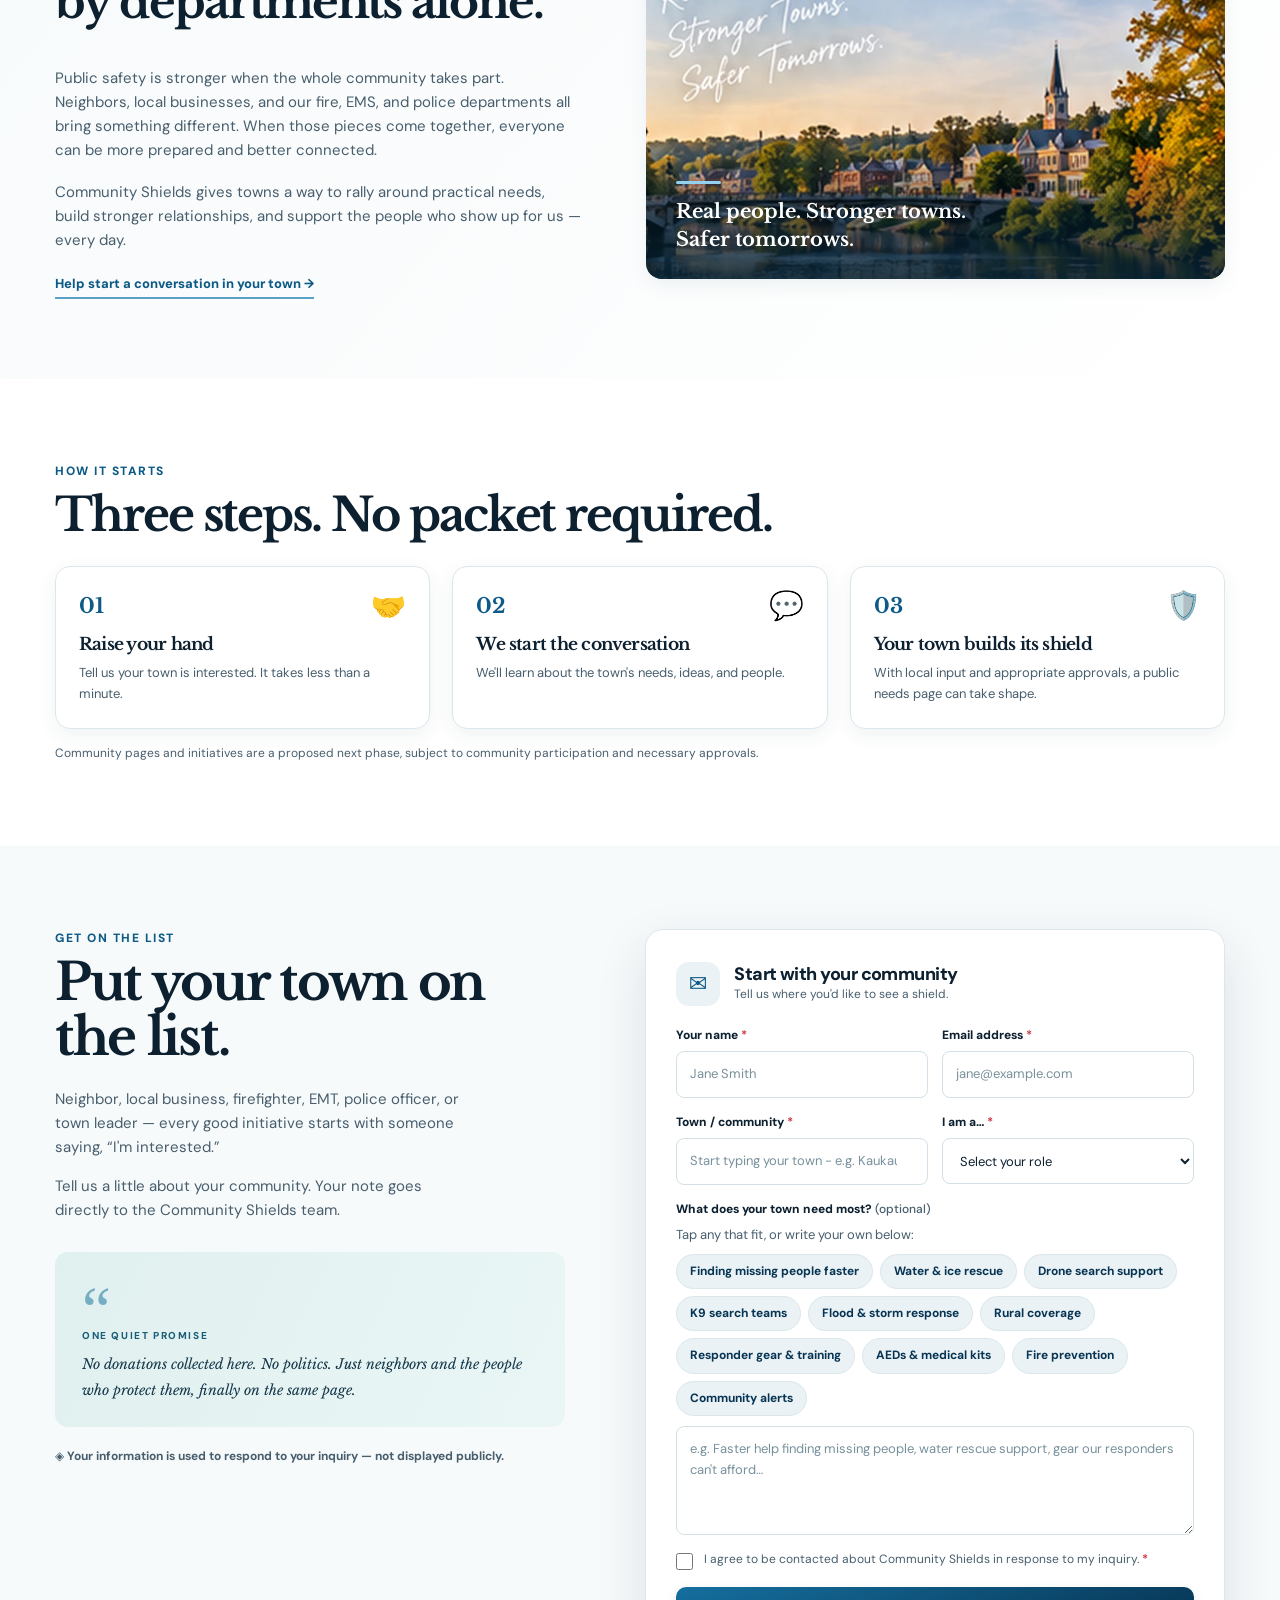
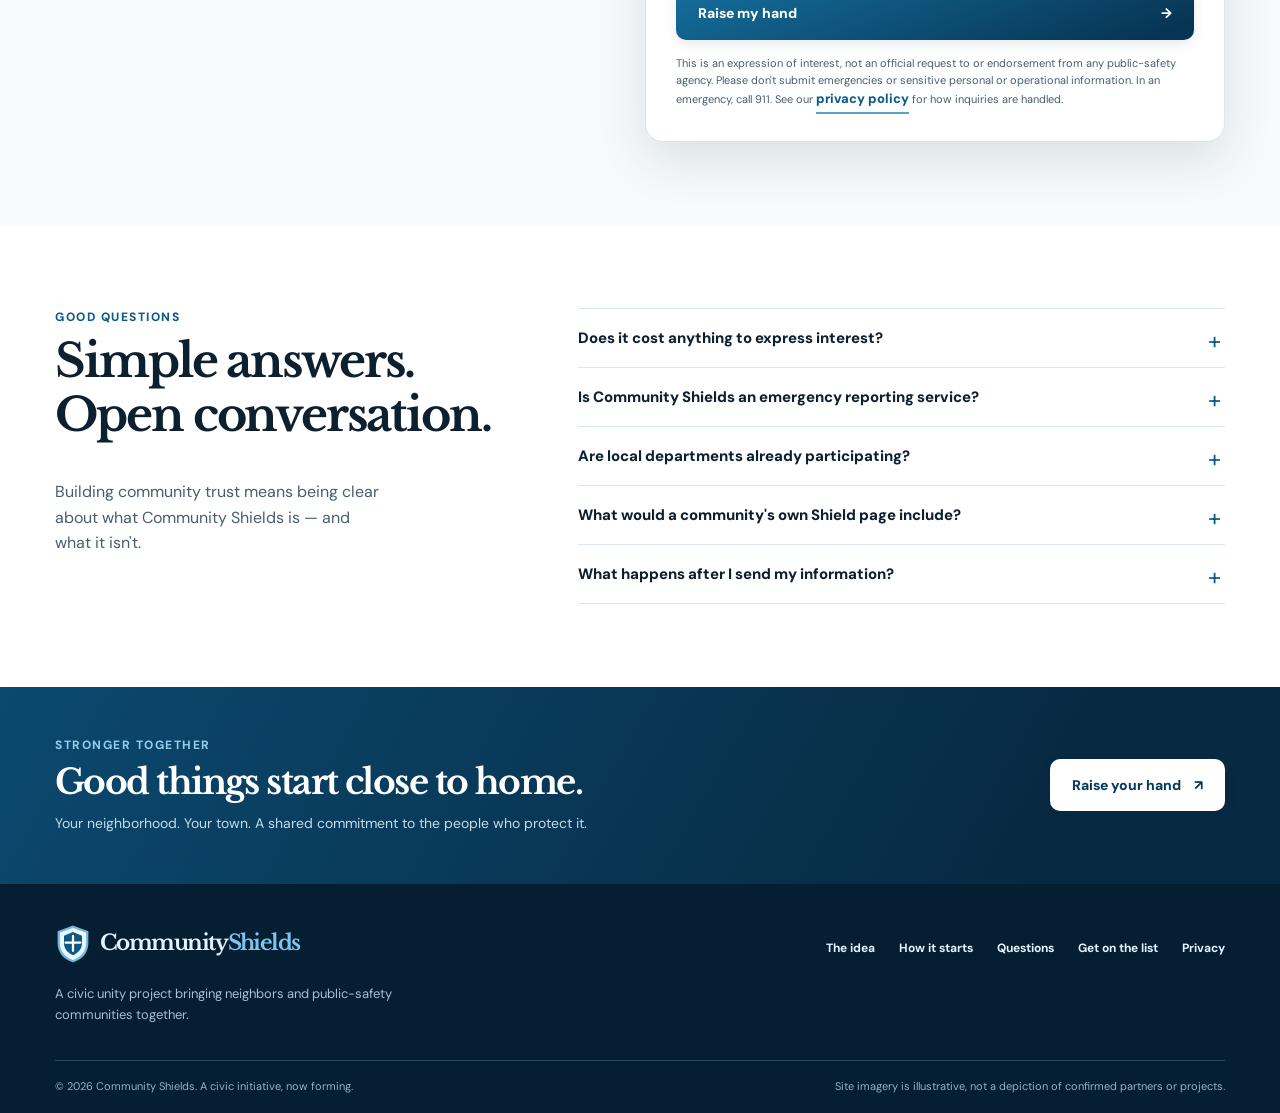
==== commit 531b943a: "Launch completion: privacy policy, custom 404, fix duplicated head tags and invalid JSON-LD, privacy" ====
--- a/index.html
+++ b/index.html
@@ -9,6 +9,16 @@
   <meta property="og:description" content="Your neighbors. Your protectors. One shield. Now forming in Wisconsin.">
   <meta property="og:type" content="website">
   <meta property="og:image" content="https://communityshields.com/assets/river-town.webp">
+  <meta property="og:url" content="https://communityshields.com/">
+  <meta property="og:image:alt" content="Illustrative riverfront town and bridge at sunset">
+  <link rel="canonical" href="https://communityshields.com/">
+  <meta name="twitter:card" content="summary_large_image">
+  <meta name="twitter:title" content="Community Shields | Stronger towns. Safer tomorrows.">
+  <meta name="twitter:description" content="Your neighbors. Your protectors. One shield. Now forming in Wisconsin.">
+  <meta name="twitter:image" content="https://communityshields.com/assets/river-town.webp">
+  <script type="application/ld+json">
+  {"@context": "https://schema.org", "@type": "Organization", "name": "Community Shields", "url": "https://communityshields.com/", "logo": "https://communityshields.com/favicon.svg", "description": "A civic unity project bringing neighbors, local businesses, and fire, EMS, and police departments together around practical public-safety needs. Now forming in Wisconsin.", "email": "hello@nextgenerationai360.com", "areaServed": {"@type": "State", "name": "Wisconsin"}}
+  </script>
   <title>Community Shields | Your neighbors. Your protectors. One shield.</title>
   <link rel="icon" href="./favicon.svg" type="image/svg+xml">
   <link rel="preconnect" href="https://fonts.googleapis.com">
@@ -86,14 +96,14 @@
       <button class="button primary submit" id="submit-button" type="submit"><span id="submit-label">Raise my hand</span><span aria-hidden="true" id="submit-arrow">→</span></button>
       <div class="form-feedback" id="form-feedback" role="status" aria-live="polite" hidden></div>
       
-      <p class="fineprint">This is an expression of interest, not an official request to or endorsement from any public-safety agency. Please don't submit emergencies or sensitive personal or operational information.</p>
+      <p class="fineprint">This is an expression of interest, not an official request to or endorsement from any public-safety agency. Please don't submit emergencies or sensitive personal or operational information. In an emergency, call 911. See our <a class="underlink" href="/privacy">privacy policy</a> for how inquiries are handled.</p>
     </form>
   </div>
 </div></section>
 <section id="questions" class="section faq"><div class="container faq-grid"><div><p class="kicker">Good questions</p><h2>Simple answers.<br>Open conversation.</h2><p class="faq-lede">Building community trust means being clear about what Community Shields is — and what it isn't.</p></div><div class="faqs"><details><summary>Does it cost anything to express interest?</summary><p>No. Joining this interest list is free, and this website does not accept donations or payments.</p></details><details><summary>Is Community Shields an emergency reporting service?</summary><p>No. This site is for civic collaboration and potential public-safety support projects. For emergencies, call 911 or your local emergency number.</p></details><details><summary>Are local departments already participating?</summary><p>Community Shields is forming. Interest submissions are not proof of any department's approval, affiliation, funding, or partnership. Collaborations would be confirmed directly with participating organizations.</p></details><details><summary>What would a community's own Shield page include?</summary><p>A future page could highlight locally verified needs, approved initiatives, community partners, and updates on progress. Specific features and publication would depend on local input and permissions.</p></details><details><summary>What happens after I send my information?</summary><p>Your message is delivered to the project team's inbox for review. There is no automatic enrollment or obligation.</p></details></div></div></section>
 <section class="closer"><div class="container closer-inner"><div><p class="kicker">Stronger together</p><h2>Good things start close to home.</h2><p>Your neighborhood. Your town. A shared commitment to the people who protect it.</p></div><a href="#list" class="button light">Raise your hand <span aria-hidden="true">↗</span></a></div></section>
 </main>
-<footer class="footer"><div class="container footer-main"><div><a href="#top" class="brand footer-brand" aria-label="Community Shields home"><svg class="logo" viewBox="0 0 48 52" aria-hidden="true"><path d="M24 3 43 10v14c0 12.5-7.6 21-19 25C12.6 45 5 36.5 5 24V10L24 3Z" fill="#eaf7ff" stroke="#70badf" stroke-width="3"/><path d="M24 10 36 15v10c0 7-4.5 12.6-12 16-7.5-3.4-12-9-12-16V15l12-5Z" fill="#0e5784"/><path d="M24 15v20M14 24h20" stroke="#fff" stroke-width="3" stroke-linecap="round"/></svg><span>Community<span class="brand-accent">Shields</span></span></a><p>A civic unity project bringing neighbors and public-safety communities together.</p></div><div class="footer-menu"><a href="#idea">The idea</a><a href="#start">How it starts</a><a href="#questions">Questions</a><a href="#list">Get on the list</a></div></div><div class="container footer-base"><p>© <span id="year"></span> Community Shields. A civic initiative, now forming.</p><p>Site imagery is illustrative, not a depiction of confirmed partners or projects.</p></div></footer>
+<footer class="footer"><div class="container footer-main"><div><a href="#top" class="brand footer-brand" aria-label="Community Shields home"><svg class="logo" viewBox="0 0 48 52" aria-hidden="true"><path d="M24 3 43 10v14c0 12.5-7.6 21-19 25C12.6 45 5 36.5 5 24V10L24 3Z" fill="#eaf7ff" stroke="#70badf" stroke-width="3"/><path d="M24 10 36 15v10c0 7-4.5 12.6-12 16-7.5-3.4-12-9-12-16V15l12-5Z" fill="#0e5784"/><path d="M24 15v20M14 24h20" stroke="#fff" stroke-width="3" stroke-linecap="round"/></svg><span>Community<span class="brand-accent">Shields</span></span></a><p>A civic unity project bringing neighbors and public-safety communities together.</p></div><div class="footer-menu"><a href="#idea">The idea</a><a href="#start">How it starts</a><a href="#questions">Questions</a><a href="#list">Get on the list</a><a href="/privacy">Privacy</a></div></div><div class="container footer-base"><p>© <span id="year"></span> Community Shields. A civic initiative, now forming.</p><p>Site imagery is illustrative, not a depiction of confirmed partners or projects.</p></div></footer>
 <script src="./wi-places.js" defer></script>
 <script src="./script.js" defer></script>
 </body></html>
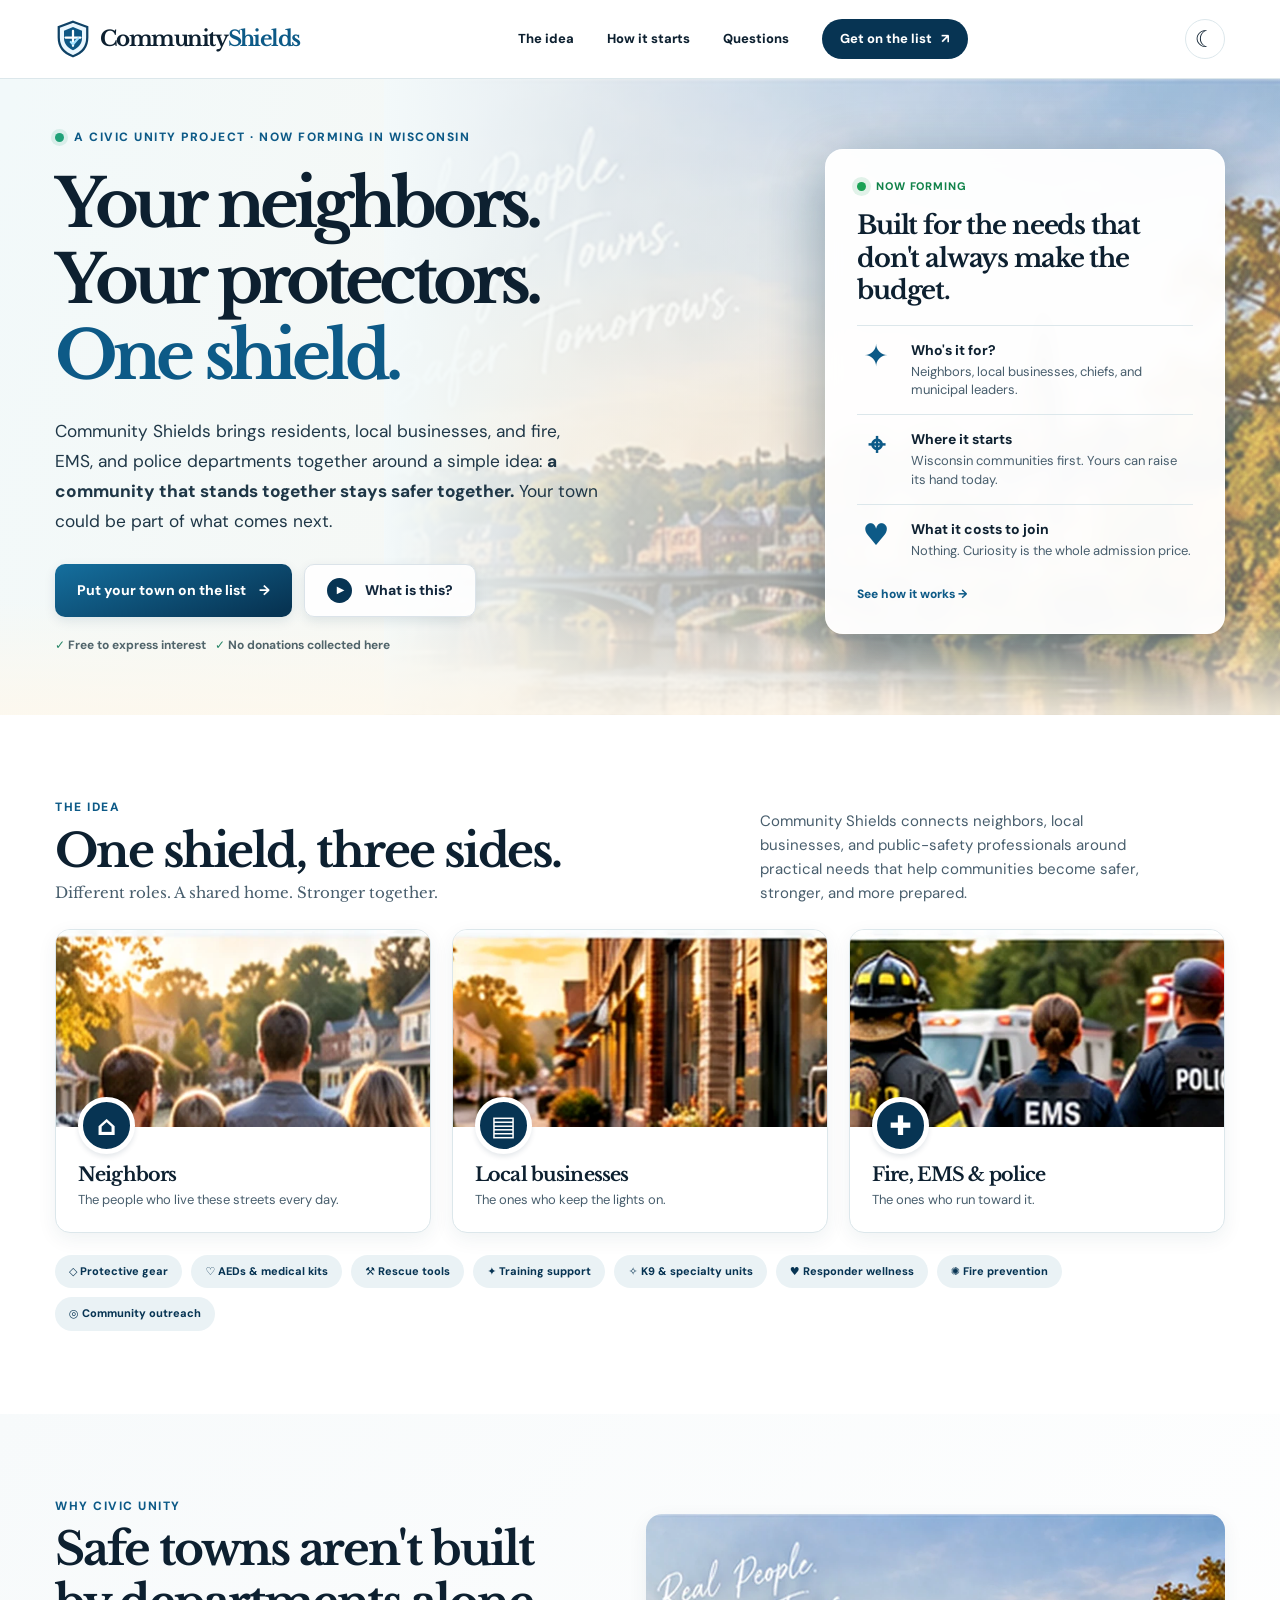
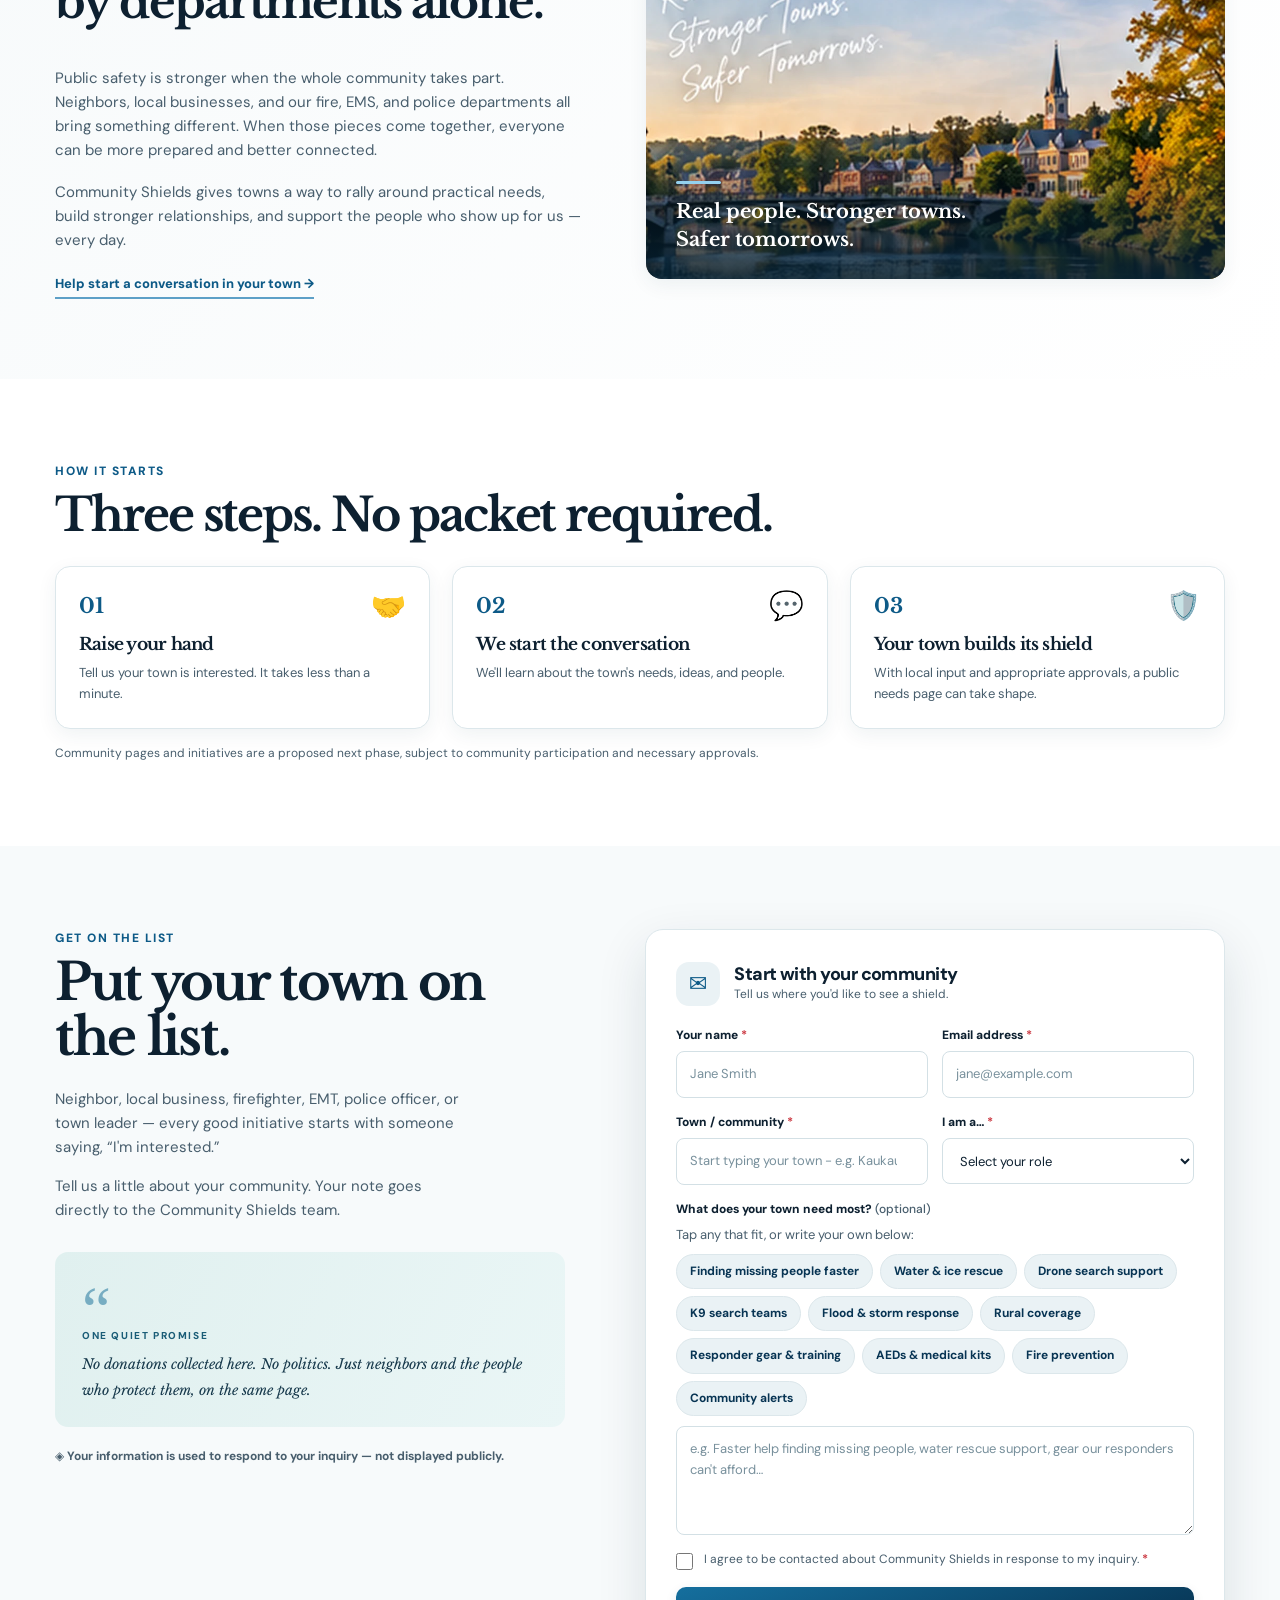
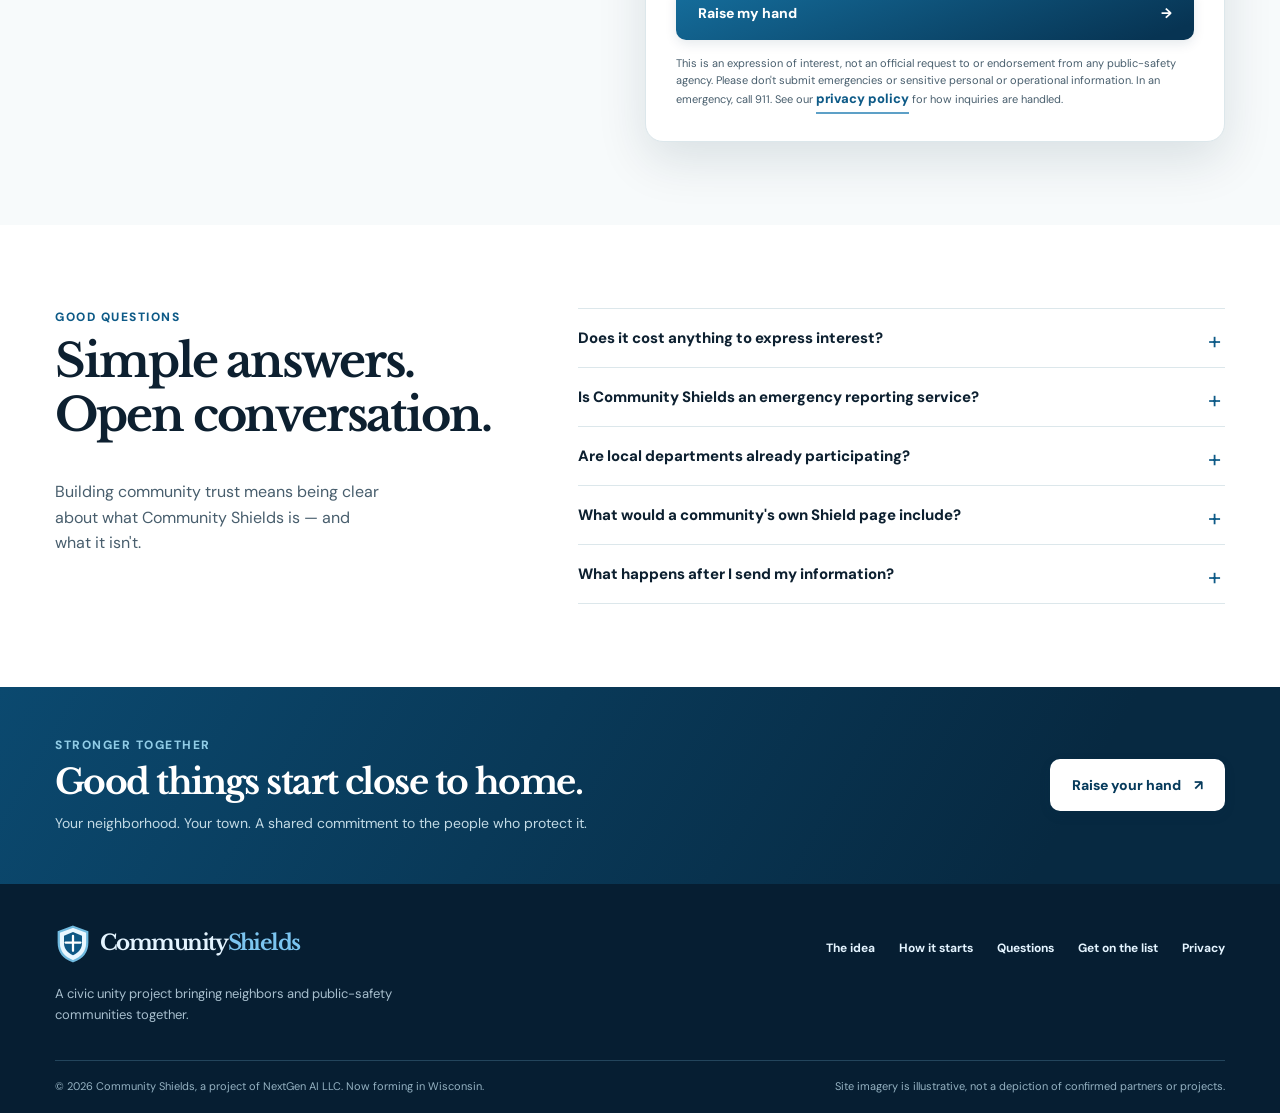
==== commit f5886253: "Polish audit: privacy policy wording, copy tone fixes, friendly form errors, JPG link-preview image," ====
--- a/index.html
+++ b/index.html
@@ -8,19 +8,23 @@
   <meta property="og:title" content="Community Shields | Stronger towns. Safer tomorrows.">
   <meta property="og:description" content="Your neighbors. Your protectors. One shield. Now forming in Wisconsin.">
   <meta property="og:type" content="website">
-  <meta property="og:image" content="https://communityshields.com/assets/river-town.webp">
+  <meta property="og:image" content="https://communityshields.com/assets/og-image.jpg">
+  <meta property="og:image:width" content="1200">
+  <meta property="og:image:height" content="630">
   <meta property="og:url" content="https://communityshields.com/">
   <meta property="og:image:alt" content="Illustrative riverfront town and bridge at sunset">
   <link rel="canonical" href="https://communityshields.com/">
   <meta name="twitter:card" content="summary_large_image">
   <meta name="twitter:title" content="Community Shields | Stronger towns. Safer tomorrows.">
   <meta name="twitter:description" content="Your neighbors. Your protectors. One shield. Now forming in Wisconsin.">
-  <meta name="twitter:image" content="https://communityshields.com/assets/river-town.webp">
+  <meta name="twitter:image" content="https://communityshields.com/assets/og-image.jpg">
   <script type="application/ld+json">
   {"@context": "https://schema.org", "@type": "Organization", "name": "Community Shields", "url": "https://communityshields.com/", "logo": "https://communityshields.com/favicon.svg", "description": "A civic unity project bringing neighbors, local businesses, and fire, EMS, and police departments together around practical public-safety needs. Now forming in Wisconsin.", "email": "hello@nextgenerationai360.com", "areaServed": {"@type": "State", "name": "Wisconsin"}}
   </script>
   <title>Community Shields | Your neighbors. Your protectors. One shield.</title>
   <link rel="icon" href="./favicon.svg" type="image/svg+xml">
+  <link rel="apple-touch-icon" href="./apple-touch-icon.png">
+  <link rel="preload" as="image" href="./assets/river-town.webp" type="image/webp" fetchpriority="high">
   <link rel="preconnect" href="https://fonts.googleapis.com">
   <link rel="preconnect" href="https://fonts.gstatic.com" crossorigin>
   <link href="https://fonts.googleapis.com/css2?family=DM+Sans:wght@400;500;600;700;800&family=Libre+Baskerville:wght@400;700&display=swap" rel="stylesheet">
@@ -56,9 +60,9 @@
     </div>
     <aside class="signal-card" aria-label="Project status">
       <div class="status"><span class="pulse"></span> Now forming</div>
-      <h2>Built for the people the budget forgot to mention.</h2>
-      <div class="signal-item"><span class="signal-ico" aria-hidden="true">♟</span><div><strong>Who's it for?</strong><p>Neighbors, local businesses, chiefs, and municipal leaders.</p></div></div>
-      <div class="signal-item"><span class="signal-ico" aria-hidden="true">⌖</span><div><strong>Where it starts</strong><p>Select Wisconsin communities. Yours can raise its hand today.</p></div></div>
+      <h2>Built for the needs that don't always make the budget.</h2>
+      <div class="signal-item"><span class="signal-ico" aria-hidden="true">✦</span><div><strong>Who's it for?</strong><p>Neighbors, local businesses, chiefs, and municipal leaders.</p></div></div>
+      <div class="signal-item"><span class="signal-ico" aria-hidden="true">⌖</span><div><strong>Where it starts</strong><p>Wisconsin communities first. Yours can raise its hand today.</p></div></div>
       <div class="signal-item"><span class="signal-ico" aria-hidden="true">♥</span><div><strong>What it costs to join</strong><p>Nothing. Curiosity is the whole admission price.</p></div></div>
       <a href="#start" class="signal-link">See how it works <span aria-hidden="true">→</span></a>
     </aside>
@@ -68,11 +72,11 @@
   <div class="container">
     <div class="intro-row"><div><p class="kicker">The idea</p><h2>One shield, three sides.</h2><p class="subheading">Different roles. A shared home. Stronger together.</p></div><p class="intro-summary">Community Shields connects neighbors, local businesses, and public-safety professionals around practical needs that help communities become safer, stronger, and more prepared.</p></div>
     <div class="feature-grid">
-      <article class="feature-card"><img loading="lazy" src="./assets/neighbors.webp" width="900" height="280" alt="Illustrative neighborhood scene with community members"/><div class="feature-inner"><span class="feature-icon" aria-hidden="true">♧</span><h3>Neighbors</h3><p>The people who live these streets every day.</p></div></article>
+      <article class="feature-card"><img loading="lazy" src="./assets/neighbors.webp" width="900" height="280" alt="Illustrative neighborhood scene with community members"/><div class="feature-inner"><span class="feature-icon" aria-hidden="true">⌂</span><h3>Neighbors</h3><p>The people who live these streets every day.</p></div></article>
       <article class="feature-card"><img loading="lazy" src="./assets/business.webp" width="720" height="296" alt="Illustrative small-town local storefront"/><div class="feature-inner"><span class="feature-icon" aria-hidden="true">▤</span><h3>Local businesses</h3><p>The ones who keep the lights on.</p></div></article>
       <article class="feature-card"><img loading="lazy" src="./assets/responders.webp" width="720" height="296" alt="Illustration of firefighters, EMS and police first responders"/><div class="feature-inner"><span class="feature-icon" aria-hidden="true">✚</span><h3>Fire, EMS &amp; police</h3><p>The ones who run toward it.</p></div></article>
     </div>
-    <div class="support-pills" aria-label="Examples of potential community support"><span>◇ Protective gear</span><span>♡ AEDs &amp; medical kits</span><span>⚒ Rescue tools</span><span>✦ Training support</span><span>♧ K9 &amp; specialty units</span><span>♥ Responder wellness</span><span>✺ Fire prevention</span><span>♧ Community outreach</span></div>
+    <div class="support-pills" aria-label="Examples of potential community support"><span>◇ Protective gear</span><span>♡ AEDs &amp; medical kits</span><span>⚒ Rescue tools</span><span>✦ Training support</span><span>✧ K9 &amp; specialty units</span><span>♥ Responder wellness</span><span>✺ Fire prevention</span><span>◎ Community outreach</span></div>
   </div>
 </section>
 <section class="section story">
@@ -83,7 +87,7 @@
   <article class="step"><div class="step-top"><span class="step-num">02</span><span class="step-emoji" aria-hidden="true">💬</span></div><h3>We start the conversation</h3><p>We'll learn about the town's needs, ideas, and people.</p></article>
   <article class="step"><div class="step-top"><span class="step-num">03</span><span class="step-emoji" aria-hidden="true">🛡️</span></div><h3>Your town builds its shield</h3><p>With local input and appropriate approvals, a public needs page can take shape.</p></article>
 </div><p class="process-note">Community pages and initiatives are a proposed next phase, subject to community participation and necessary approvals.</p></div></section>
-<section id="list" class="section join"><div class="container join-grid"><div class="join-copy"><p class="kicker">Get on the list</p><h2>Put your town on the list.</h2><p>Neighbor, local business, firefighter, EMT, police officer, or town leader — every good initiative starts with someone saying, “I'm interested.”</p><p>Tell us a little about your community. Your note goes directly to the Community Shields team.</p><blockquote><span class="quote-mark">“</span><span class="quote-eyebrow">One quiet promise</span><p>No donations collected here. No politics. Just neighbors and the people who protect them, finally on the same page.</p></blockquote><div class="contact-trust"><span aria-hidden="true">◈</span> Your information is used to respond to your inquiry — not displayed publicly.</div></div>
+<section id="list" class="section join"><div class="container join-grid"><div class="join-copy"><p class="kicker">Get on the list</p><h2>Put your town on the list.</h2><p>Neighbor, local business, firefighter, EMT, police officer, or town leader — every good initiative starts with someone saying, “I'm interested.”</p><p>Tell us a little about your community. Your note goes directly to the Community Shields team.</p><blockquote><span class="quote-mark">“</span><span class="quote-eyebrow">One quiet promise</span><p>No donations collected here. No politics. Just neighbors and the people who protect them, on the same page.</p></blockquote><div class="contact-trust"><span aria-hidden="true">◈</span> Your information is used to respond to your inquiry — not displayed publicly.</div></div>
   <div class="form-card">
     <div class="form-topline"><span class="form-ring">✉</span><div><h3>Start with your community</h3><p>Tell us where you'd like to see a shield.</p></div></div>
     <form id="interest-form" action="https://formspree.io/f/mppqygnw" method="POST" novalidate>
@@ -103,7 +107,7 @@
 <section id="questions" class="section faq"><div class="container faq-grid"><div><p class="kicker">Good questions</p><h2>Simple answers.<br>Open conversation.</h2><p class="faq-lede">Building community trust means being clear about what Community Shields is — and what it isn't.</p></div><div class="faqs"><details><summary>Does it cost anything to express interest?</summary><p>No. Joining this interest list is free, and this website does not accept donations or payments.</p></details><details><summary>Is Community Shields an emergency reporting service?</summary><p>No. This site is for civic collaboration and potential public-safety support projects. For emergencies, call 911 or your local emergency number.</p></details><details><summary>Are local departments already participating?</summary><p>Community Shields is forming. Interest submissions are not proof of any department's approval, affiliation, funding, or partnership. Collaborations would be confirmed directly with participating organizations.</p></details><details><summary>What would a community's own Shield page include?</summary><p>A future page could highlight locally verified needs, approved initiatives, community partners, and updates on progress. Specific features and publication would depend on local input and permissions.</p></details><details><summary>What happens after I send my information?</summary><p>Your message is delivered to the project team's inbox for review. There is no automatic enrollment or obligation.</p></details></div></div></section>
 <section class="closer"><div class="container closer-inner"><div><p class="kicker">Stronger together</p><h2>Good things start close to home.</h2><p>Your neighborhood. Your town. A shared commitment to the people who protect it.</p></div><a href="#list" class="button light">Raise your hand <span aria-hidden="true">↗</span></a></div></section>
 </main>
-<footer class="footer"><div class="container footer-main"><div><a href="#top" class="brand footer-brand" aria-label="Community Shields home"><svg class="logo" viewBox="0 0 48 52" aria-hidden="true"><path d="M24 3 43 10v14c0 12.5-7.6 21-19 25C12.6 45 5 36.5 5 24V10L24 3Z" fill="#eaf7ff" stroke="#70badf" stroke-width="3"/><path d="M24 10 36 15v10c0 7-4.5 12.6-12 16-7.5-3.4-12-9-12-16V15l12-5Z" fill="#0e5784"/><path d="M24 15v20M14 24h20" stroke="#fff" stroke-width="3" stroke-linecap="round"/></svg><span>Community<span class="brand-accent">Shields</span></span></a><p>A civic unity project bringing neighbors and public-safety communities together.</p></div><div class="footer-menu"><a href="#idea">The idea</a><a href="#start">How it starts</a><a href="#questions">Questions</a><a href="#list">Get on the list</a><a href="/privacy">Privacy</a></div></div><div class="container footer-base"><p>© <span id="year"></span> Community Shields. A civic initiative, now forming.</p><p>Site imagery is illustrative, not a depiction of confirmed partners or projects.</p></div></footer>
+<footer class="footer"><div class="container footer-main"><div><a href="#top" class="brand footer-brand" aria-label="Community Shields home"><svg class="logo" viewBox="0 0 48 52" aria-hidden="true"><path d="M24 3 43 10v14c0 12.5-7.6 21-19 25C12.6 45 5 36.5 5 24V10L24 3Z" fill="#eaf7ff" stroke="#70badf" stroke-width="3"/><path d="M24 10 36 15v10c0 7-4.5 12.6-12 16-7.5-3.4-12-9-12-16V15l12-5Z" fill="#0e5784"/><path d="M24 15v20M14 24h20" stroke="#fff" stroke-width="3" stroke-linecap="round"/></svg><span>Community<span class="brand-accent">Shields</span></span></a><p>A civic unity project bringing neighbors and public-safety communities together.</p></div><div class="footer-menu"><a href="#idea">The idea</a><a href="#start">How it starts</a><a href="#questions">Questions</a><a href="#list">Get on the list</a><a href="/privacy">Privacy</a></div></div><div class="container footer-base"><p>© <span id="year">2026</span> Community Shields, a project of NextGen AI LLC. Now forming in Wisconsin.</p><p>Site imagery is illustrative, not a depiction of confirmed partners or projects.</p></div></footer>
 <script src="./wi-places.js" defer></script>
 <script src="./script.js" defer></script>
 </body></html>
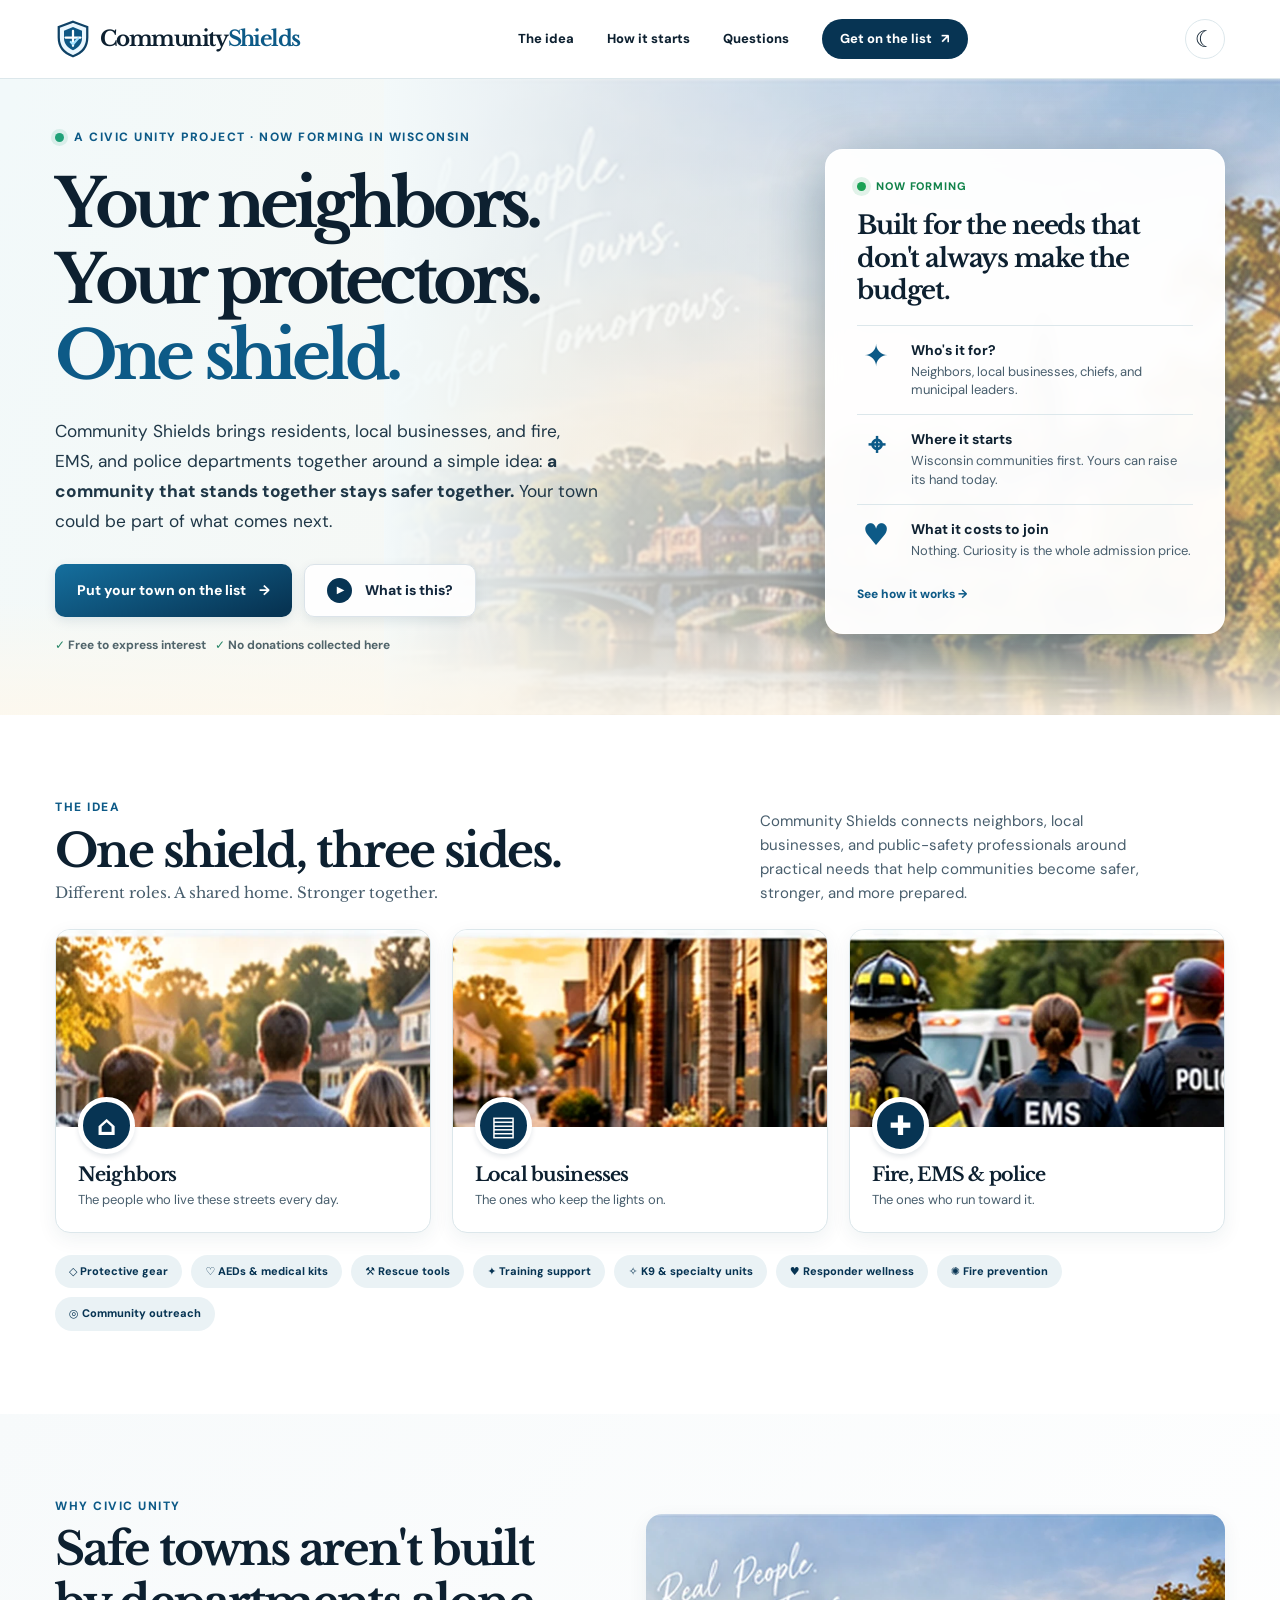
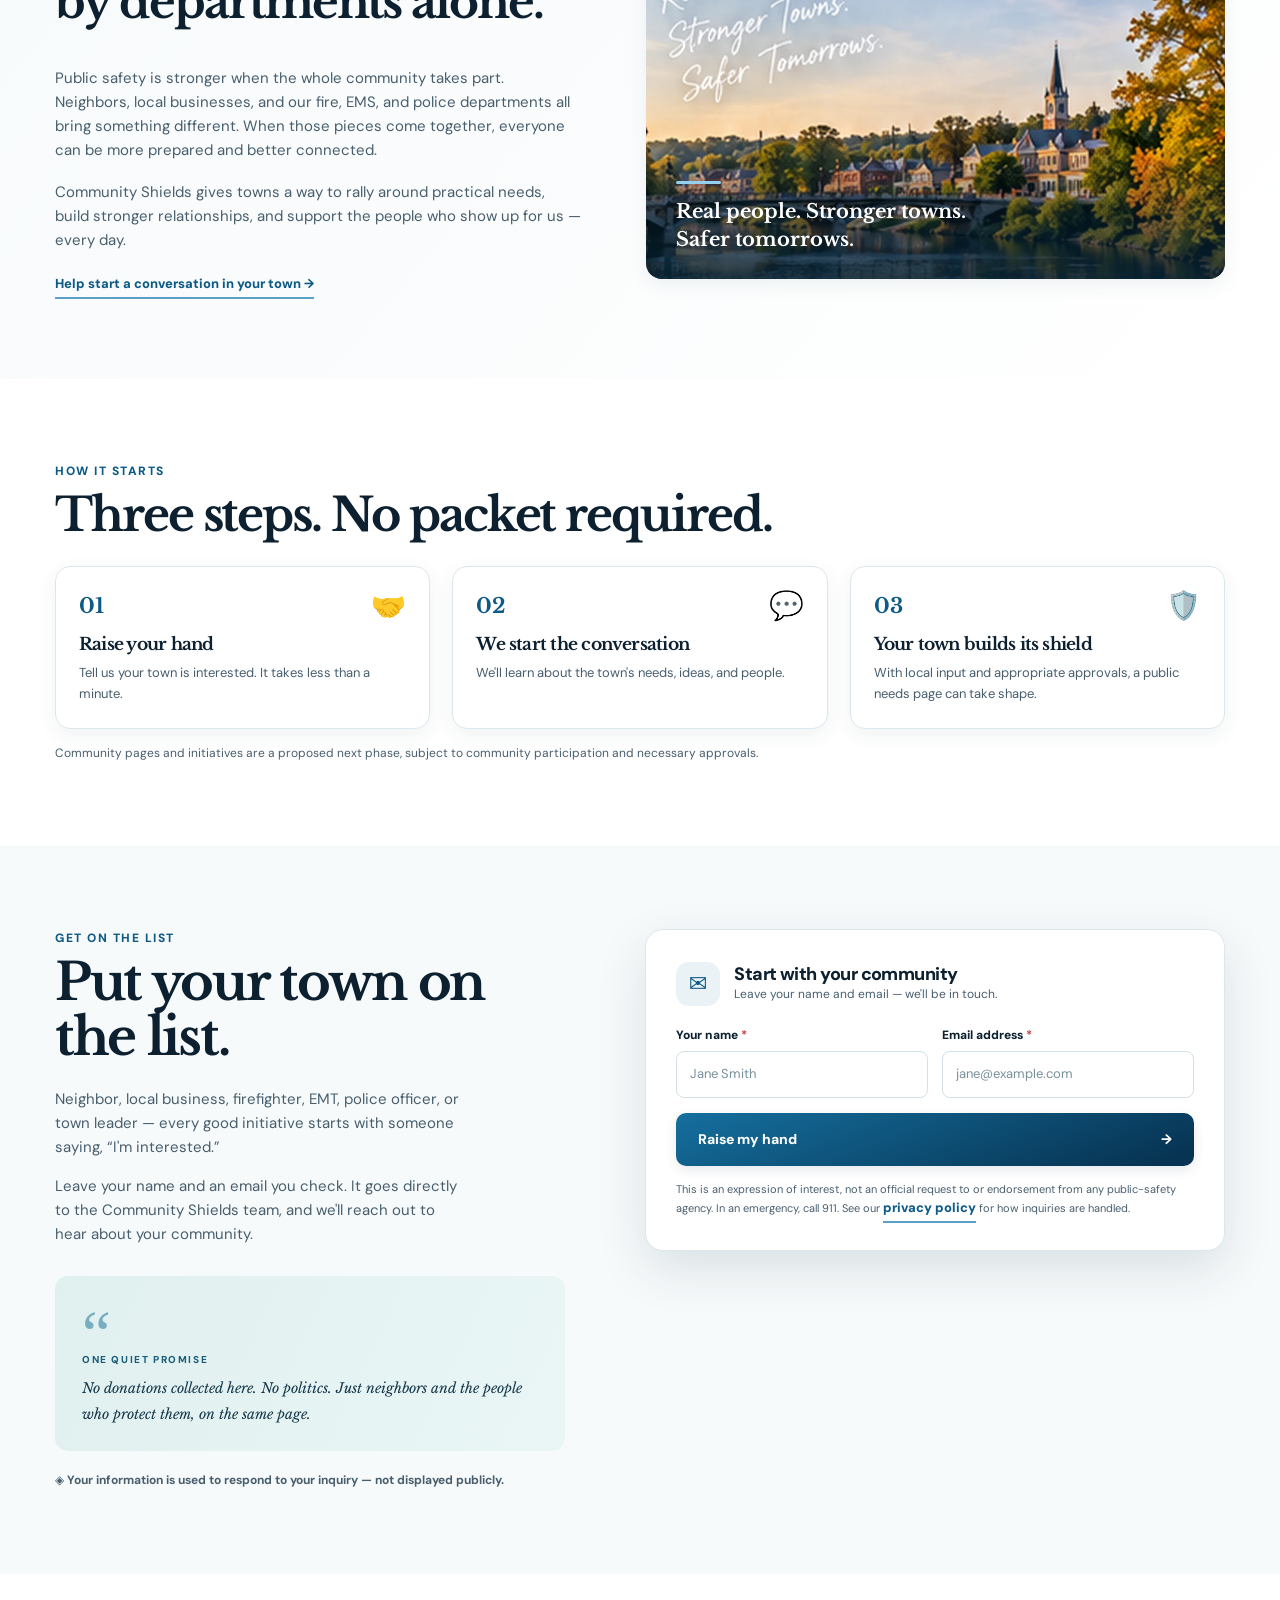
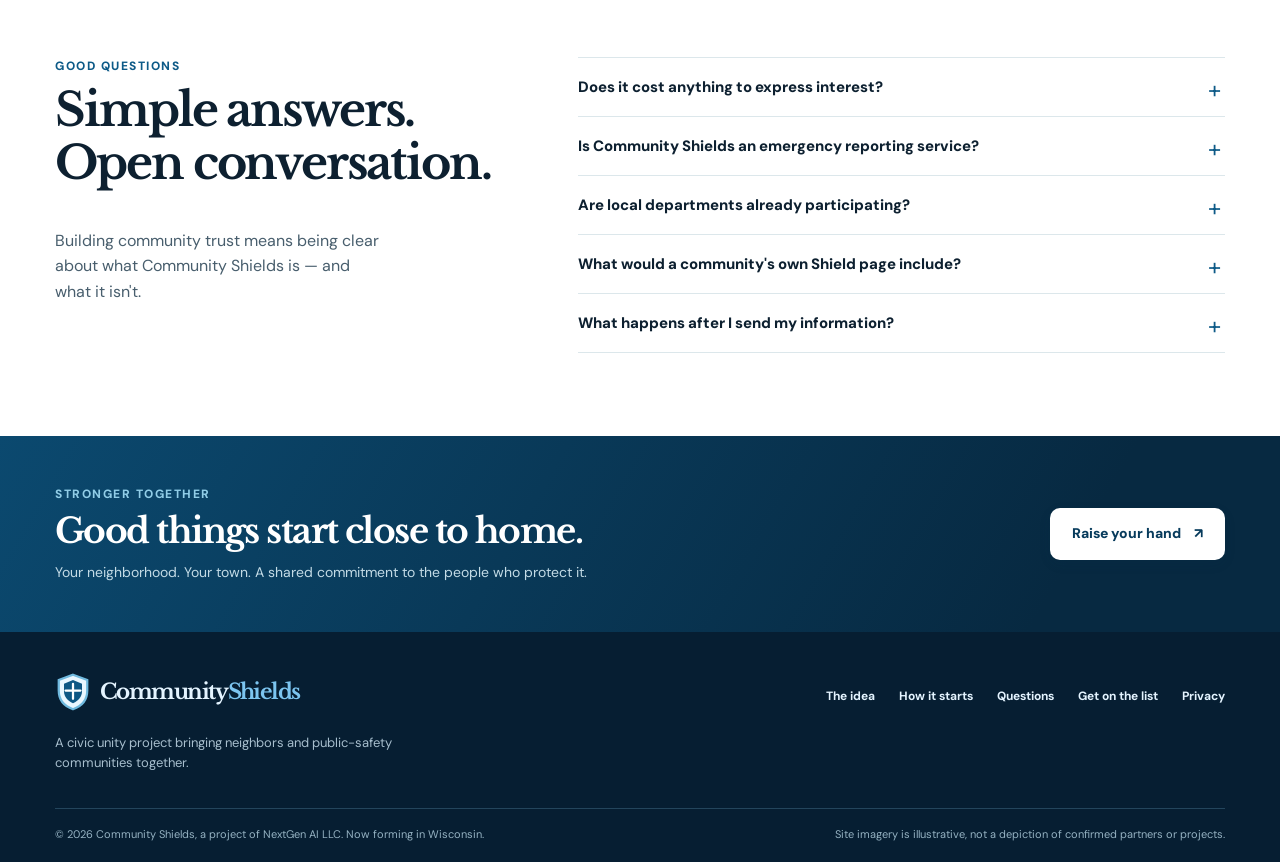
==== commit 90664f60: "Formspree fix: new account endpoint; interest form collects name and email only" ====
--- a/index.html
+++ b/index.html
@@ -87,24 +87,21 @@
   <article class="step"><div class="step-top"><span class="step-num">02</span><span class="step-emoji" aria-hidden="true">💬</span></div><h3>We start the conversation</h3><p>We'll learn about the town's needs, ideas, and people.</p></article>
   <article class="step"><div class="step-top"><span class="step-num">03</span><span class="step-emoji" aria-hidden="true">🛡️</span></div><h3>Your town builds its shield</h3><p>With local input and appropriate approvals, a public needs page can take shape.</p></article>
 </div><p class="process-note">Community pages and initiatives are a proposed next phase, subject to community participation and necessary approvals.</p></div></section>
-<section id="list" class="section join"><div class="container join-grid"><div class="join-copy"><p class="kicker">Get on the list</p><h2>Put your town on the list.</h2><p>Neighbor, local business, firefighter, EMT, police officer, or town leader — every good initiative starts with someone saying, “I'm interested.”</p><p>Tell us a little about your community. Your note goes directly to the Community Shields team.</p><blockquote><span class="quote-mark">“</span><span class="quote-eyebrow">One quiet promise</span><p>No donations collected here. No politics. Just neighbors and the people who protect them, on the same page.</p></blockquote><div class="contact-trust"><span aria-hidden="true">◈</span> Your information is used to respond to your inquiry — not displayed publicly.</div></div>
+<section id="list" class="section join"><div class="container join-grid"><div class="join-copy"><p class="kicker">Get on the list</p><h2>Put your town on the list.</h2><p>Neighbor, local business, firefighter, EMT, police officer, or town leader — every good initiative starts with someone saying, “I'm interested.”</p><p>Leave your name and an email you check. It goes directly to the Community Shields team, and we'll reach out to hear about your community.</p><blockquote><span class="quote-mark">“</span><span class="quote-eyebrow">One quiet promise</span><p>No donations collected here. No politics. Just neighbors and the people who protect them, on the same page.</p></blockquote><div class="contact-trust"><span aria-hidden="true">◈</span> Your information is used to respond to your inquiry — not displayed publicly.</div></div>
   <div class="form-card">
-    <div class="form-topline"><span class="form-ring">✉</span><div><h3>Start with your community</h3><p>Tell us where you'd like to see a shield.</p></div></div>
-    <form id="interest-form" action="https://formspree.io/f/mppqygnw" method="POST" novalidate>
+    <div class="form-topline"><span class="form-ring">✉</span><div><h3>Start with your community</h3><p>Leave your name and email — we'll be in touch.</p></div></div>
+    <form id="interest-form" action="https://formspree.io/f/mvkapjjd" method="POST" novalidate>
       <input type="hidden" name="_subject" value="New Community Shields interest inquiry">
       <div class="trap" aria-hidden="true"><label for="website">Leave this field blank</label><input id="website" name="_gotcha" type="text" autocomplete="off" tabindex="-1"></div>
       <div class="fields-two"><div class="field"><label for="name">Your name <span aria-hidden="true">*</span></label><input id="name" name="name" type="text" autocomplete="name" placeholder="Jane Smith" minlength="2" maxlength="120" required></div><div class="field"><label for="email">Email address <span aria-hidden="true">*</span></label><input id="email" name="email" type="email" autocomplete="email" placeholder="jane@example.com" maxlength="254" required></div></div>
-      <div class="fields-two"><div class="field"><label for="town">Town / community <span aria-hidden="true">*</span></label><input id="town" name="town" type="text" list="wi-places" autocomplete="address-level2" placeholder="Start typing your town - e.g. Kaukauna" maxlength="120" required><datalist id="wi-places"></datalist></div><div class="field"><label for="role">I am a… <span aria-hidden="true">*</span></label><select id="role" name="role" required><option value="">Select your role</option><option>Neighbor / resident</option><option>Local business owner</option><option>Fire / EMS / police representative</option><option>Search &amp; rescue volunteer</option><option>County / tribal emergency management</option><option>Municipal / county leader</option><option>School staff or administrator</option><option>Nonprofit / civic organization</option><option>Faith / community group</option><option>Healthcare provider</option><option>Veteran / military family</option><option>Just interested</option><option>Other</option></select></div></div>
-      <div class="field"><label for="message">What does your town need most? <span class="optional">(optional)</span></label><p class="field-hint">Tap any that fit, or write your own below:</p><div class="need-chips"><button type="button" class="need-chip" data-need="Faster help finding missing people">Finding missing people faster</button><button type="button" class="need-chip" data-need="Water and ice rescue support">Water &amp; ice rescue</button><button type="button" class="need-chip" data-need="Drone search support for missing-person calls">Drone search support</button><button type="button" class="need-chip" data-need="K9 search team support">K9 search teams</button><button type="button" class="need-chip" data-need="Flood and storm response help">Flood &amp; storm response</button><button type="button" class="need-chip" data-need="Better response coverage for rural areas">Rural coverage</button><button type="button" class="need-chip" data-need="Gear and training our responders need">Responder gear &amp; training</button><button type="button" class="need-chip" data-need="AEDs and medical kits in public places">AEDs &amp; medical kits</button><button type="button" class="need-chip" data-need="Fire prevention and safety education">Fire prevention</button><button type="button" class="need-chip" data-need="A community alert network for local emergencies">Community alerts</button></div><textarea id="message" name="message" rows="4" maxlength="2500" placeholder="e.g. Faster help finding missing people, water rescue support, gear our responders can't afford…"></textarea></div>
-      <label class="consent"><input type="checkbox" name="permission_to_contact" value="yes" required><span>I agree to be contacted about Community Shields in response to my inquiry. <b aria-hidden="true">*</b></span></label>
       <button class="button primary submit" id="submit-button" type="submit"><span id="submit-label">Raise my hand</span><span aria-hidden="true" id="submit-arrow">→</span></button>
       <div class="form-feedback" id="form-feedback" role="status" aria-live="polite" hidden></div>
       
-      <p class="fineprint">This is an expression of interest, not an official request to or endorsement from any public-safety agency. Please don't submit emergencies or sensitive personal or operational information. In an emergency, call 911. See our <a class="underlink" href="/privacy">privacy policy</a> for how inquiries are handled.</p>
+      <p class="fineprint">This is an expression of interest, not an official request to or endorsement from any public-safety agency. In an emergency, call 911. See our <a class="underlink" href="/privacy">privacy policy</a> for how inquiries are handled.</p>
     </form>
   </div>
 </div></section>
-<section id="questions" class="section faq"><div class="container faq-grid"><div><p class="kicker">Good questions</p><h2>Simple answers.<br>Open conversation.</h2><p class="faq-lede">Building community trust means being clear about what Community Shields is — and what it isn't.</p></div><div class="faqs"><details><summary>Does it cost anything to express interest?</summary><p>No. Joining this interest list is free, and this website does not accept donations or payments.</p></details><details><summary>Is Community Shields an emergency reporting service?</summary><p>No. This site is for civic collaboration and potential public-safety support projects. For emergencies, call 911 or your local emergency number.</p></details><details><summary>Are local departments already participating?</summary><p>Community Shields is forming. Interest submissions are not proof of any department's approval, affiliation, funding, or partnership. Collaborations would be confirmed directly with participating organizations.</p></details><details><summary>What would a community's own Shield page include?</summary><p>A future page could highlight locally verified needs, approved initiatives, community partners, and updates on progress. Specific features and publication would depend on local input and permissions.</p></details><details><summary>What happens after I send my information?</summary><p>Your message is delivered to the project team's inbox for review. There is no automatic enrollment or obligation.</p></details></div></div></section>
+<section id="questions" class="section faq"><div class="container faq-grid"><div><p class="kicker">Good questions</p><h2>Simple answers.<br>Open conversation.</h2><p class="faq-lede">Building community trust means being clear about what Community Shields is — and what it isn't.</p></div><div class="faqs"><details><summary>Does it cost anything to express interest?</summary><p>No. Joining this interest list is free, and this website does not accept donations or payments.</p></details><details><summary>Is Community Shields an emergency reporting service?</summary><p>No. This site is for civic collaboration and potential public-safety support projects. For emergencies, call 911 or your local emergency number.</p></details><details><summary>Are local departments already participating?</summary><p>Community Shields is forming. Interest submissions are not proof of any department's approval, affiliation, funding, or partnership. Collaborations would be confirmed directly with participating organizations.</p></details><details><summary>What would a community's own Shield page include?</summary><p>A future page could highlight locally verified needs, approved initiatives, community partners, and updates on progress. Specific features and publication would depend on local input and permissions.</p></details><details><summary>What happens after I send my information?</summary><p>Your name and email are delivered to the project team's inbox, and they'll reach out. There is no automatic enrollment or obligation.</p></details></div></div></section>
 <section class="closer"><div class="container closer-inner"><div><p class="kicker">Stronger together</p><h2>Good things start close to home.</h2><p>Your neighborhood. Your town. A shared commitment to the people who protect it.</p></div><a href="#list" class="button light">Raise your hand <span aria-hidden="true">↗</span></a></div></section>
 </main>
 <footer class="footer"><div class="container footer-main"><div><a href="#top" class="brand footer-brand" aria-label="Community Shields home"><svg class="logo" viewBox="0 0 48 52" aria-hidden="true"><path d="M24 3 43 10v14c0 12.5-7.6 21-19 25C12.6 45 5 36.5 5 24V10L24 3Z" fill="#eaf7ff" stroke="#70badf" stroke-width="3"/><path d="M24 10 36 15v10c0 7-4.5 12.6-12 16-7.5-3.4-12-9-12-16V15l12-5Z" fill="#0e5784"/><path d="M24 15v20M14 24h20" stroke="#fff" stroke-width="3" stroke-linecap="round"/></svg><span>Community<span class="brand-accent">Shields</span></span></a><p>A civic unity project bringing neighbors and public-safety communities together.</p></div><div class="footer-menu"><a href="#idea">The idea</a><a href="#start">How it starts</a><a href="#questions">Questions</a><a href="#list">Get on the list</a><a href="/privacy">Privacy</a></div></div><div class="container footer-base"><p>© <span id="year">2026</span> Community Shields, a project of NextGen AI LLC. Now forming in Wisconsin.</p><p>Site imagery is illustrative, not a depiction of confirmed partners or projects.</p></div></footer>
